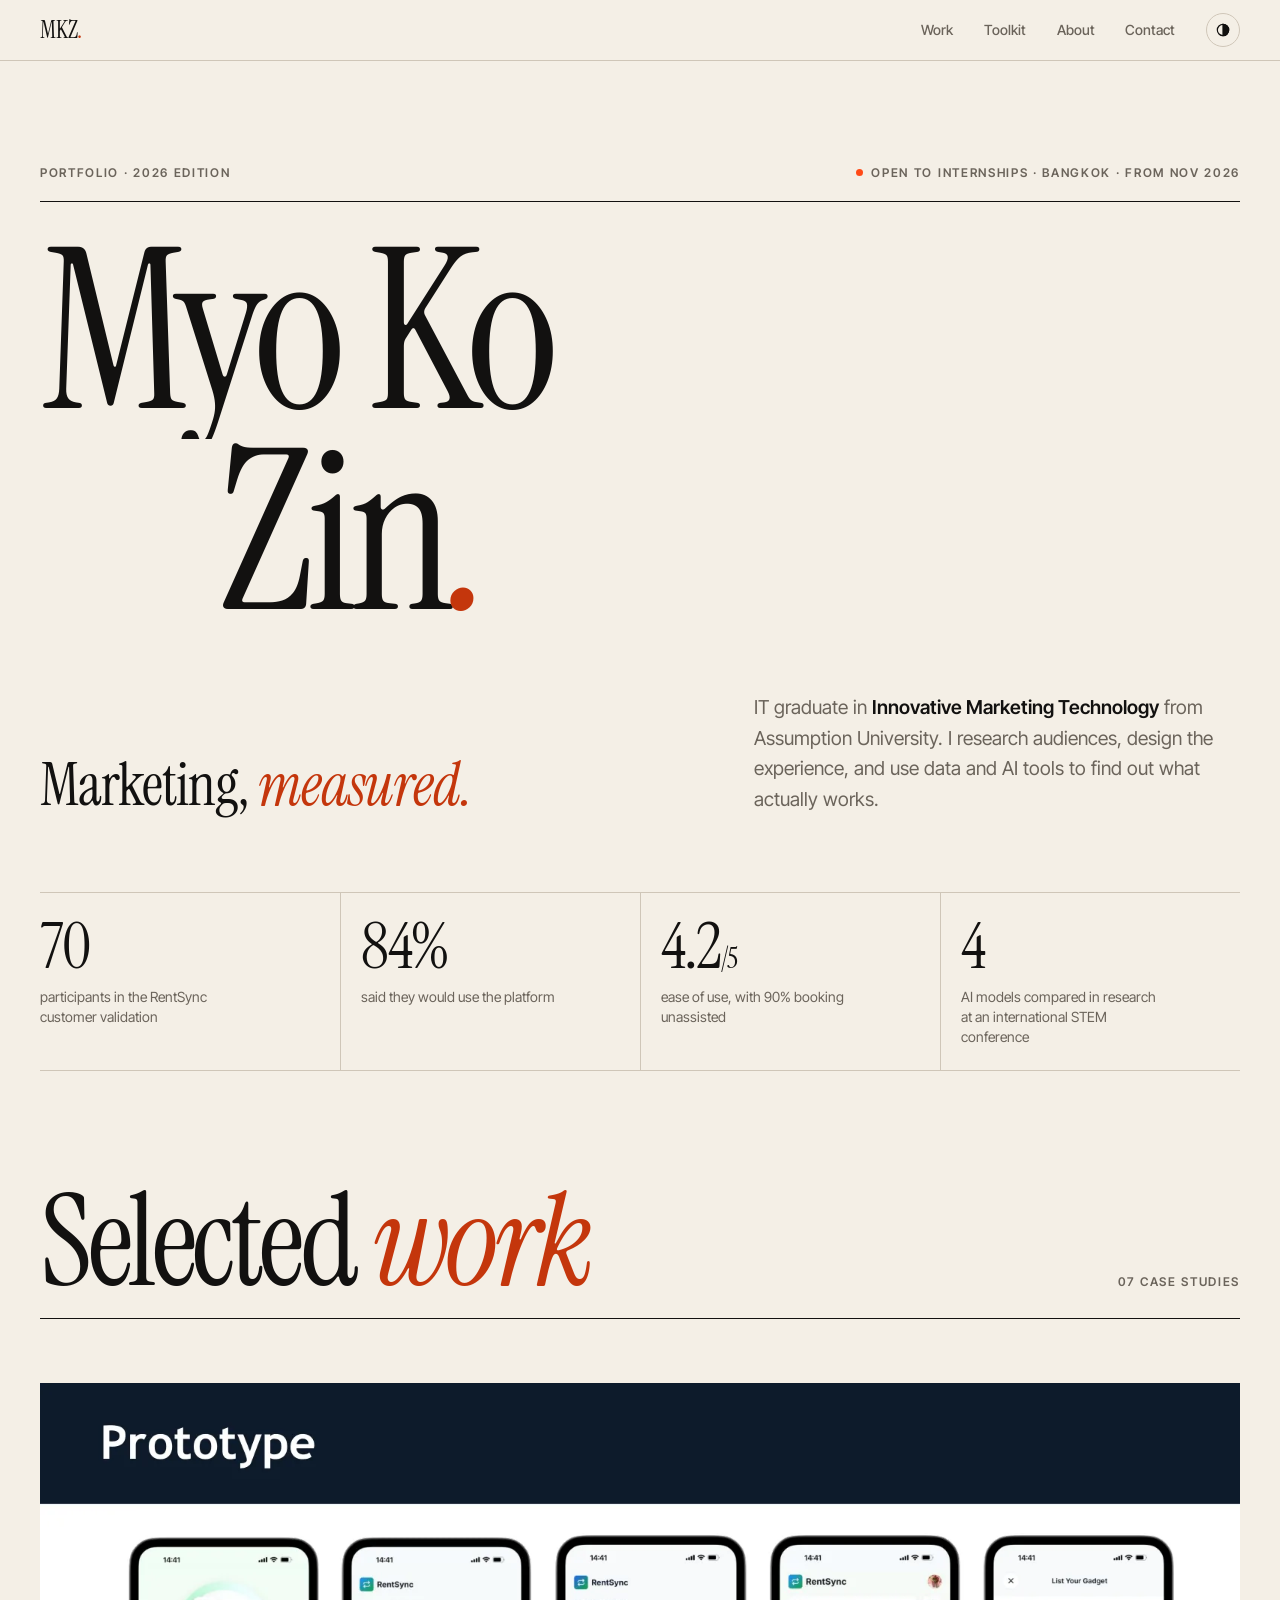
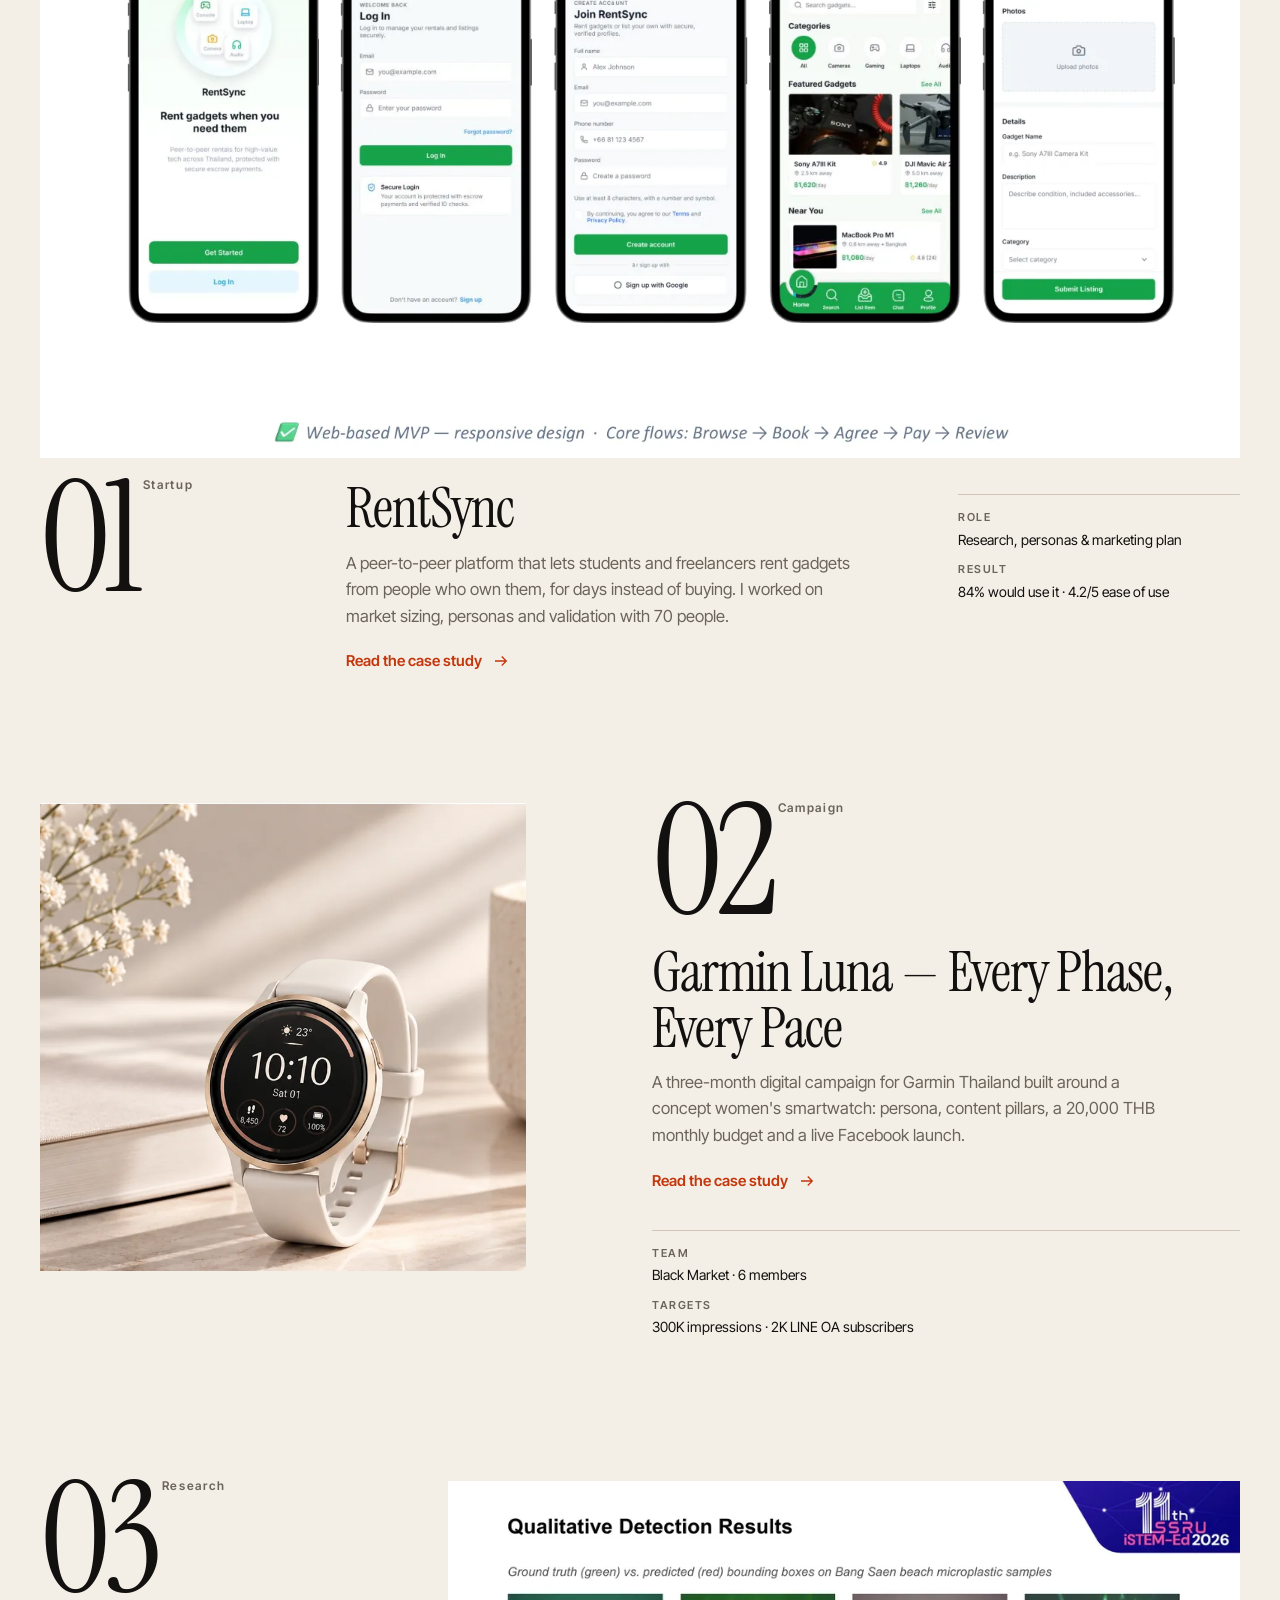
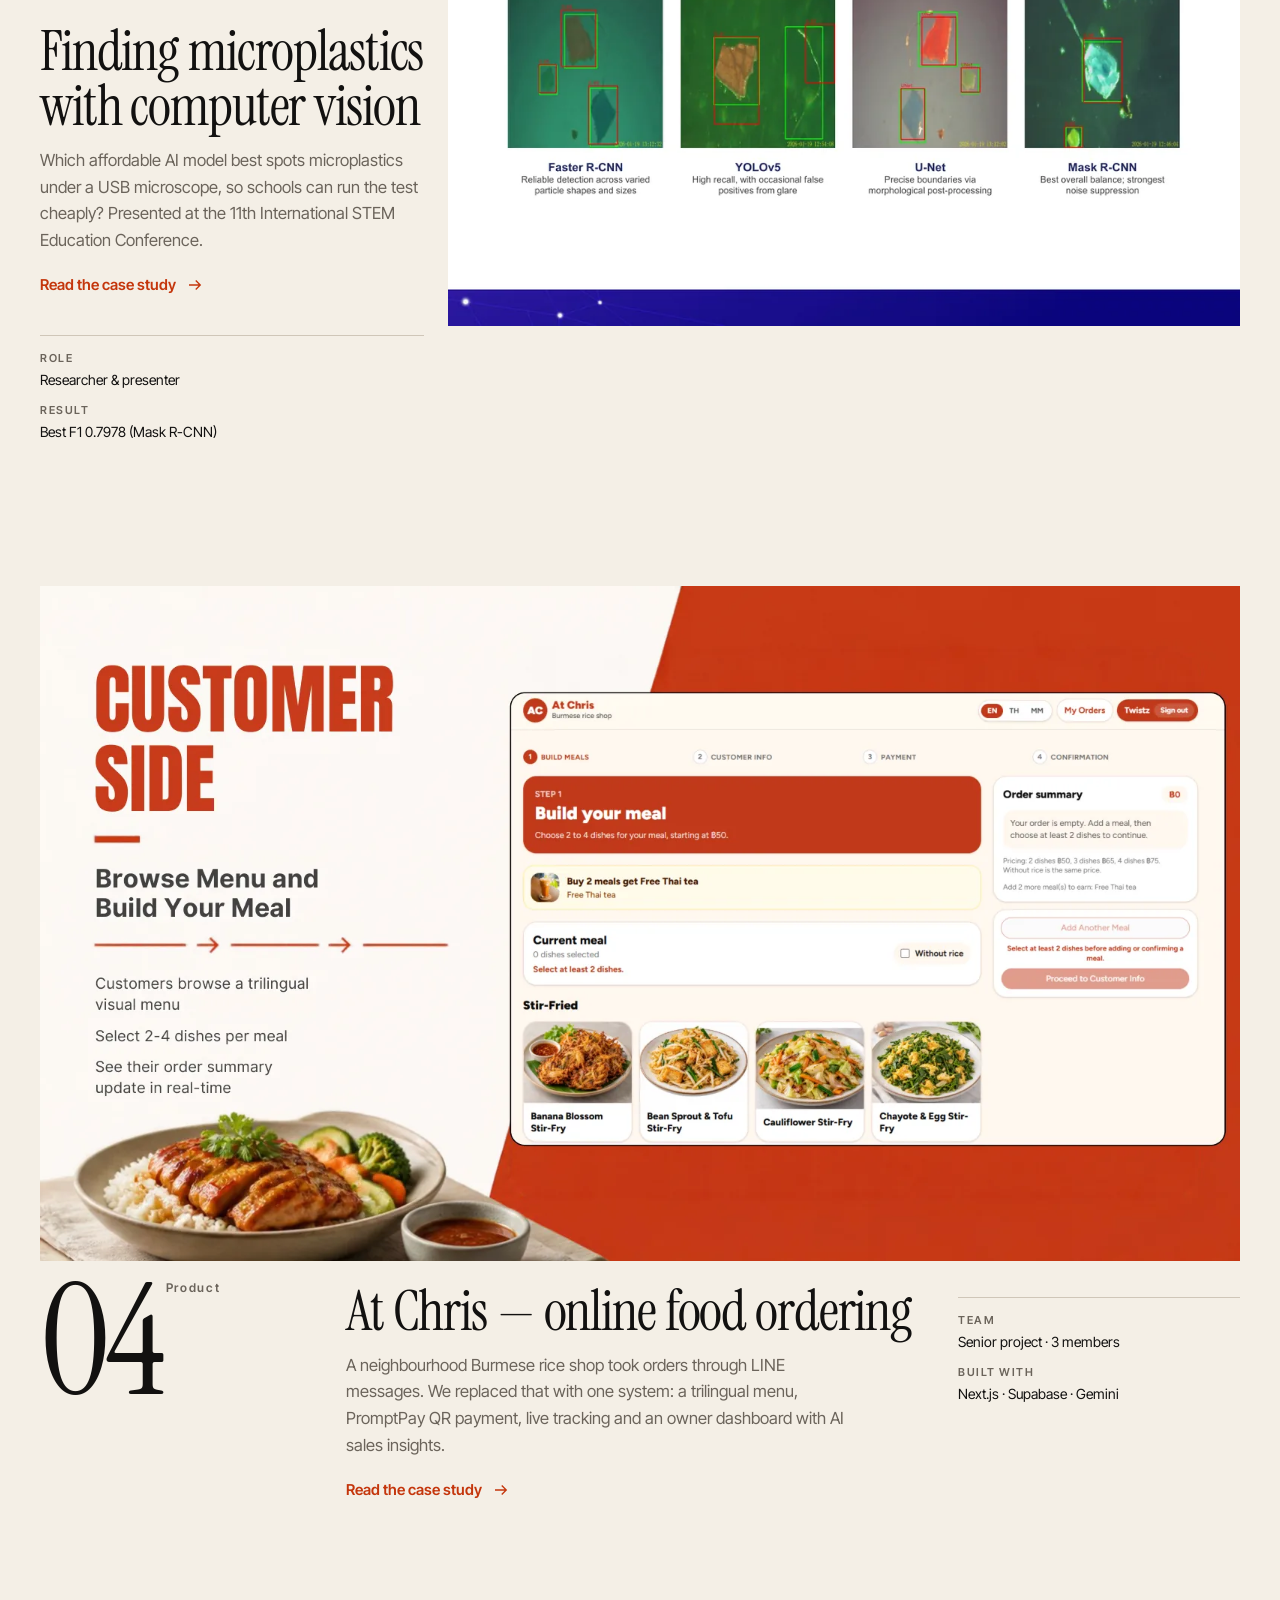
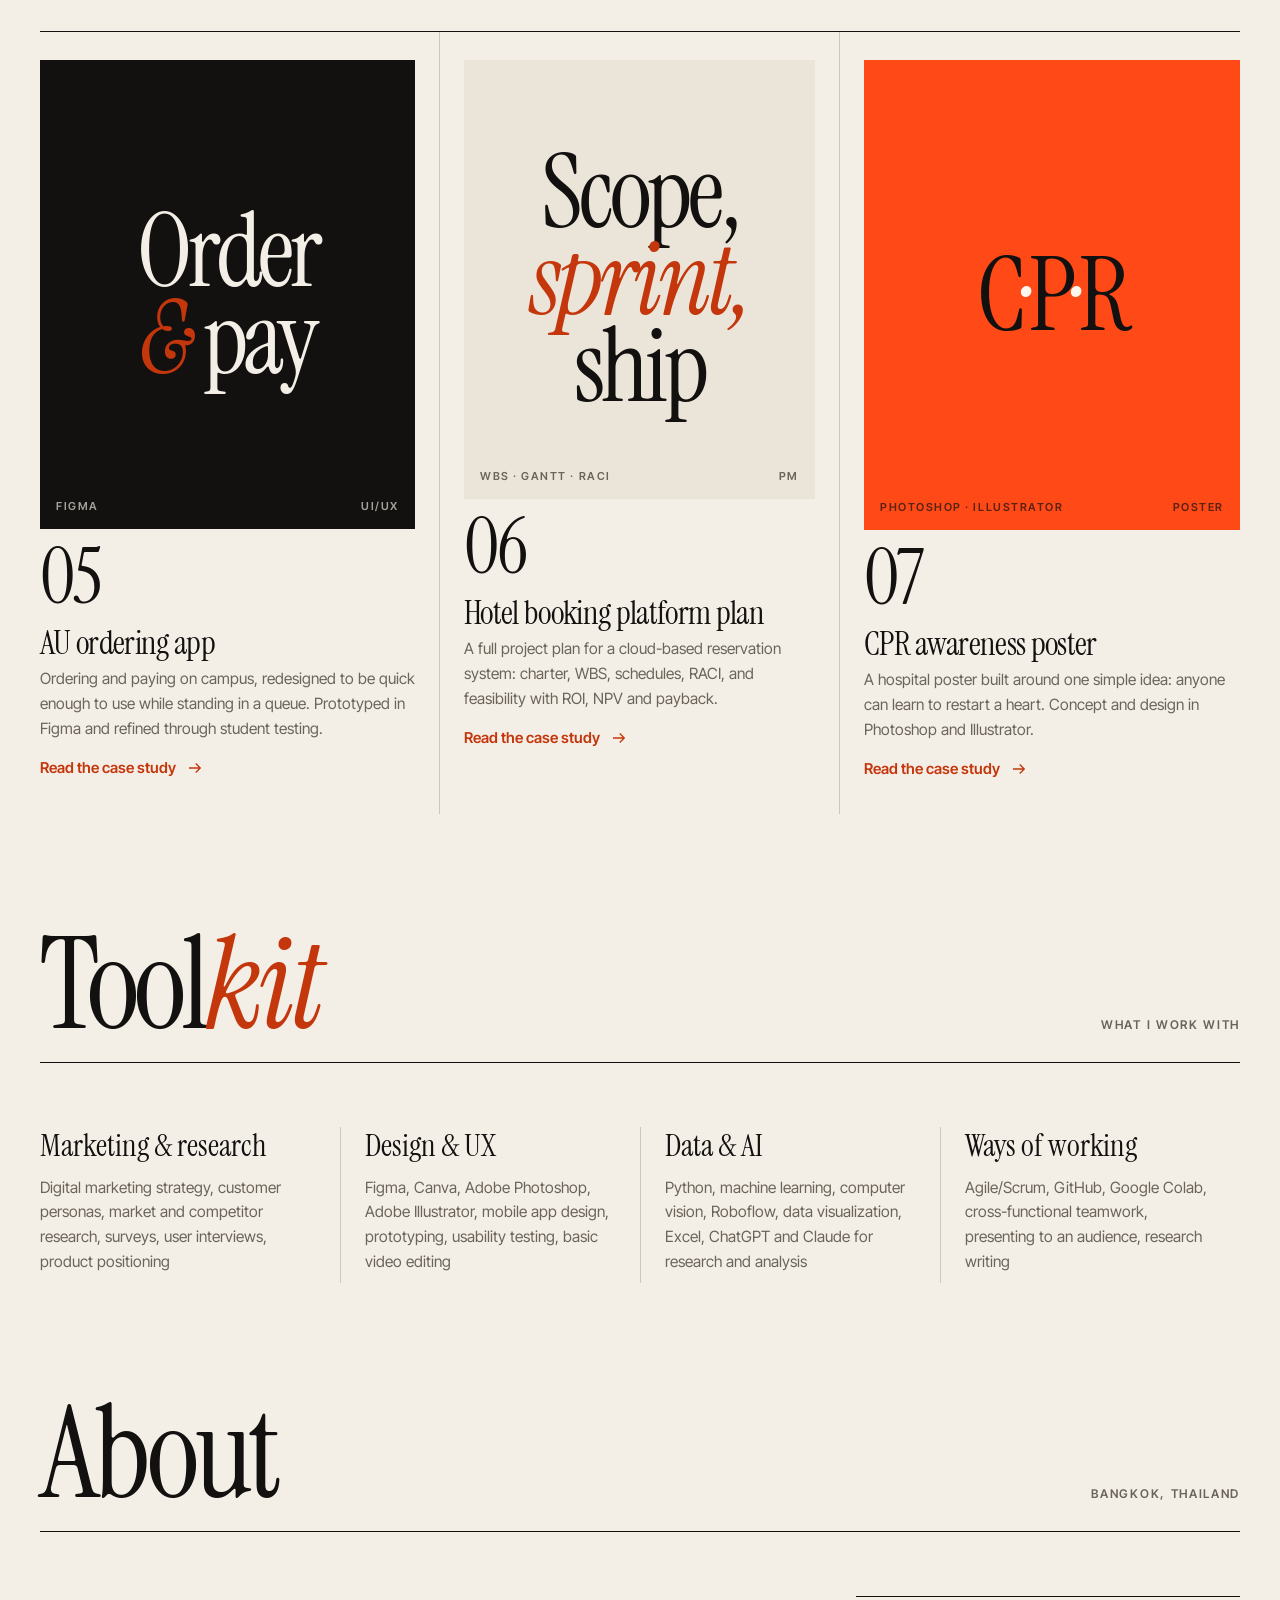
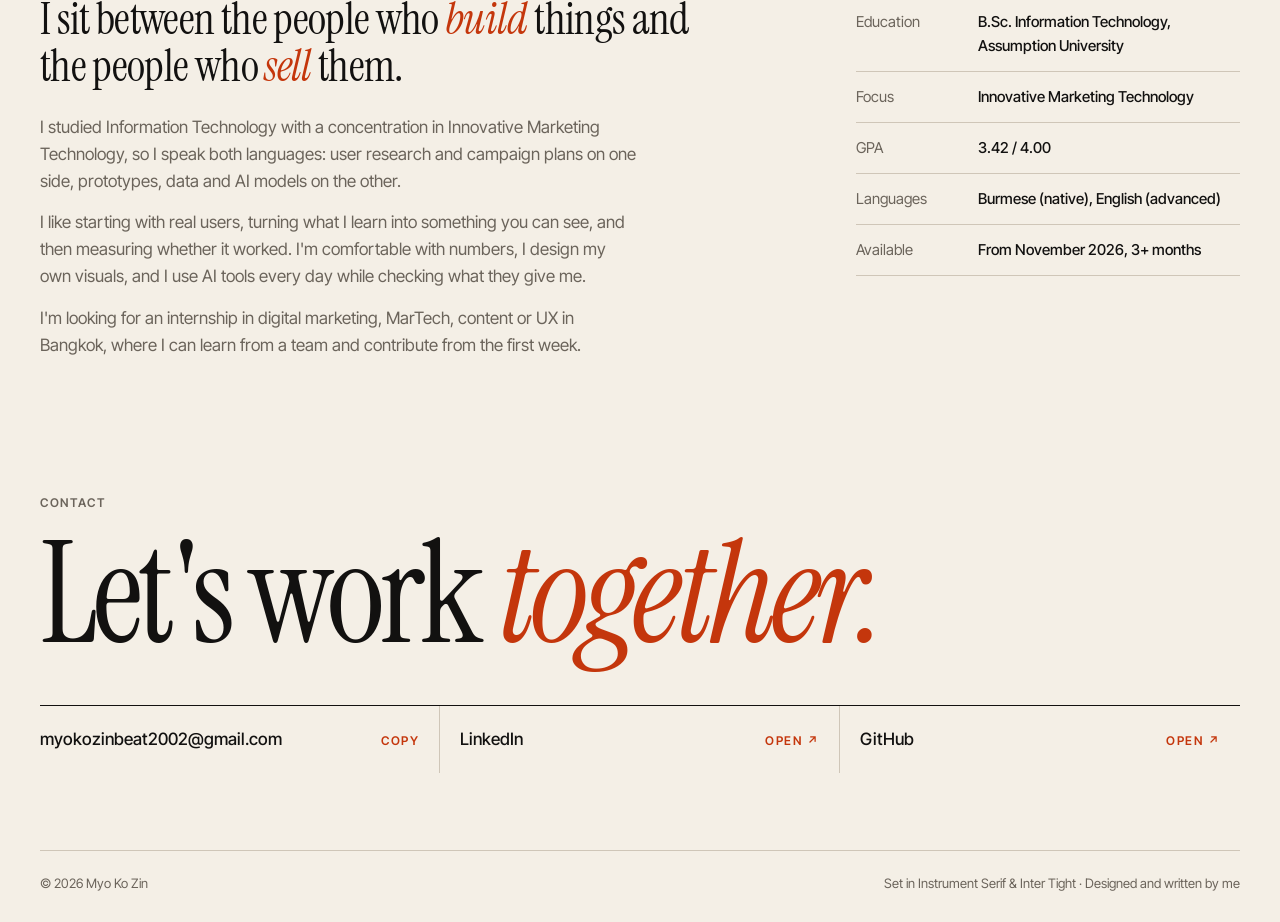
==== index.html @ 10226323 "Initial commit: editorial portfolio homepage Static site with homepage, shared styles and scripts, p" ====
<!doctype html>
<html lang="en">
<head>
<meta charset="utf-8">
<meta name="viewport" content="width=device-width, initial-scale=1, viewport-fit=cover">
<title>Myo Ko Zin — Marketing, measured.</title>
<meta name="description" content="Myo Ko Zin — IT graduate in Innovative Marketing Technology. Digital marketing, UX and data-driven research.">
<meta name="theme-color" content="#f4efe6" media="(prefers-color-scheme: light)">
<meta name="theme-color" content="#121110" media="(prefers-color-scheme: dark)">
<meta property="og:title" content="Myo Ko Zin — Marketing, measured.">
<meta property="og:description" content="Digital marketing, UX and data-driven research. Selected work and case studies.">
<meta property="og:image" content="images/web/rentsync-06-prototype-1600.webp">
<link rel="icon" href="data:image/svg+xml,%3Csvg xmlns='http://www.w3.org/2000/svg' viewBox='0 0 64 64'%3E%3Crect width='64' height='64' fill='%23121110'/%3E%3Ctext x='50%25' y='54%25' dominant-baseline='middle' text-anchor='middle' font-family='Georgia,serif' font-size='40' fill='%23f4efe6'%3EM%3C/text%3E%3Ccircle cx='50' cy='48' r='5' fill='%23ff4a17'/%3E%3C/svg%3E">
<script>
  document.documentElement.classList.add('js');
  try { var t = localStorage.getItem('theme'); if (t) document.documentElement.dataset.theme = t; } catch (e) {}
</script>
<link rel="preconnect" href="https://fonts.googleapis.com">
<link rel="preconnect" href="https://fonts.gstatic.com" crossorigin>
<link rel="stylesheet" href="https://fonts.googleapis.com/css2?family=Instrument+Serif:ital@0;1&family=Inter+Tight:wght@400;500;600&display=swap">
<link rel="stylesheet" href="assets/css/site.css">
</head>
<body>
<a class="skip" href="#main">Skip to content</a>

<header class="masthead">
  <div class="wrap">
    <a class="mark" href="#top" aria-label="Myo Ko Zin, back to top">MKZ<span>.</span></a>
    <div class="right">
      <nav aria-label="Main">
        <ul>
          <li><a href="#work">Work</a></li>
          <li class="opt"><a href="#toolkit">Toolkit</a></li>
          <li class="opt"><a href="#about">About</a></li>
          <li><a href="#contact">Contact</a></li>
        </ul>
      </nav>
      <button class="theme-toggle" type="button" aria-label="Switch colour theme">
        <svg viewBox="0 0 24 24" fill="none" stroke="currentColor" stroke-width="1.8" aria-hidden="true"><circle cx="12" cy="12" r="8.5"/><path d="M12 3.5v17a8.5 8.5 0 0 0 0-17z" fill="currentColor"/></svg>
      </button>
    </div>
  </div>
</header>

<main id="main">
  <section class="hero wrap" id="top" aria-labelledby="name">
    <div class="issue">
      <span class="kicker">Portfolio · 2026 edition</span>
      <span class="kicker status">Open to internships · Bangkok · from Nov 2026</span>
    </div>
    <h1 id="name"><span class="line"><span>Myo Ko</span></span><span class="line"><span>Zin<em>.</em></span></span></h1>
    <div class="sub">
      <p class="tagline">Marketing, <em>measured.</em></p>
      <p class="intro">IT graduate in <strong>Innovative Marketing Technology</strong> from Assumption University. I research audiences, design the experience, and use data and AI tools to find out what actually works.</p>
    </div>
  </section>

  <div class="wrap">
    <div class="figures" role="list" aria-label="Highlights from my projects">
      <div role="listitem"><b>70</b><span>participants in the RentSync customer validation</span></div>
      <div role="listitem"><b>84%</b><span>said they would use the platform</span></div>
      <div role="listitem"><b>4.2<small style="font-size:.45em">/5</small></b><span>ease of use, with 90% booking unassisted</span></div>
      <div role="listitem"><b>4</b><span>AI models compared in research at an international STEM conference</span></div>
    </div>
  </div>

  <section class="section wrap" id="work" aria-labelledby="work-h">
    <div class="section-head reveal">
      <h2 id="work-h">Selected <em>work</em></h2>
      <span class="kicker">07 case studies</span>
    </div>

    <div class="projects">

      <a class="project a reveal" href="work/rentsync.html">
        <div class="media">
          <img src="images/web/rentsync-06-prototype-1600.webp" srcset="images/web/rentsync-06-prototype-960.webp 960w, images/web/rentsync-06-prototype-1600.webp 1600w" sizes="(min-width: 1360px) 1280px, 94vw" width="1600" height="900" alt="RentSync prototype: mobile booking screens beside a QR code to try the app" fetchpriority="high">
        </div>
        <div class="num" aria-hidden="true">01<sup>Startup</sup></div>
        <div class="body">
          <h3><span class="u">RentSync</span></h3>
          <p class="dek">A peer-to-peer platform that lets students and freelancers rent gadgets from people who own them, for days instead of buying. I worked on market sizing, personas and validation with 70 people.</p>
          <span class="cta">Read the case study <svg viewBox="0 0 24 24" fill="none" stroke="currentColor" stroke-width="1.8" aria-hidden="true"><path d="M4 12h15M13 6l6 6-6 6"/></svg></span>
        </div>
        <dl class="meta">
          <div><dt>Role</dt><dd>Research, personas &amp; marketing plan</dd></div>
          <div><dt>Result</dt><dd>84% would use it · 4.2/5 ease of use</dd></div>
        </dl>
      </a>

      <a class="project b reveal" href="work/garmin-luna.html">
        <div class="media">
          <img src="images/web/blackmarket-cover-photo-1600.webp" width="788" height="760" loading="lazy" alt="A rose-gold Garmin smartwatch on a stone ledge in soft morning light">
        </div>
        <div class="num" aria-hidden="true">02<sup>Campaign</sup></div>
        <div class="body">
          <h3><span class="u">Garmin Luna — Every Phase, Every Pace</span></h3>
          <p class="dek">A three-month digital campaign for Garmin Thailand built around a concept women's smartwatch: persona, content pillars, a 20,000 THB monthly budget and a live Facebook launch.</p>
          <span class="cta">Read the case study <svg viewBox="0 0 24 24" fill="none" stroke="currentColor" stroke-width="1.8" aria-hidden="true"><path d="M4 12h15M13 6l6 6-6 6"/></svg></span>
        </div>
        <dl class="meta">
          <div><dt>Team</dt><dd>Black Market · 6 members</dd></div>
          <div><dt>Targets</dt><dd>300K impressions · 2K LINE OA subscribers</dd></div>
        </dl>
      </a>

      <a class="project c reveal" href="work/microplastics.html">
        <div class="num" aria-hidden="true">03<sup>Research</sup></div>
        <div class="body">
          <h3><span class="u">Finding microplastics with computer vision</span></h3>
          <p class="dek">Which affordable AI model best spots microplastics under a USB microscope, so schools can run the test cheaply? Presented at the 11th International STEM Education Conference.</p>
          <span class="cta">Read the case study <svg viewBox="0 0 24 24" fill="none" stroke="currentColor" stroke-width="1.8" aria-hidden="true"><path d="M4 12h15M13 6l6 6-6 6"/></svg></span>
        </div>
        <dl class="meta">
          <div><dt>Role</dt><dd>Researcher &amp; presenter</dd></div>
          <div><dt>Result</dt><dd>Best F1 0.7978 (Mask R-CNN)</dd></div>
        </dl>
        <div class="media">
          <img src="images/web/research-04-detection-results-1600.webp" srcset="images/web/research-04-detection-results-960.webp 960w, images/web/research-04-detection-results-1600.webp 1600w" sizes="(min-width: 900px) 62vw, 94vw" width="1600" height="900" loading="lazy" alt="Detection results: four models drawing boxes around microplastic particles in microscope images">
        </div>
      </a>

      <a class="project a reveal" href="work/at-chris.html">
        <div class="media">
          <img src="images/web/atchris-04-customer-menu-1600.webp" srcset="images/web/atchris-04-customer-menu-960.webp 960w, images/web/atchris-04-customer-menu-1600.webp 1600w" sizes="(min-width: 1360px) 1280px, 94vw" width="1600" height="900" loading="lazy" alt="At Chris customer screen: build a meal from a visual menu of stir-fried dishes">
        </div>
        <div class="num" aria-hidden="true">04<sup>Product</sup></div>
        <div class="body">
          <h3><span class="u">At Chris — online food ordering</span></h3>
          <p class="dek">A neighbourhood Burmese rice shop took orders through LINE messages. We replaced that with one system: a trilingual menu, PromptPay QR payment, live tracking and an owner dashboard with AI sales insights.</p>
          <span class="cta">Read the case study <svg viewBox="0 0 24 24" fill="none" stroke="currentColor" stroke-width="1.8" aria-hidden="true"><path d="M4 12h15M13 6l6 6-6 6"/></svg></span>
        </div>
        <dl class="meta">
          <div><dt>Team</dt><dd>Senior project · 3 members</dd></div>
          <div><dt>Built with</dt><dd>Next.js · Supabase · Gemini</dd></div>
        </dl>
      </a>

      <div class="more reveal">
        <a class="project" href="work/au-ordering-app.html">
          <div class="cover ink" aria-hidden="true"><span class="word">Order<br><em>&amp;</em> pay</span><span class="corner"><span>Figma</span><span>UI/UX</span></span></div>
          <div class="num-sm" aria-hidden="true">05</div>
          <div>
            <h3><span class="u">AU ordering app</span></h3>
            <p class="dek">Ordering and paying on campus, redesigned to be quick enough to use while standing in a queue. Prototyped in Figma and refined through student testing.</p>
            <span class="cta">Read the case study <svg viewBox="0 0 24 24" fill="none" stroke="currentColor" stroke-width="1.8" aria-hidden="true"><path d="M4 12h15M13 6l6 6-6 6"/></svg></span>
          </div>
        </a>
        <a class="project" href="work/hotel-booking-plan.html">
          <div class="cover" aria-hidden="true"><span class="word">Scope,<br><em>sprint,</em><br>ship</span><span class="corner"><span>WBS · Gantt · RACI</span><span>PM</span></span></div>
          <div class="num-sm" aria-hidden="true">06</div>
          <div>
            <h3><span class="u">Hotel booking platform plan</span></h3>
            <p class="dek">A full project plan for a cloud-based reservation system: charter, WBS, schedules, RACI, and feasibility with ROI, NPV and payback.</p>
            <span class="cta">Read the case study <svg viewBox="0 0 24 24" fill="none" stroke="currentColor" stroke-width="1.8" aria-hidden="true"><path d="M4 12h15M13 6l6 6-6 6"/></svg></span>
          </div>
        </a>
        <a class="project" href="work/cpr-poster.html">
          <div class="cover accent" aria-hidden="true"><span class="word">C<em>·</em>P<em>·</em>R</span><span class="corner"><span>Photoshop · Illustrator</span><span>Poster</span></span></div>
          <div class="num-sm" aria-hidden="true">07</div>
          <div>
            <h3><span class="u">CPR awareness poster</span></h3>
            <p class="dek">A hospital poster built around one simple idea: anyone can learn to restart a heart. Concept and design in Photoshop and Illustrator.</p>
            <span class="cta">Read the case study <svg viewBox="0 0 24 24" fill="none" stroke="currentColor" stroke-width="1.8" aria-hidden="true"><path d="M4 12h15M13 6l6 6-6 6"/></svg></span>
          </div>
        </a>
      </div>

    </div>
  </section>

  <section class="section wrap" id="toolkit" aria-labelledby="toolkit-h">
    <div class="section-head reveal">
      <h2 id="toolkit-h">Tool<em>kit</em></h2>
      <span class="kicker">What I work with</span>
    </div>
    <div class="toolkit reveal">
      <div><h3>Marketing &amp; research</h3><p>Digital marketing strategy, customer personas, market and competitor research, surveys, user interviews, product positioning</p></div>
      <div><h3>Design &amp; UX</h3><p>Figma, Canva, Adobe Photoshop, Adobe Illustrator, mobile app design, prototyping, usability testing, basic video editing</p></div>
      <div><h3>Data &amp; AI</h3><p>Python, machine learning, computer vision, Roboflow, data visualization, Excel, ChatGPT and Claude for research and analysis</p></div>
      <div><h3>Ways of working</h3><p>Agile/Scrum, GitHub, Google Colab, cross-functional teamwork, presenting to an audience, research writing</p></div>
    </div>
  </section>

  <section class="section wrap" id="about" aria-labelledby="about-h">
    <div class="section-head reveal">
      <h2 id="about-h">About</h2>
      <span class="kicker">Bangkok, Thailand</span>
    </div>
    <div class="about reveal">
      <p class="lead">I sit between the people who <em>build</em> things and the people who <em>sell</em> them.</p>
      <div class="copy">
        <p>I studied Information Technology with a concentration in Innovative Marketing Technology, so I speak both languages: user research and campaign plans on one side, prototypes, data and AI models on the other.</p>
        <p>I like starting with real users, turning what I learn into something you can see, and then measuring whether it worked. I'm comfortable with numbers, I design my own visuals, and I use AI tools every day while checking what they give me.</p>
        <p>I'm looking for an internship in digital marketing, MarTech, content or UX in Bangkok, where I can learn from a team and contribute from the first week.</p>
      </div>
      <dl class="facts">
        <div><dt>Education</dt><dd>B.Sc. Information Technology, Assumption University</dd></div>
        <div><dt>Focus</dt><dd>Innovative Marketing Technology</dd></div>
        <div><dt>GPA</dt><dd>3.42 / 4.00</dd></div>
        <div><dt>Languages</dt><dd>Burmese (native), English (advanced)</dd></div>
        <div><dt>Available</dt><dd>From November 2026, 3+ months</dd></div>
      </dl>
    </div>
  </section>

  <section class="contact wrap" id="contact" aria-labelledby="contact-h">
    <span class="kicker">Contact</span>
    <a class="big reveal" id="contact-h" href="mailto:myokozinbeat2002@gmail.com">Let's work <em>together.</em></a>
    <div class="rows reveal">
      <button type="button" data-copy="myokozinbeat2002@gmail.com"><span class="v">myokozinbeat2002@gmail.com</span><small>Copy</small></button>
      <a href="https://www.linkedin.com/in/myokozin11" target="_blank" rel="noopener"><span class="v">LinkedIn</span><small>Open ↗</small></a>
      <a href="https://github.com/Twistzpzoz" target="_blank" rel="noopener"><span class="v">GitHub</span><small>Open ↗</small></a>
    </div>
  </section>
</main>

<div class="wrap">
  <footer class="colophon">
    <span>© <span id="year">2026</span> Myo Ko Zin</span>
    <span>Set in Instrument Serif &amp; Inter Tight · Designed and written by me</span>
  </footer>
</div>

<script src="assets/js/site.js" defer></script>
</body>
</html>
---- assets/css/site.css ----
/* Myo Ko Zin — editorial portfolio. Shared by the homepage and case study pages. */

:root {
  --paper: #f4efe6;
  --paper-2: #ebe4d8;
  --ink: #121110;
  --muted: #6b645b;
  --rule: #cfc6b8;
  --accent: #c4360c;        /* text-safe accent (4.7:1 on paper) */
  --accent-fill: #ff4a17;   /* decorative fills only */
  --on-accent: #121110;

  --display: "Instrument Serif", "Times New Roman", Georgia, serif;
  --sans: "Inter Tight", ui-sans-serif, system-ui, -apple-system, "Segoe UI", sans-serif;

  --gutter: max(16px, env(safe-area-inset-left, 0px));
  --gutter-r: max(16px, env(safe-area-inset-right, 0px));
  --max: 1360px;
  --ease: cubic-bezier(.2, .7, .1, 1);
  color-scheme: light;
}

@media (prefers-color-scheme: dark) {
  :root:not([data-theme="light"]) {
    --paper: #121110; --paper-2: #1c1a18; --ink: #f2ece2; --muted: #a39b90;
    --rule: #34302b; --accent: #ff5a2a; --accent-fill: #ff5a2a; --on-accent: #121110;
    color-scheme: dark;
  }
}
:root[data-theme="dark"] {
  --paper: #121110; --paper-2: #1c1a18; --ink: #f2ece2; --muted: #a39b90;
  --rule: #34302b; --accent: #ff5a2a; --accent-fill: #ff5a2a; --on-accent: #121110;
  color-scheme: dark;
}

*, *::before, *::after { box-sizing: border-box; }
html { -webkit-text-size-adjust: 100%; scroll-behavior: smooth; scroll-padding-top: 76px; }
body {
  margin: 0; background: var(--paper); color: var(--ink);
  font-family: var(--sans); font-size: 17px; line-height: 1.6;
  -webkit-font-smoothing: antialiased; text-rendering: optimizeLegibility;
}
img { max-width: 100%; height: auto; display: block; }
a { color: inherit; }
::selection { background: var(--accent-fill); color: var(--on-accent); }
:focus-visible { outline: 2px solid var(--accent); outline-offset: 3px; }

.skip { position: absolute; left: 12px; top: -60px; z-index: 50; background: var(--ink); color: var(--paper); padding: 10px 14px; text-decoration: none; }
.skip:focus { top: 12px; }

.wrap { max-width: var(--max); margin: 0 auto; padding-left: var(--gutter); padding-right: var(--gutter-r); }
@media (min-width: 900px) { .wrap { padding-left: max(40px, env(safe-area-inset-left, 0px)); padding-right: max(40px, env(safe-area-inset-right, 0px)); } }

.kicker { font-size: 12px; font-weight: 600; letter-spacing: .14em; text-transform: uppercase; color: var(--muted); }
.rule { border: 0; border-top: 1px solid var(--rule); margin: 0; }

/* ---------- masthead ---------- */
.masthead { position: sticky; top: 0; z-index: 20; background: color-mix(in srgb, var(--paper) 90%, transparent); backdrop-filter: blur(10px); -webkit-backdrop-filter: blur(10px); border-bottom: 1px solid var(--rule); padding-top: env(safe-area-inset-top, 0px); }
.masthead .wrap { display: flex; align-items: center; justify-content: space-between; gap: 16px; height: 60px; }
.masthead .mark { font-family: var(--display); font-size: 24px; text-decoration: none; letter-spacing: -.01em; }
.masthead .mark span { color: var(--accent); }
.masthead nav ul { display: flex; gap: clamp(14px, 2.4vw, 32px); list-style: none; margin: 0; padding: 0; }
.masthead nav a { text-decoration: none; font-size: 14px; font-weight: 500; color: var(--muted); }
.masthead nav a:hover { color: var(--ink); }
.masthead .right { display: flex; align-items: center; gap: clamp(14px, 2.4vw, 32px); }
.theme-toggle { appearance: none; border: 1px solid var(--rule); background: transparent; color: var(--ink); width: 34px; height: 34px; border-radius: 50%; display: grid; place-items: center; cursor: pointer; }
.theme-toggle:hover { border-color: var(--ink); }
.theme-toggle svg { width: 16px; height: 16px; }
@media (max-width: 560px) { .masthead nav li.opt { display: none; } }

/* ---------- hero ---------- */
.hero { padding-top: clamp(40px, 8vw, 110px); padding-bottom: clamp(36px, 6vw, 80px); }
.hero .issue { display: flex; justify-content: space-between; gap: 16px; flex-wrap: wrap; padding-bottom: 18px; border-bottom: 1px solid var(--ink); }
.hero h1 {
  font-family: var(--display); font-weight: 400; margin: clamp(18px, 3vw, 36px) 0 0;
  font-size: clamp(76px, 17.5vw, 268px); line-height: .84; letter-spacing: -.035em;
}
.hero h1 .line { display: block; overflow: hidden; padding-bottom: .06em; }
.hero h1 .line > span { display: inline-block; }
.hero h1 .line:nth-child(2) { padding-left: clamp(0px, 14vw, 220px); }
.hero h1 em { font-style: italic; color: var(--accent); }
.hero .sub { display: grid; grid-template-columns: repeat(12, minmax(0, 1fr)); gap: 24px; margin-top: clamp(28px, 4vw, 56px); align-items: end; }
.hero .tagline { grid-column: 1 / span 6; font-family: var(--display); font-size: clamp(34px, 4.6vw, 64px); line-height: 1; margin: 0; letter-spacing: -.02em; }
.hero .tagline em { color: var(--accent); }
.hero .intro { grid-column: 8 / span 5; margin: 0; font-size: clamp(17px, 1.5vw, 20px); color: var(--muted); max-width: 46ch; }
.hero .intro strong { color: var(--ink); font-weight: 600; }
.status { display: inline-flex; align-items: center; gap: 8px; }
.status::before { content: ""; width: 7px; height: 7px; border-radius: 50%; background: var(--accent-fill); animation: pulse 2.4s ease-in-out infinite; }
@keyframes pulse { 50% { opacity: .35; } }
@media (max-width: 820px) {
  .hero .tagline, .hero .intro { grid-column: 1 / -1; }
}
@media (max-width: 560px) {
  .hero h1 { font-size: 27vw; }
  .hero h1 .line:nth-child(2) { padding-left: 18vw; }
}

/* numbers strip */
.figures { display: grid; grid-template-columns: repeat(4, minmax(0, 1fr)); border-top: 1px solid var(--rule); border-bottom: 1px solid var(--rule); }
.figures div { padding: 22px 20px 22px 0; }
.figures div + div { border-left: 1px solid var(--rule); padding-left: 20px; }
.figures b { display: block; font-family: var(--display); font-weight: 400; font-size: clamp(40px, 5vw, 68px); line-height: 1; letter-spacing: -.02em; font-variant-numeric: lining-nums; }
.figures span { display: block; margin-top: 8px; font-size: 14px; color: var(--muted); max-width: 26ch; line-height: 1.45; }
@media (max-width: 820px) {
  .figures { grid-template-columns: 1fr 1fr; }
  .figures div:nth-child(3) { border-left: 0; padding-left: 0; }
  .figures div:nth-child(n+3) { border-top: 1px solid var(--rule); }
}

/* ---------- section heads ---------- */
.section { padding-top: clamp(64px, 9vw, 140px); }
.section-head { display: grid; grid-template-columns: repeat(12, minmax(0, 1fr)); gap: 24px; align-items: end; padding-bottom: 20px; border-bottom: 1px solid var(--ink); margin-bottom: clamp(36px, 5vw, 64px); }
.section-head h2 { grid-column: 1 / span 9; font-family: var(--display); font-weight: 400; margin: 0; font-size: clamp(56px, 10vw, 156px); line-height: .88; letter-spacing: -.035em; }
.section-head h2 em { color: var(--accent); }
.section-head .kicker { grid-column: 10 / span 3; justify-self: end; text-align: right; padding-bottom: .6em; }
@media (max-width: 700px) { .section-head .kicker { grid-column: 1 / -1; justify-self: start; text-align: left; } .section-head h2 { grid-column: 1 / -1; } }

/* ---------- projects ---------- */
.projects { display: grid; gap: clamp(72px, 10vw, 150px); }
.project { display: grid; grid-template-columns: repeat(12, minmax(0, 1fr)); column-gap: 24px; row-gap: 22px; text-decoration: none; color: inherit; }
.project .media { position: relative; overflow: hidden; background: var(--paper-2); }
.project .media img { width: 100%; height: 100%; object-fit: cover; transition: transform 1.1s var(--ease); }
.project:hover .media img, .project:focus-visible .media img { transform: scale(1.045); }
.project .num { font-family: var(--display); font-size: clamp(88px, 12vw, 190px); line-height: .78; letter-spacing: -.04em; color: var(--ink); }
.project .num sup { font-family: var(--sans); font-size: 12px; letter-spacing: .14em; vertical-align: top; margin-left: 6px; color: var(--muted); font-weight: 600; }
.project h3 { font-family: var(--display); font-weight: 400; margin: 0 0 14px; font-size: clamp(36px, 4.4vw, 64px); line-height: .98; letter-spacing: -.02em; }
.project h3 .u {
  background-image: linear-gradient(var(--accent-fill), var(--accent-fill));
  background-size: 0% 3px; background-repeat: no-repeat; background-position: 0 92%;
  transition: background-size .6s var(--ease); padding-bottom: 2px;
}
.project:hover h3 .u, .project:focus-visible h3 .u { background-size: 100% 3px; }
.project .dek { margin: 0 0 18px; color: var(--muted); max-width: 52ch; font-size: clamp(16px, 1.3vw, 18px); }
.project .meta { display: grid; gap: 10px; align-content: start; font-size: 14px; border-top: 1px solid var(--rule); padding-top: 14px; }
.project .meta dt { font-size: 11px; font-weight: 600; letter-spacing: .14em; text-transform: uppercase; color: var(--muted); }
.project .meta dd { margin: 2px 0 0; }
.project .cta { display: inline-flex; align-items: center; gap: 10px; font-weight: 600; font-size: 15px; color: var(--accent); }
.project .cta svg { width: 18px; height: 18px; transition: transform .4s var(--ease); }
.project:hover .cta svg { transform: translateX(6px); }

/* layout A: full-bleed image, text row under */
.project.a .media { grid-column: 1 / -1; aspect-ratio: 16 / 9; }
.project.a .num { grid-column: 1 / span 3; }
.project.a .body { grid-column: 4 / span 6; }
.project.a .meta { grid-column: 10 / span 3; }
/* layout B: tall image left, big number + text right */
.project.b .media { grid-column: 1 / span 5; grid-row: 1 / span 3; aspect-ratio: 788 / 760; }
.project.b .num { grid-column: 7 / span 6; align-self: start; }
.project.b .body { grid-column: 7 / span 6; }
.project.b .meta { grid-column: 7 / span 6; align-self: end; }
/* layout C: text left, wide image right */
.project.c .num { grid-column: 1 / span 4; grid-row: 1; }
.project.c .body { grid-column: 1 / span 4; grid-row: 2; }
.project.c .meta { grid-column: 1 / span 4; grid-row: 3; align-self: end; }
.project.c .media { grid-column: 5 / -1; grid-row: 1 / span 3; aspect-ratio: 16 / 9; align-self: start; }

@media (max-width: 900px) {
  .project.a .num, .project.b .num, .project.c .num { grid-column: 1 / span 4; grid-row: auto; }
  .project.a .body, .project.b .body, .project.c .body { grid-column: 1 / -1; grid-row: auto; }
  .project.a .meta, .project.b .meta, .project.c .meta { grid-column: 1 / -1; grid-row: auto; }
  .project.b .media, .project.c .media { grid-column: 1 / -1; grid-row: auto; aspect-ratio: 16 / 10; }
  .project.b .media img { object-position: 50% 40%; }
  .project .num { order: -1; }
  .project .media { order: 0; }
  .project .body { order: 1; }
  .project .meta { order: 2; }
  .project.b .num, .project.c .num { order: -1; }
}

/* text-only covers for work without images */
.more { display: grid; grid-template-columns: repeat(3, minmax(0, 1fr)); gap: 0; border-top: 1px solid var(--ink); }
.more .project { display: flex; flex-direction: column; gap: 18px; padding: 28px 24px 32px; border-right: 1px solid var(--rule); }
.more .project:first-child { padding-left: 0; }
.more .project:last-child { border-right: 0; padding-right: 0; }
.cover { position: relative; aspect-ratio: 4 / 5; background: var(--paper-2); overflow: hidden; display: grid; place-items: center; }
.cover .word { font-family: var(--display); font-size: clamp(64px, 8vw, 128px); line-height: .85; letter-spacing: -.04em; text-align: center; transition: transform 1.1s var(--ease); }
.cover .word em { color: var(--accent); }
.project:hover .cover .word { transform: scale(1.06); }
.cover .corner { position: absolute; left: 16px; bottom: 14px; right: 16px; display: flex; justify-content: space-between; font-size: 11px; font-weight: 600; letter-spacing: .14em; text-transform: uppercase; color: var(--muted); }
.cover.ink { background: var(--ink); color: var(--paper); }
.cover.ink .corner { color: color-mix(in srgb, var(--paper) 65%, transparent); }
.cover.accent { background: var(--accent-fill); color: #121110; }
.cover.accent .word em { color: #fff8ef; }
.cover.accent .corner { color: rgba(18, 17, 16, .7); }
.more .num-sm { font-family: var(--display); font-size: clamp(56px, 6vw, 88px); line-height: .8; letter-spacing: -.03em; }
.more h3 { font-size: clamp(28px, 2.6vw, 38px); margin: 0 0 8px; }
.more .dek { font-size: 15.5px; margin: 0 0 12px; }
@media (max-width: 900px) {
  .more { grid-template-columns: 1fr; }
  .more .project { padding: 28px 0 36px; border-right: 0; border-bottom: 1px solid var(--rule); }
  .more .project:last-child { border-bottom: 0; }
  .cover { aspect-ratio: 16 / 10; }
}

/* ---------- toolkit ---------- */
.toolkit { display: grid; grid-template-columns: repeat(4, minmax(0, 1fr)); }
.toolkit div { padding: 4px 24px 8px; border-left: 1px solid var(--rule); }
.toolkit div:first-child { border-left: 0; padding-left: 0; }
.toolkit h3 { font-family: var(--display); font-weight: 400; font-size: clamp(26px, 2.4vw, 34px); line-height: 1; margin: 0 0 14px; }
.toolkit p { margin: 0; color: var(--muted); font-size: 15.5px; }
@media (max-width: 900px) {
  .toolkit { grid-template-columns: 1fr 1fr; row-gap: 36px; }
  .toolkit div:nth-child(3) { border-left: 0; padding-left: 0; }
}
@media (max-width: 520px) {
  .toolkit { grid-template-columns: 1fr; }
  .toolkit div { border-left: 0; padding-left: 0; padding-right: 0; border-top: 1px solid var(--rule); padding-top: 20px; }
  .toolkit div:first-child { border-top: 0; padding-top: 4px; }
}

/* ---------- about ---------- */
.about { display: grid; grid-template-columns: repeat(12, minmax(0, 1fr)); gap: 24px; }
.about .lead { grid-column: 1 / span 7; font-family: var(--display); font-size: clamp(30px, 3.4vw, 48px); line-height: 1.08; letter-spacing: -.015em; margin: 0; }
.about .lead em { color: var(--accent); }
.about .copy { grid-column: 1 / span 7; color: var(--muted); }
.about .copy p { max-width: 60ch; margin: 0 0 14px; }
.facts { grid-column: 9 / span 4; grid-row: 1 / span 2; margin: 0; border-top: 1px solid var(--ink); align-self: start; }
.facts div { display: grid; grid-template-columns: 110px 1fr; gap: 12px; padding: 13px 0; border-bottom: 1px solid var(--rule); font-size: 15px; }
.facts dt { color: var(--muted); }
.facts dd { margin: 0; font-weight: 500; }
@media (max-width: 900px) {
  .about .lead, .about .copy, .facts { grid-column: 1 / -1; grid-row: auto; }
}

/* ---------- contact ---------- */
.contact { padding-top: clamp(64px, 9vw, 140px); padding-bottom: clamp(48px, 6vw, 80px); }
.contact .big { display: block; font-family: var(--display); font-size: clamp(56px, 11vw, 176px); line-height: .88; letter-spacing: -.035em; margin: 18px 0 clamp(28px, 4vw, 48px); text-decoration: none; }
.contact .big em { color: var(--accent); }
.contact .rows { display: grid; grid-template-columns: repeat(3, minmax(0, 1fr)); border-top: 1px solid var(--ink); }
.contact .rows a, .contact .rows button {
  appearance: none; background: none; border: 0; border-right: 1px solid var(--rule); color: var(--ink); font: inherit; text-align: left; cursor: pointer;
  display: flex; justify-content: space-between; align-items: baseline; gap: 12px; padding: 20px 20px 20px 0; text-decoration: none; font-size: 17px; font-weight: 500; min-width: 0;
}
.contact .rows > * + * { padding-left: 20px !important; }
.contact .rows > *:last-child { border-right: 0; }
.contact .rows .v { overflow-wrap: anywhere; }
.contact .rows small { font-size: 12px; font-weight: 600; letter-spacing: .12em; text-transform: uppercase; color: var(--accent); white-space: nowrap; }
.contact .rows a:hover .v, .contact .rows button:hover .v { text-decoration: underline; text-decoration-color: var(--accent-fill); text-underline-offset: 5px; text-decoration-thickness: 2px; }
@media (max-width: 820px) {
  .contact .rows { grid-template-columns: 1fr; }
  .contact .rows > * { border-right: 0 !important; border-bottom: 1px solid var(--rule) !important; padding-left: 0 !important; }
}

footer.colophon { border-top: 1px solid var(--rule); padding-top: 22px; padding-bottom: max(28px, env(safe-area-inset-bottom, 0px)); display: flex; justify-content: space-between; gap: 12px; flex-wrap: wrap; font-size: 13px; color: var(--muted); }

/* ---------- motion ---------- */
/* Only hide things when JS is running, so content is always visible without it. */
.js .hero h1 .line > span { transform: translateY(105%); }
.js .hero .issue, .js .hero .sub, .js .figures { opacity: 0; transform: translateY(14px); }
.js.loaded .hero h1 .line > span { transform: none; transition: transform 1.1s var(--ease); }
.js.loaded .hero h1 .line:nth-child(2) > span { transition-delay: .12s; }
.js.loaded .hero .issue { opacity: 1; transform: none; transition: opacity .8s var(--ease), transform .8s var(--ease); }
.js.loaded .hero .sub { opacity: 1; transform: none; transition: opacity .9s var(--ease) .45s, transform .9s var(--ease) .45s; }
.js.loaded .figures { opacity: 1; transform: none; transition: opacity .9s var(--ease) .65s, transform .9s var(--ease) .65s; }

.js .reveal { opacity: 0; transform: translateY(28px); transition: opacity .9s var(--ease), transform .9s var(--ease); }
.js .reveal.in { opacity: 1; transform: none; }

@media (prefers-reduced-motion: reduce) {
  html { scroll-behavior: auto; }
  *, *::before, *::after { transition-duration: .01ms !important; animation: none !important; transition-delay: 0s !important; }
  .js .hero h1 .line > span, .js .hero .issue, .js .hero .sub, .js .figures, .js .reveal { opacity: 1 !important; transform: none !important; }
}
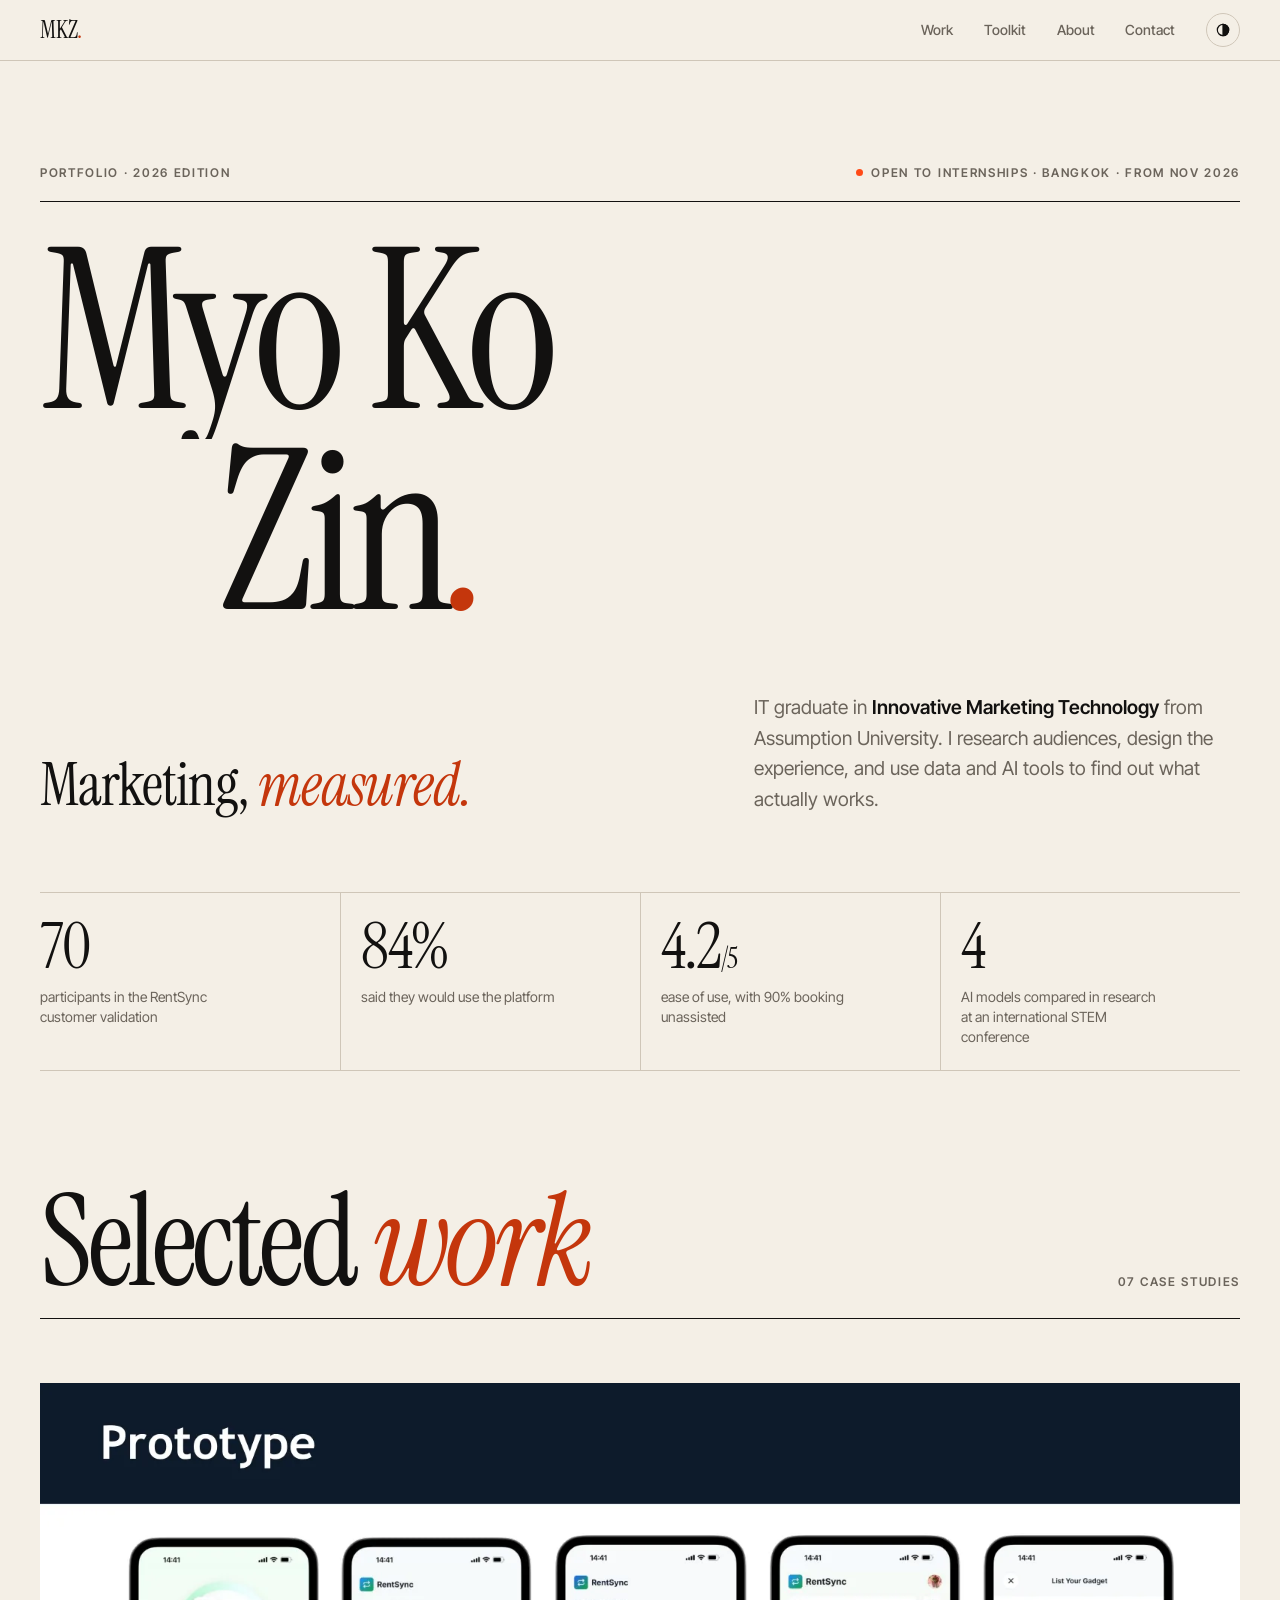
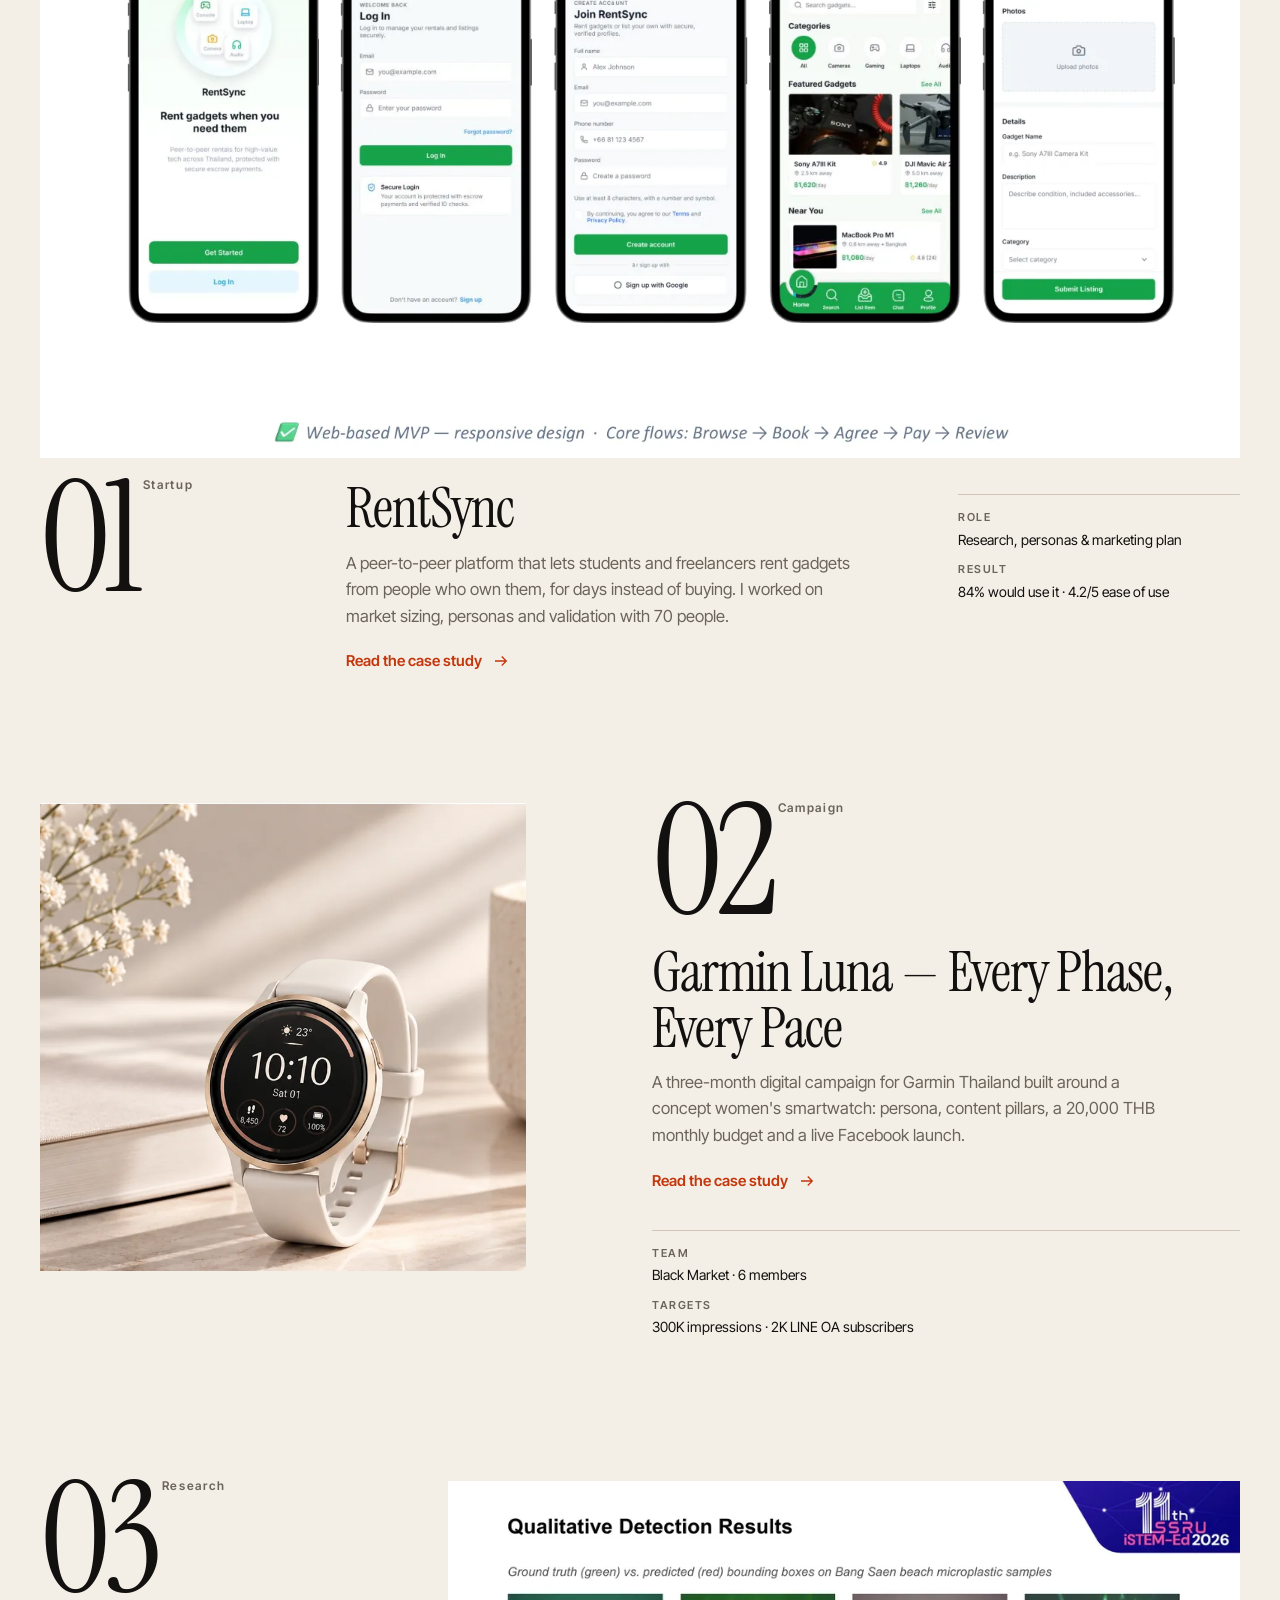
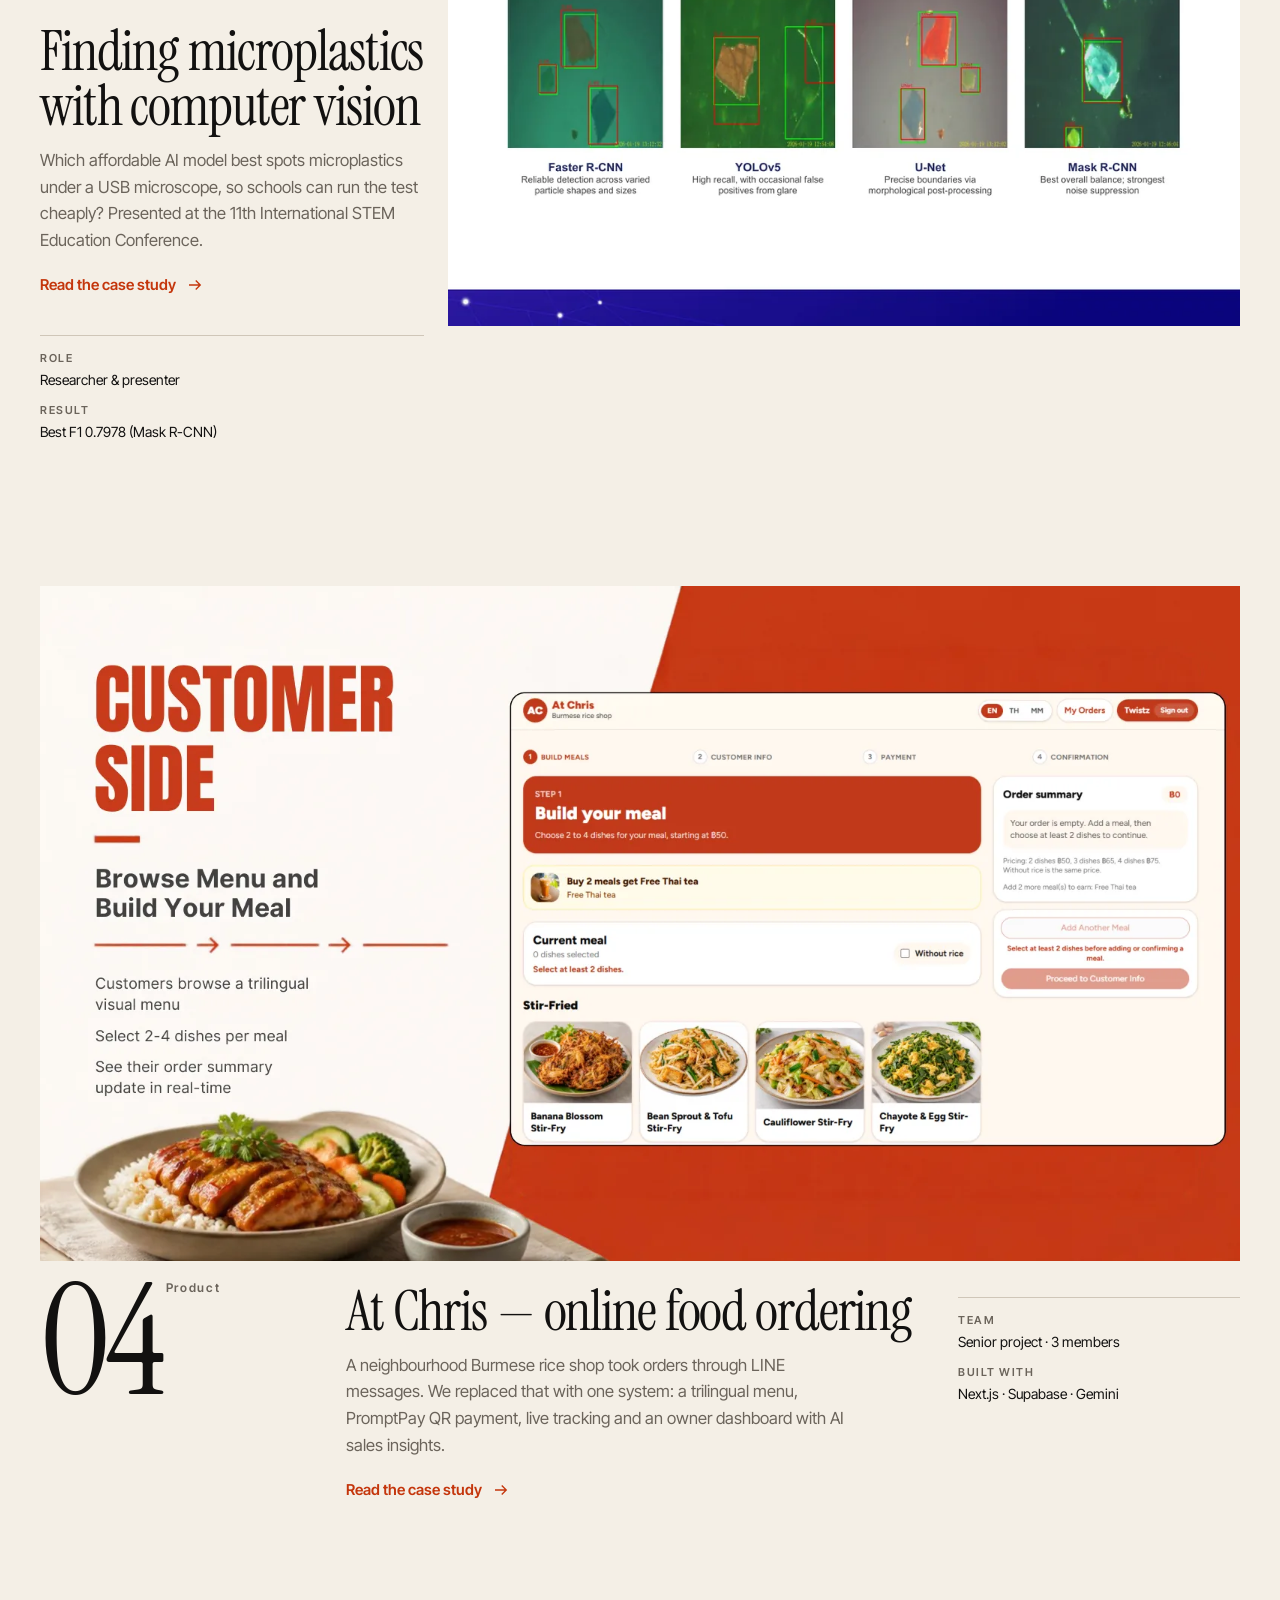
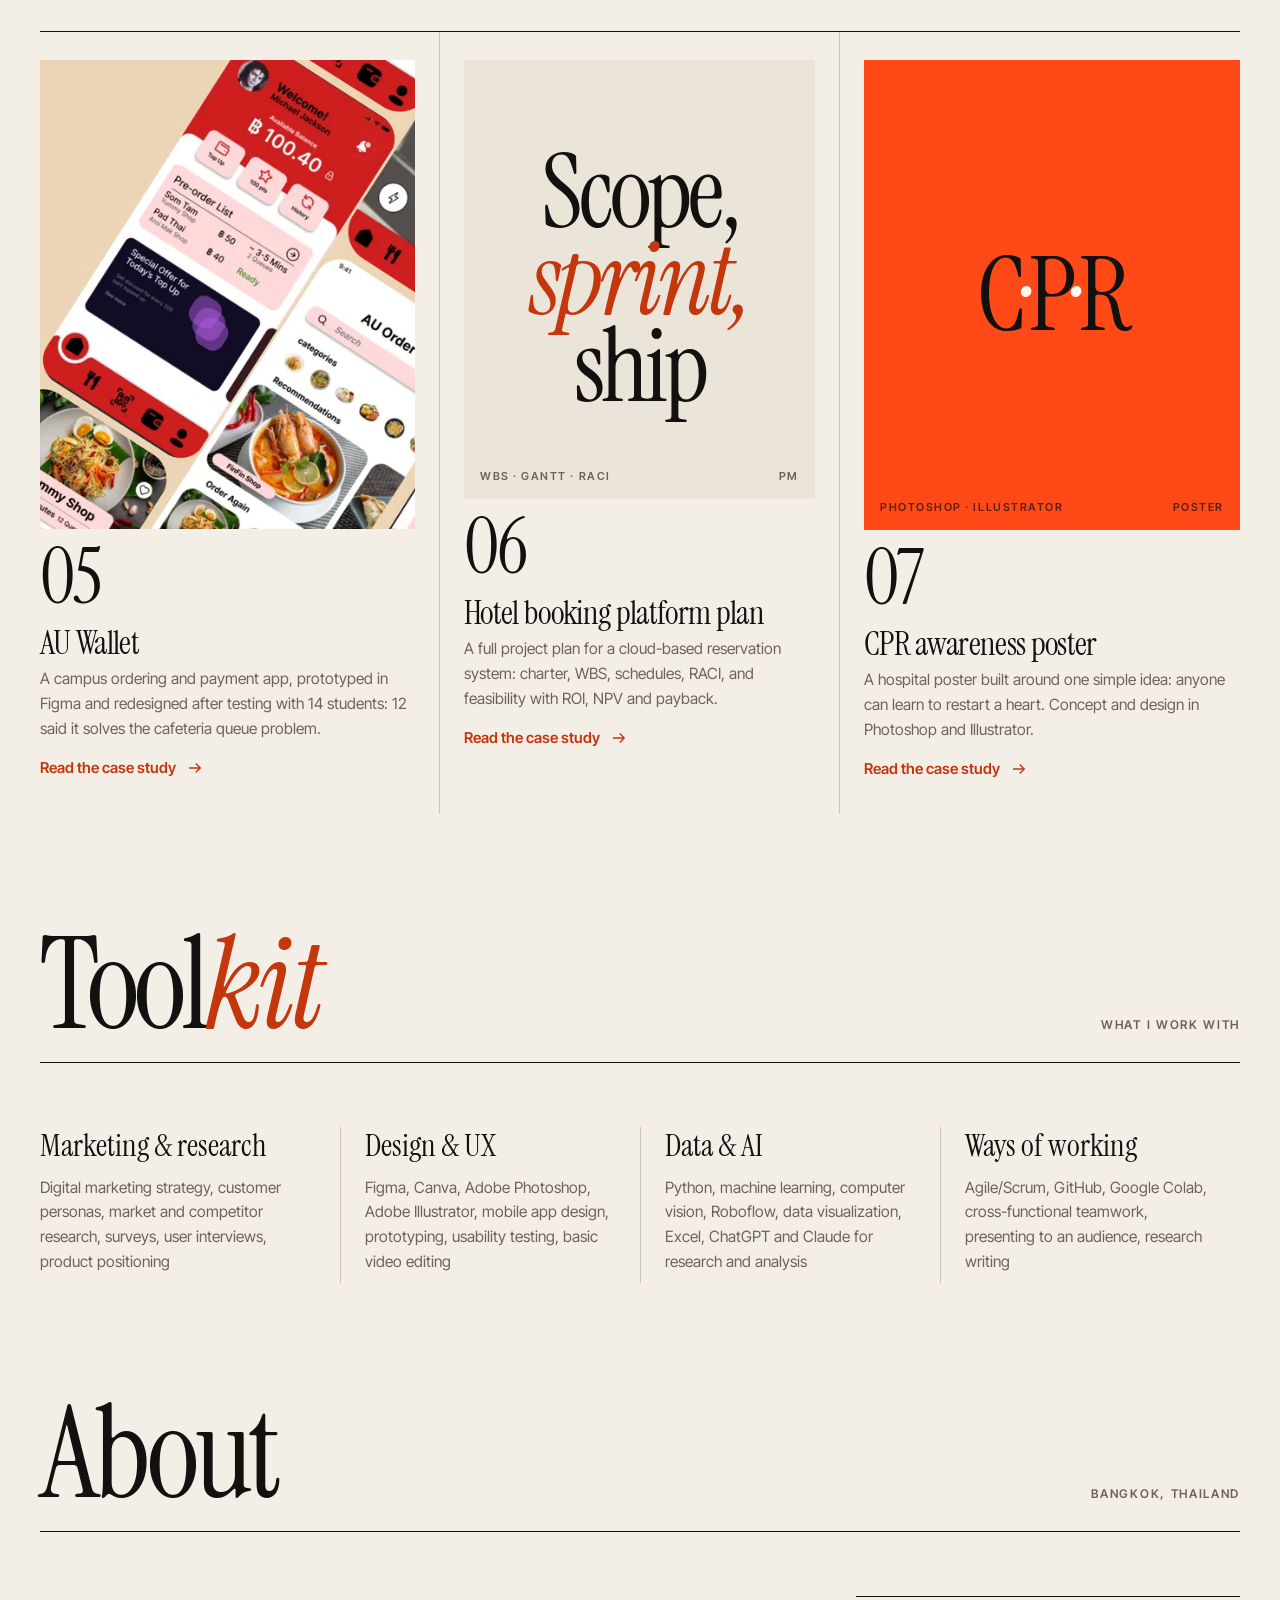
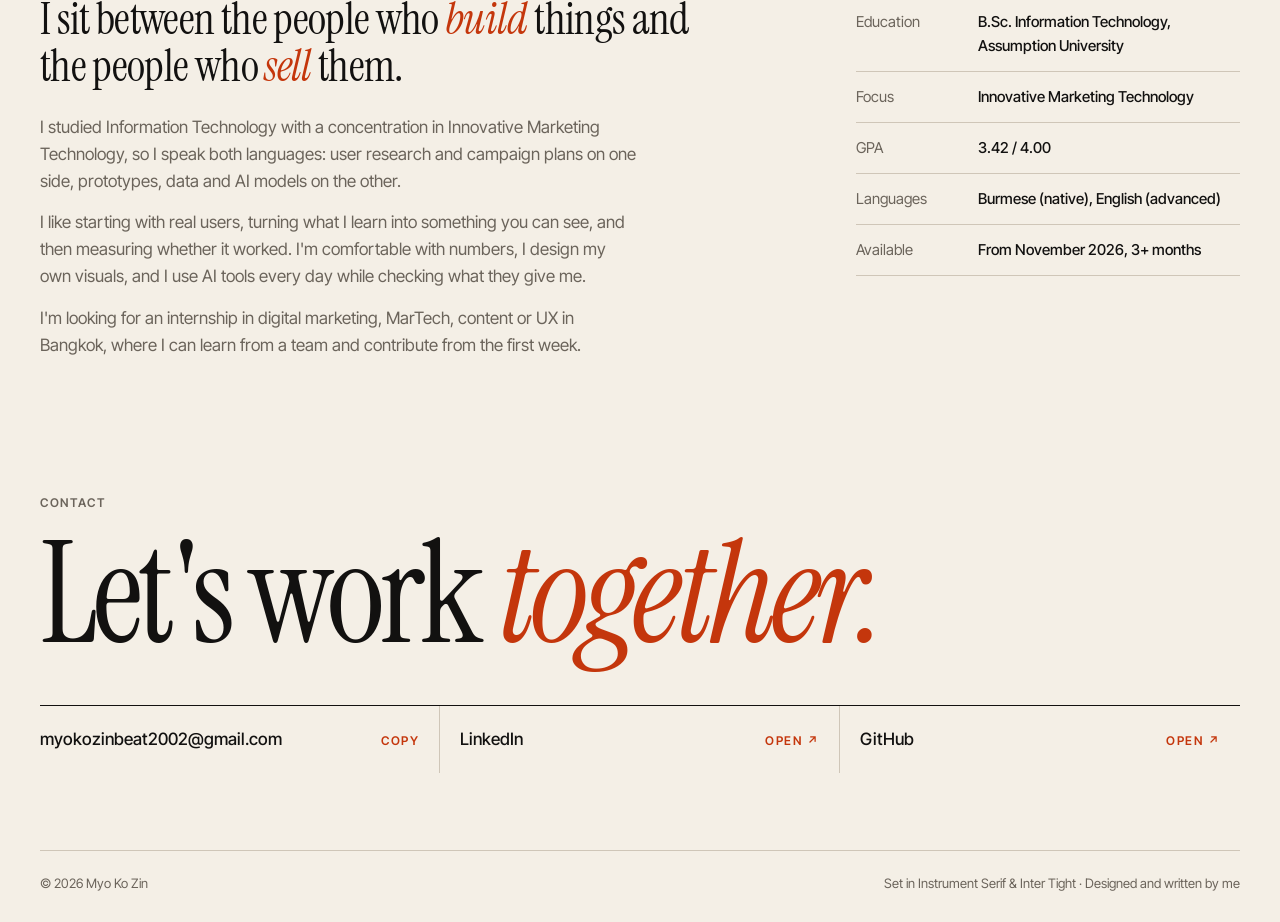
==== commit 4b21f41d: "Add AU Wallet case study from the Team Nexus deck Six slides (participant names replaced on the feed" ====
--- a/index.html
+++ b/index.html
@@ -138,11 +138,11 @@
 
       <div class="more reveal">
         <a class="project" href="work/au-ordering-app.html">
-          <div class="cover ink" aria-hidden="true"><span class="word">Order<br><em>&amp;</em> pay</span><span class="corner"><span>Figma</span><span>UI/UX</span></span></div>
+          <div class="cover photo"><img src="images/web/au-02-prototype-960.webp" width="960" height="540" loading="lazy" alt="AU Wallet prototype screens for ordering and payment"></div>
           <div class="num-sm" aria-hidden="true">05</div>
           <div>
-            <h3><span class="u">AU ordering app</span></h3>
-            <p class="dek">Ordering and paying on campus, redesigned to be quick enough to use while standing in a queue. Prototyped in Figma and refined through student testing.</p>
+            <h3><span class="u">AU Wallet</span></h3>
+            <p class="dek">A campus ordering and payment app, prototyped in Figma and redesigned after testing with 14 students: 12 said it solves the cafeteria queue problem.</p>
             <span class="cta">Read the case study <svg viewBox="0 0 24 24" fill="none" stroke="currentColor" stroke-width="1.8" aria-hidden="true"><path d="M4 12h15M13 6l6 6-6 6"/></svg></span>
           </div>
         </a>
--- a/assets/css/site.css
+++ b/assets/css/site.css
@@ -177,6 +177,8 @@
 .cover .word em { color: var(--accent); }
 .project:hover .cover .word { transform: scale(1.06); }
 .cover .corner { position: absolute; left: 16px; bottom: 14px; right: 16px; display: flex; justify-content: space-between; font-size: 11px; font-weight: 600; letter-spacing: .14em; text-transform: uppercase; color: var(--muted); }
+.cover.photo img { position: absolute; inset: 0; width: 100%; height: 100%; object-fit: cover; object-position: 78% 50%; transition: transform 1.1s var(--ease); }
+.project:hover .cover.photo img { transform: scale(1.045); }
 .cover.ink { background: var(--ink); color: var(--paper); }
 .cover.ink .corner { color: color-mix(in srgb, var(--paper) 65%, transparent); }
 .cover.accent { background: var(--accent-fill); color: #121110; }
@@ -261,3 +263,125 @@
   *, *::before, *::after { transition-duration: .01ms !important; animation: none !important; transition-delay: 0s !important; }
   .js .hero h1 .line > span, .js .hero .issue, .js .hero .sub, .js .figures, .js .reveal { opacity: 1 !important; transform: none !important; }
 }
+
+/* =========================================================
+   Case study pages
+   ========================================================= */
+.case-hero { padding-top: clamp(28px, 5vw, 64px); }
+.case-hero .back { display: inline-flex; align-items: center; gap: 8px; font-size: 14px; font-weight: 600; text-decoration: none; color: var(--muted); }
+.case-hero .back:hover { color: var(--ink); }
+.case-hero .issue { display: flex; justify-content: space-between; gap: 16px; flex-wrap: wrap; margin-top: clamp(24px, 4vw, 48px); padding-bottom: 16px; border-bottom: 1px solid var(--ink); }
+.case-hero h1 { font-family: var(--display); font-weight: 400; margin: clamp(16px, 3vw, 32px) 0 0; font-size: clamp(64px, 13vw, 210px); line-height: .86; letter-spacing: -.035em; text-wrap: balance; }
+.case-hero h1.long { font-size: clamp(52px, 8.4vw, 136px); line-height: .9; }
+.case-hero h1 em { color: var(--accent); }
+.case-hero .dek { display: grid; grid-template-columns: repeat(12, minmax(0, 1fr)); gap: 24px; margin-top: clamp(22px, 3vw, 40px); }
+.case-hero .dek p { grid-column: 1 / span 8; margin: 0; font-family: var(--display); font-size: clamp(24px, 2.8vw, 40px); line-height: 1.12; letter-spacing: -.01em; }
+.case-hero .dek p em { color: var(--accent); }
+.case-facts { display: grid; grid-template-columns: repeat(4, minmax(0, 1fr)); margin: clamp(32px, 4vw, 56px) 0 0; border-top: 1px solid var(--rule); }
+.case-facts div { padding: 16px 20px 18px 0; }
+.case-facts div + div { border-left: 1px solid var(--rule); padding-left: 20px; }
+.case-facts dt { font-size: 11px; font-weight: 600; letter-spacing: .14em; text-transform: uppercase; color: var(--muted); }
+.case-facts dd { margin: 6px 0 0; font-size: 15.5px; line-height: 1.45; }
+@media (max-width: 820px) {
+  .case-hero .dek p { grid-column: 1 / -1; }
+  .case-facts { grid-template-columns: 1fr 1fr; }
+  .case-facts div:nth-child(3) { border-left: 0; padding-left: 0; }
+  .case-facts div:nth-child(n+3) { border-top: 1px solid var(--rule); }
+}
+
+.case-cover { margin-top: clamp(28px, 4vw, 48px); }
+.case-cover .frame { position: relative; overflow: hidden; aspect-ratio: 16 / 9; background: var(--paper-2); }
+.case-cover .frame img { width: 100%; height: 100%; object-fit: cover; }
+.case-cover .cover { aspect-ratio: 16 / 7; }
+.case-cover .cover .word { font-size: clamp(72px, 13vw, 200px); }
+@media (max-width: 700px) { .case-cover .cover { aspect-ratio: 4 / 3; } }
+
+/* chapters: label column + prose column */
+.chapter { display: grid; grid-template-columns: repeat(12, minmax(0, 1fr)); column-gap: 24px; padding-top: clamp(56px, 8vw, 120px); }
+.chapter > header { grid-column: 1 / span 4; }
+.chapter > header .n { display: block; font-size: 12px; font-weight: 600; letter-spacing: .14em; color: var(--accent); margin-bottom: 10px; }
+.chapter > header h2 { font-family: var(--display); font-weight: 400; margin: 0; font-size: clamp(40px, 5vw, 76px); line-height: .92; letter-spacing: -.025em; position: sticky; top: 84px; }
+.chapter > .body { grid-column: 6 / -1; border-top: 1px solid var(--ink); padding-top: 22px; min-width: 0; }
+.chapter > .body > :first-child { margin-top: 0; }
+.prose p, .prose li { font-size: clamp(17px, 1.35vw, 19px); line-height: 1.65; }
+.prose p { margin: 0 0 18px; max-width: 64ch; }
+.prose ul, .prose ol { margin: 0 0 22px; padding-left: 1.2em; max-width: 64ch; }
+.prose li { margin-bottom: 8px; }
+.prose li::marker { color: var(--accent); }
+.prose strong { font-weight: 600; }
+.prose a { color: var(--accent); text-underline-offset: 3px; }
+.prose h3 { font-family: var(--display); font-weight: 400; font-size: clamp(26px, 2.4vw, 34px); line-height: 1.05; margin: 34px 0 12px; }
+.prose .note { font-size: 15px; color: var(--muted); border-left: 2px solid var(--accent-fill); padding-left: 14px; }
+@media (max-width: 900px) {
+  .chapter > header, .chapter > .body { grid-column: 1 / -1; }
+  .chapter > header { margin-bottom: 18px; }
+  .chapter > header h2 { position: static; }
+}
+
+.pull { font-family: var(--display); font-size: clamp(28px, 3.2vw, 46px); line-height: 1.08; letter-spacing: -.015em; margin: 30px 0; padding: 0; max-width: 24ch; }
+.pull em { color: var(--accent); }
+
+/* numbered process steps */
+.prose .steps { list-style: none; padding: 0; margin: 0 0 22px; counter-reset: s; max-width: none; }
+.prose .steps > li { counter-increment: s; display: grid; grid-template-columns: 64px minmax(0, 1fr); gap: 16px; padding: 18px 0; border-bottom: 1px solid var(--rule); margin: 0; }
+.prose .steps > li:first-child { padding-top: 4px; }
+.prose .steps > li::before { content: counter(s, decimal-leading-zero); font-family: var(--display); font-size: 34px; line-height: 1; color: var(--accent); }
+.steps b { display: block; font-weight: 600; margin-bottom: 4px; }
+.prose .steps p { margin: 0; color: var(--muted); }
+
+/* big stats */
+.stats { display: grid; grid-template-columns: repeat(auto-fit, minmax(170px, 1fr)); margin: 8px 0 28px; border-top: 1px solid var(--rule); }
+.stats div { padding: 18px 18px 18px 0; border-bottom: 1px solid var(--rule); }
+.stats b { display: block; font-family: var(--display); font-weight: 400; font-size: clamp(44px, 5vw, 72px); line-height: 1; letter-spacing: -.02em; }
+.stats span { display: block; margin-top: 8px; font-size: 14.5px; color: var(--muted); line-height: 1.45; max-width: 28ch; }
+
+/* tables */
+.table-wrap { overflow-x: auto; margin: 0 0 24px; }
+.data { border-collapse: collapse; width: 100%; font-size: 15.5px; font-variant-numeric: tabular-nums; }
+.data th, .data td { text-align: left; padding: 11px 14px 11px 0; border-bottom: 1px solid var(--rule); white-space: nowrap; }
+.data th { font-size: 11px; font-weight: 600; letter-spacing: .12em; text-transform: uppercase; color: var(--muted); border-bottom-color: var(--ink); }
+.data tbody th { font-size: 15.5px; font-weight: 500; letter-spacing: 0; text-transform: none; color: var(--ink); border-bottom-color: var(--rule); }
+.data td.best { color: var(--accent); font-weight: 600; }
+
+/* figures */
+.fig { margin: 30px 0; }
+.zoom { display: block; width: 100%; padding: 0; border: 1px solid var(--rule); background: var(--paper-2); cursor: zoom-in; overflow: hidden; }
+.zoom img { width: 100%; transition: transform 1s var(--ease); }
+.zoom:hover img { transform: scale(1.025); }
+.fig figcaption { display: flex; gap: 12px; margin-top: 10px; font-size: 13.5px; color: var(--muted); }
+.fig figcaption b { color: var(--accent); font-weight: 600; white-space: nowrap; }
+
+/* deck gallery */
+.deck { padding-top: clamp(56px, 8vw, 120px); }
+.deck-head { display: flex; justify-content: space-between; align-items: baseline; gap: 16px; flex-wrap: wrap; padding-bottom: 16px; border-bottom: 1px solid var(--ink); margin-bottom: 22px; }
+.deck-head h2 { font-family: var(--display); font-weight: 400; font-size: clamp(36px, 4.4vw, 64px); line-height: .95; margin: 0; letter-spacing: -.02em; }
+.deck-grid { display: grid; grid-template-columns: repeat(4, minmax(0, 1fr)); gap: 14px; }
+.deck-grid .zoom { aspect-ratio: 16 / 9; }
+.deck-grid .zoom img { height: 100%; object-fit: cover; object-position: top; }
+@media (max-width: 900px) { .deck-grid { grid-template-columns: repeat(2, minmax(0, 1fr)); } }
+
+.downloads { display: flex; flex-wrap: wrap; gap: 10px; margin: 6px 0 0; }
+.pill { display: inline-flex; align-items: center; gap: 8px; padding: 11px 18px; border: 1px solid var(--ink); border-radius: 999px; text-decoration: none; font-weight: 600; font-size: 14.5px; transition: background .25s, color .25s, border-color .25s; }
+.pill:hover { background: var(--ink); color: var(--paper); }
+.pill.solid { background: var(--ink); color: var(--paper); }
+.pill.solid:hover { background: var(--accent-fill); border-color: var(--accent-fill); color: #121110; }
+
+/* next project */
+.next { display: block; margin-top: clamp(72px, 10vw, 150px); padding: clamp(28px, 4vw, 48px) 0 clamp(36px, 5vw, 64px); border-top: 1px solid var(--ink); text-decoration: none; }
+.next .kicker { display: block; margin-bottom: 14px; }
+.next b { display: block; font-family: var(--display); font-weight: 400; font-size: clamp(52px, 10vw, 160px); line-height: .88; letter-spacing: -.035em; }
+.next b .u { background-image: linear-gradient(var(--accent-fill), var(--accent-fill)); background-size: 0% 4px; background-repeat: no-repeat; background-position: 0 92%; transition: background-size .6s var(--ease); }
+.next:hover b .u, .next:focus-visible b .u { background-size: 100% 4px; }
+.next .arrow { color: var(--accent); }
+
+/* image viewer */
+dialog.viewer { border: 0; padding: 0; margin: 0; width: 100vw; height: 100vh; max-width: 100vw; max-height: 100vh; background: transparent; color: #f2ece2; }
+dialog.viewer::backdrop { background: rgba(10, 9, 8, .94); }
+.viewer .vf { height: 100%; display: grid; grid-template-rows: auto minmax(0, 1fr) auto; gap: 12px; padding: max(16px, env(safe-area-inset-top, 0px)) max(16px, env(safe-area-inset-right, 0px)) max(16px, env(safe-area-inset-bottom, 0px)) max(16px, env(safe-area-inset-left, 0px)); }
+.viewer .vt { display: flex; justify-content: space-between; align-items: center; gap: 12px; font-size: 14px; }
+.viewer .vt span { opacity: .8; }
+.viewer .vs { display: grid; place-items: center; min-height: 0; }
+.viewer .vs img { max-width: 100%; max-height: 100%; object-fit: contain; background: #fff; }
+.viewer .vn { display: flex; justify-content: center; gap: 10px; }
+.viewer button { font: inherit; font-weight: 600; font-size: 14px; color: #f2ece2; background: transparent; border: 1px solid rgba(242, 236, 226, .35); border-radius: 999px; padding: 9px 18px; cursor: pointer; }
+.viewer button:hover { background: rgba(242, 236, 226, .12); }
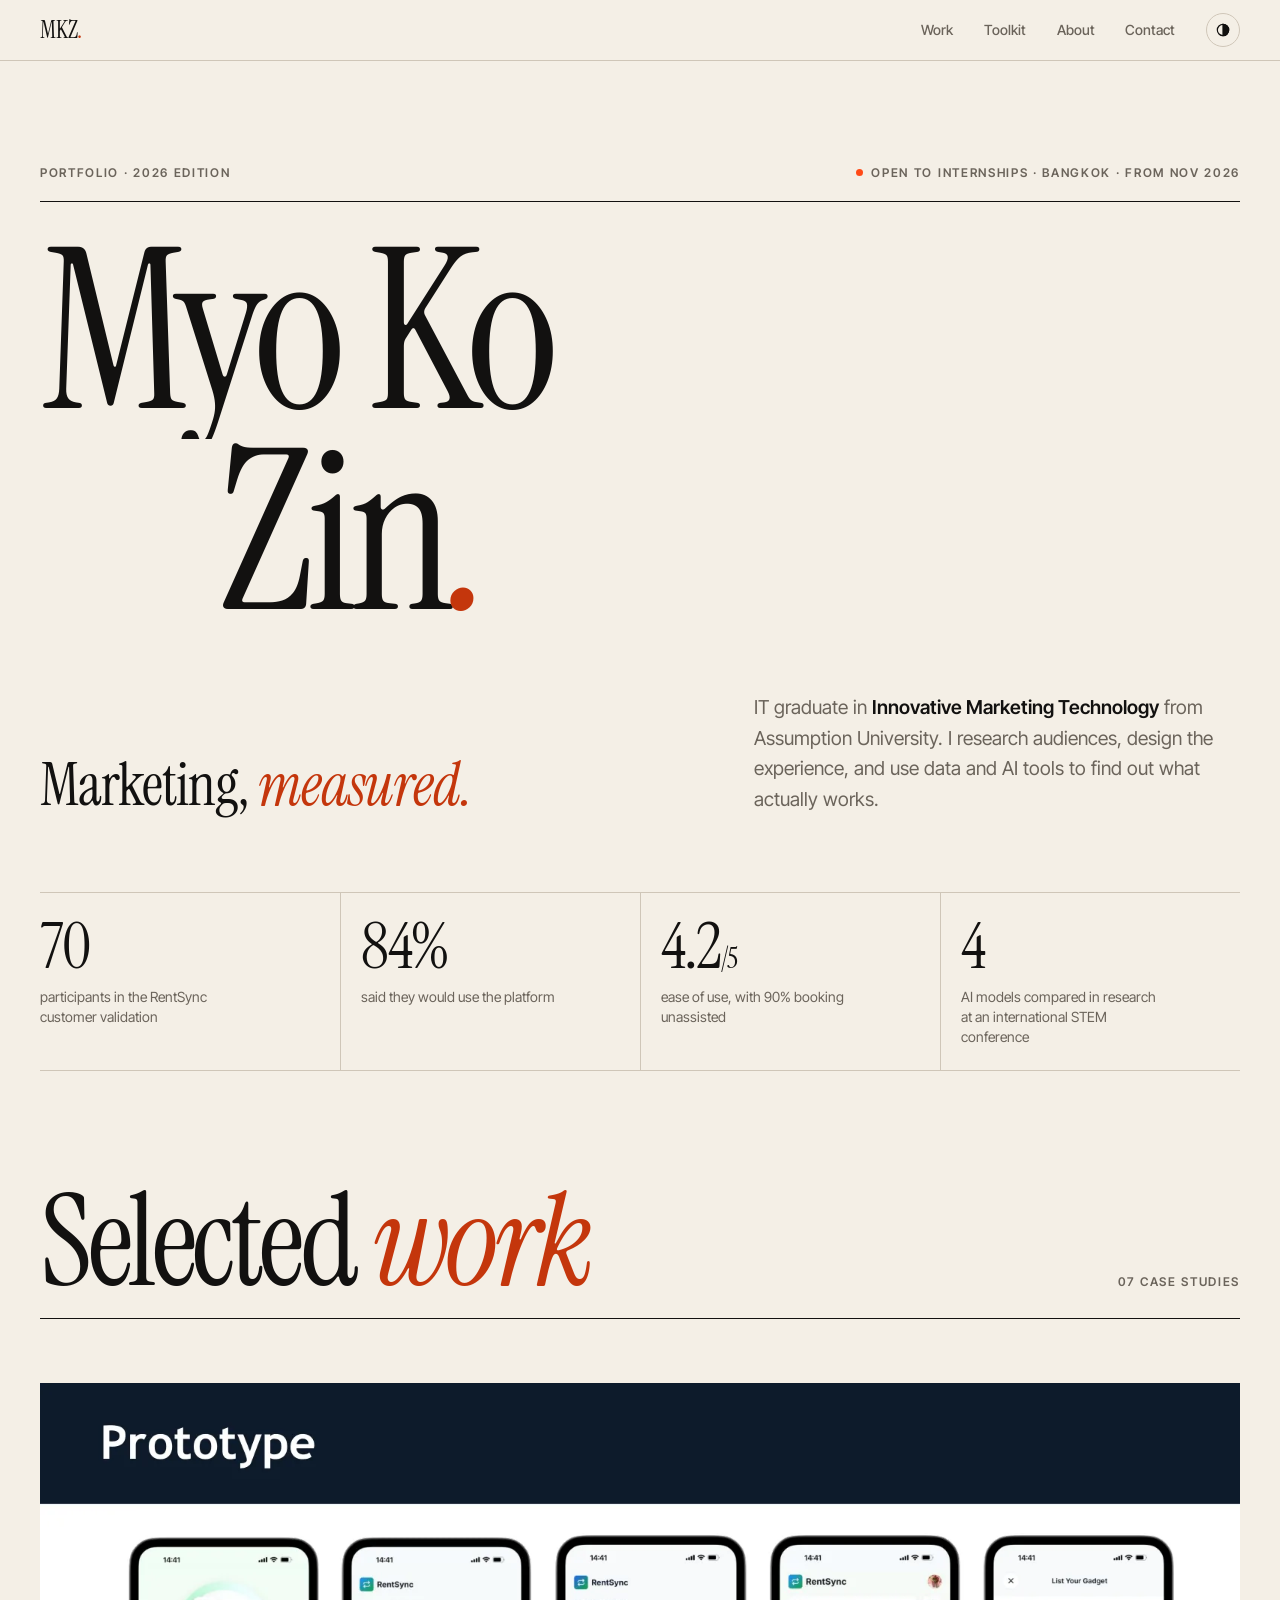
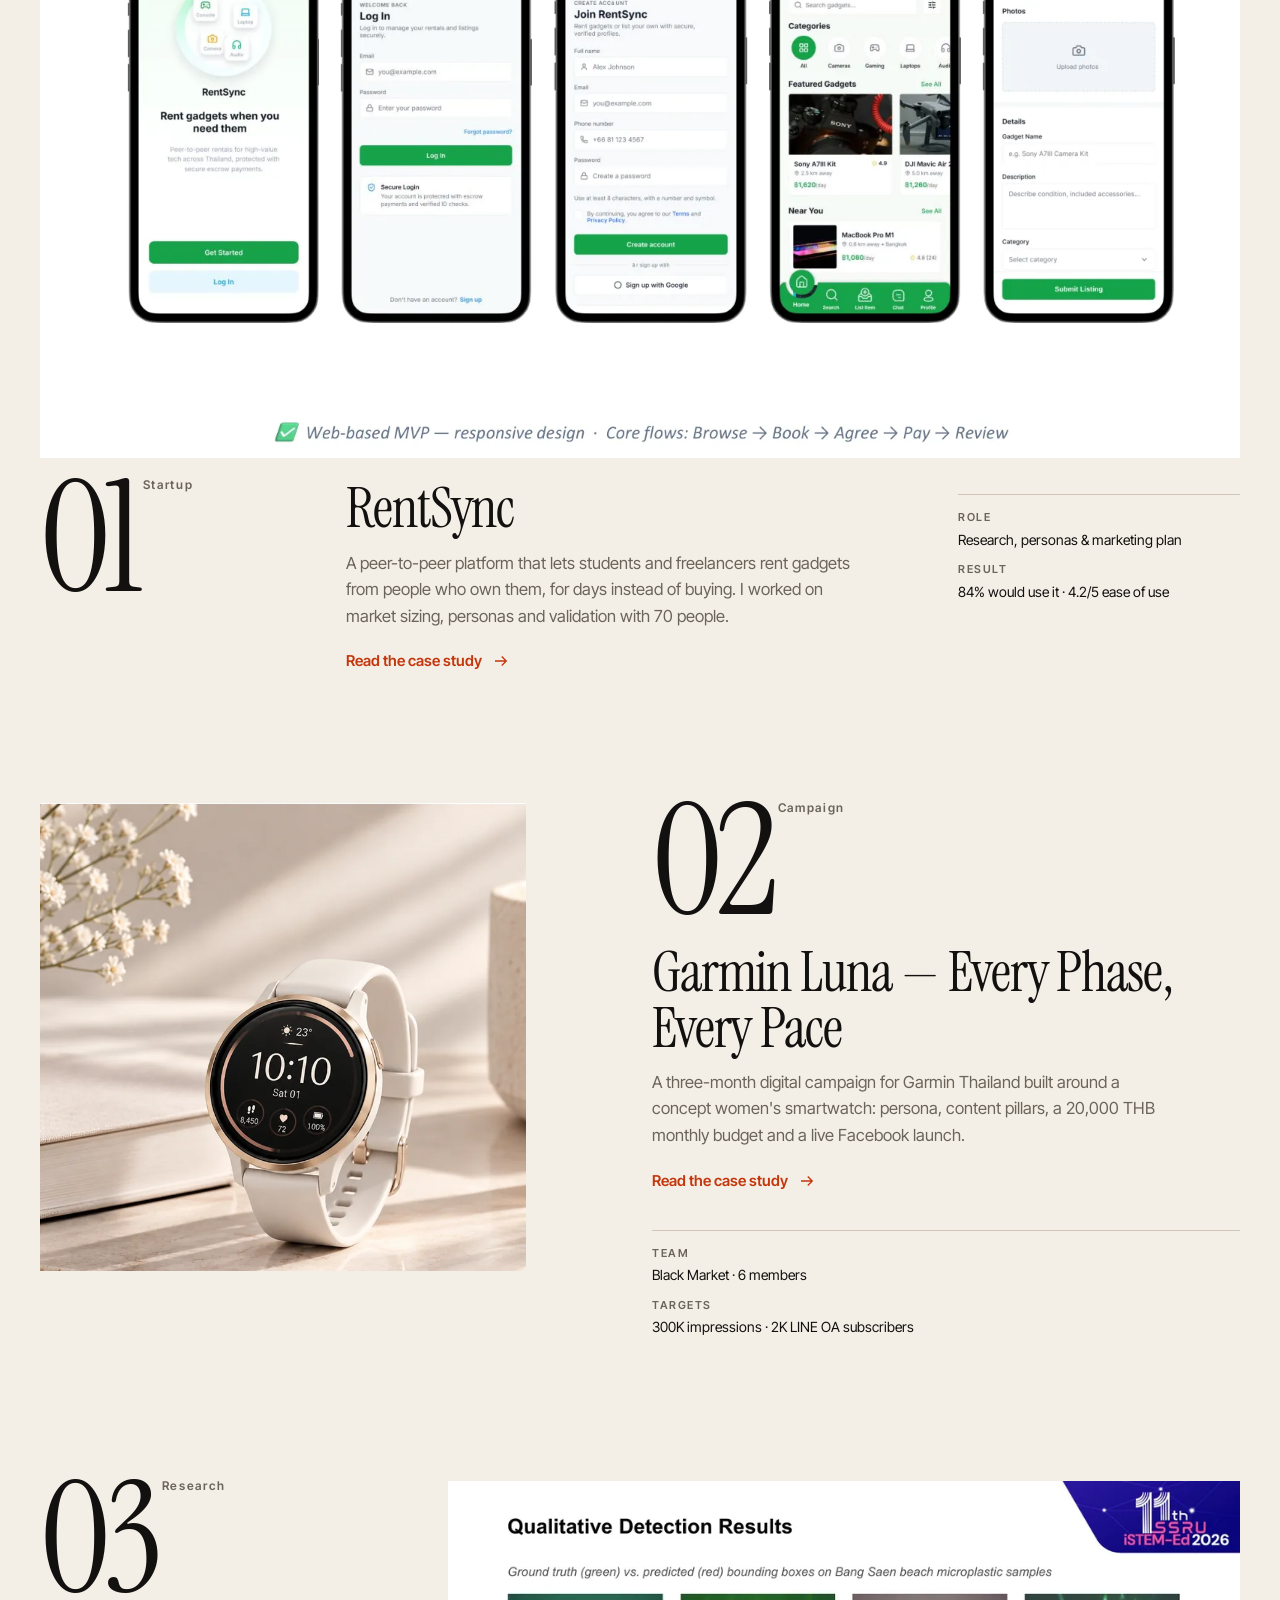
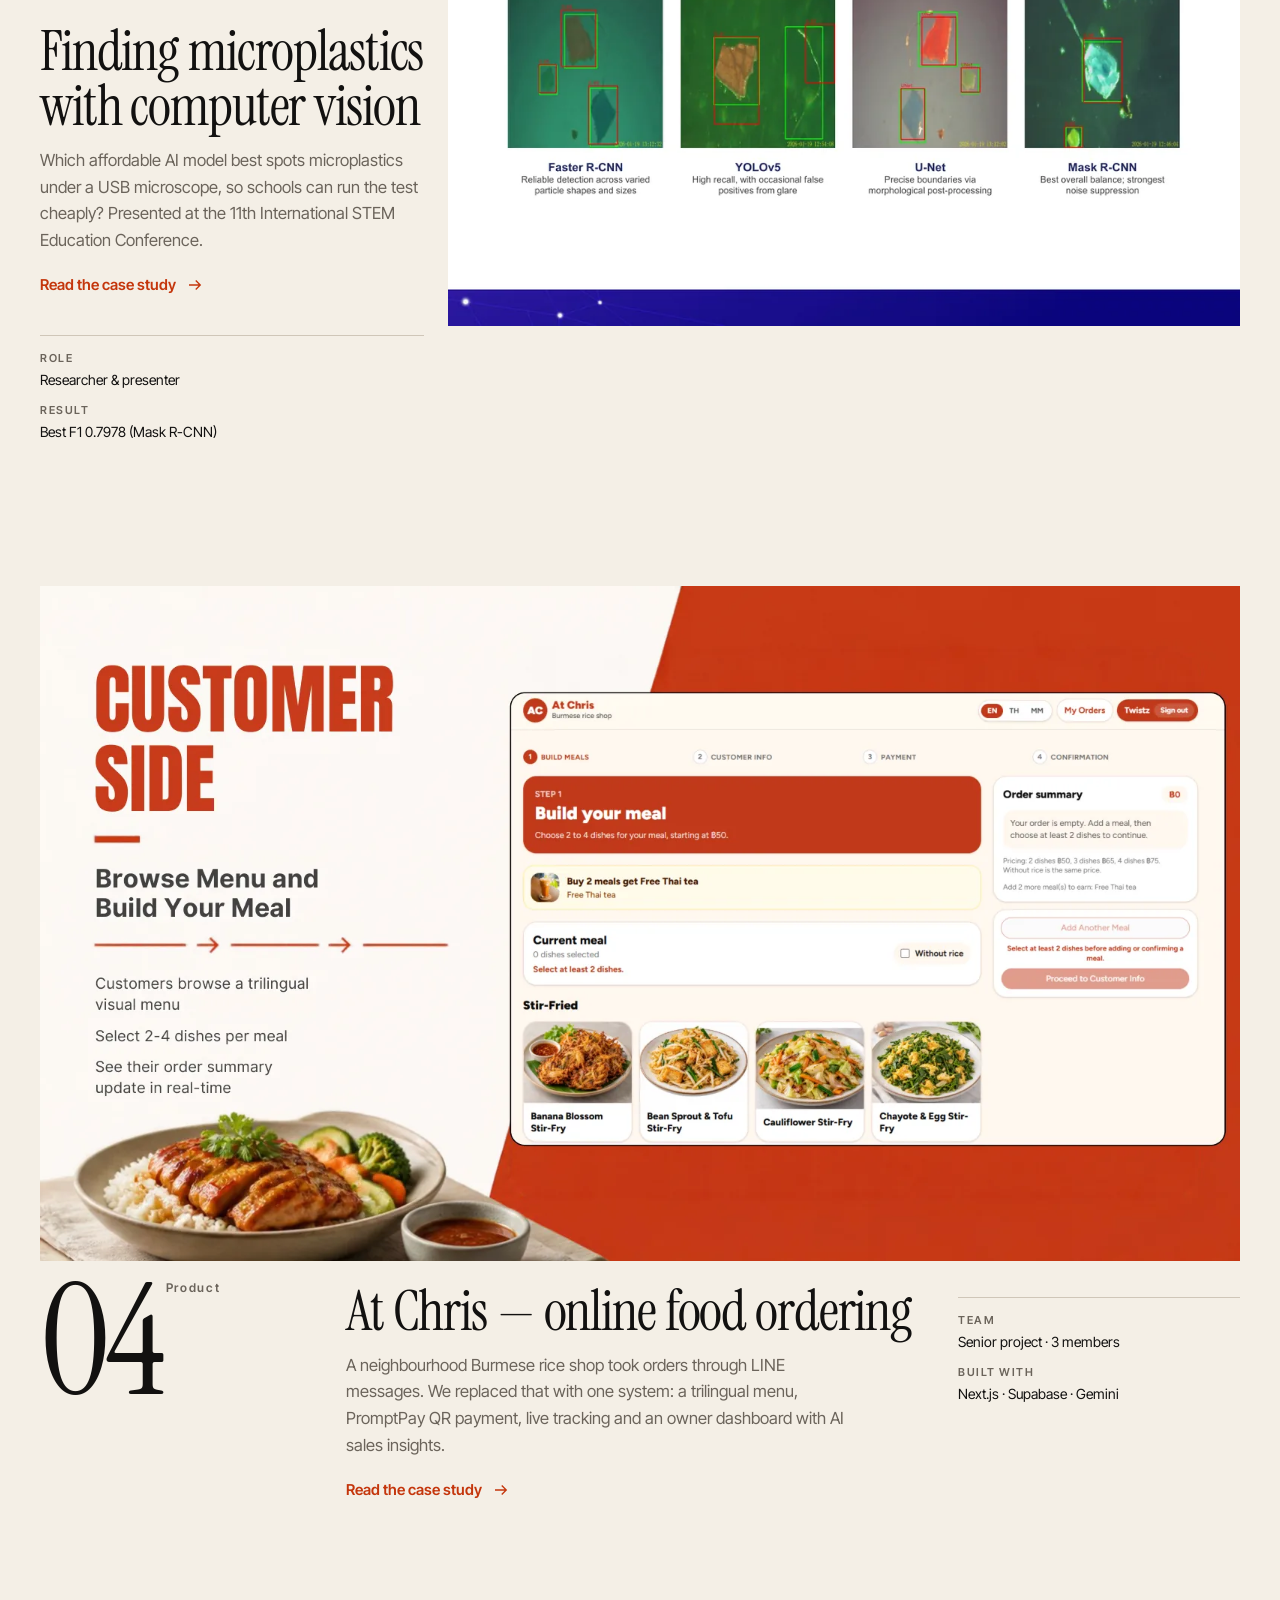
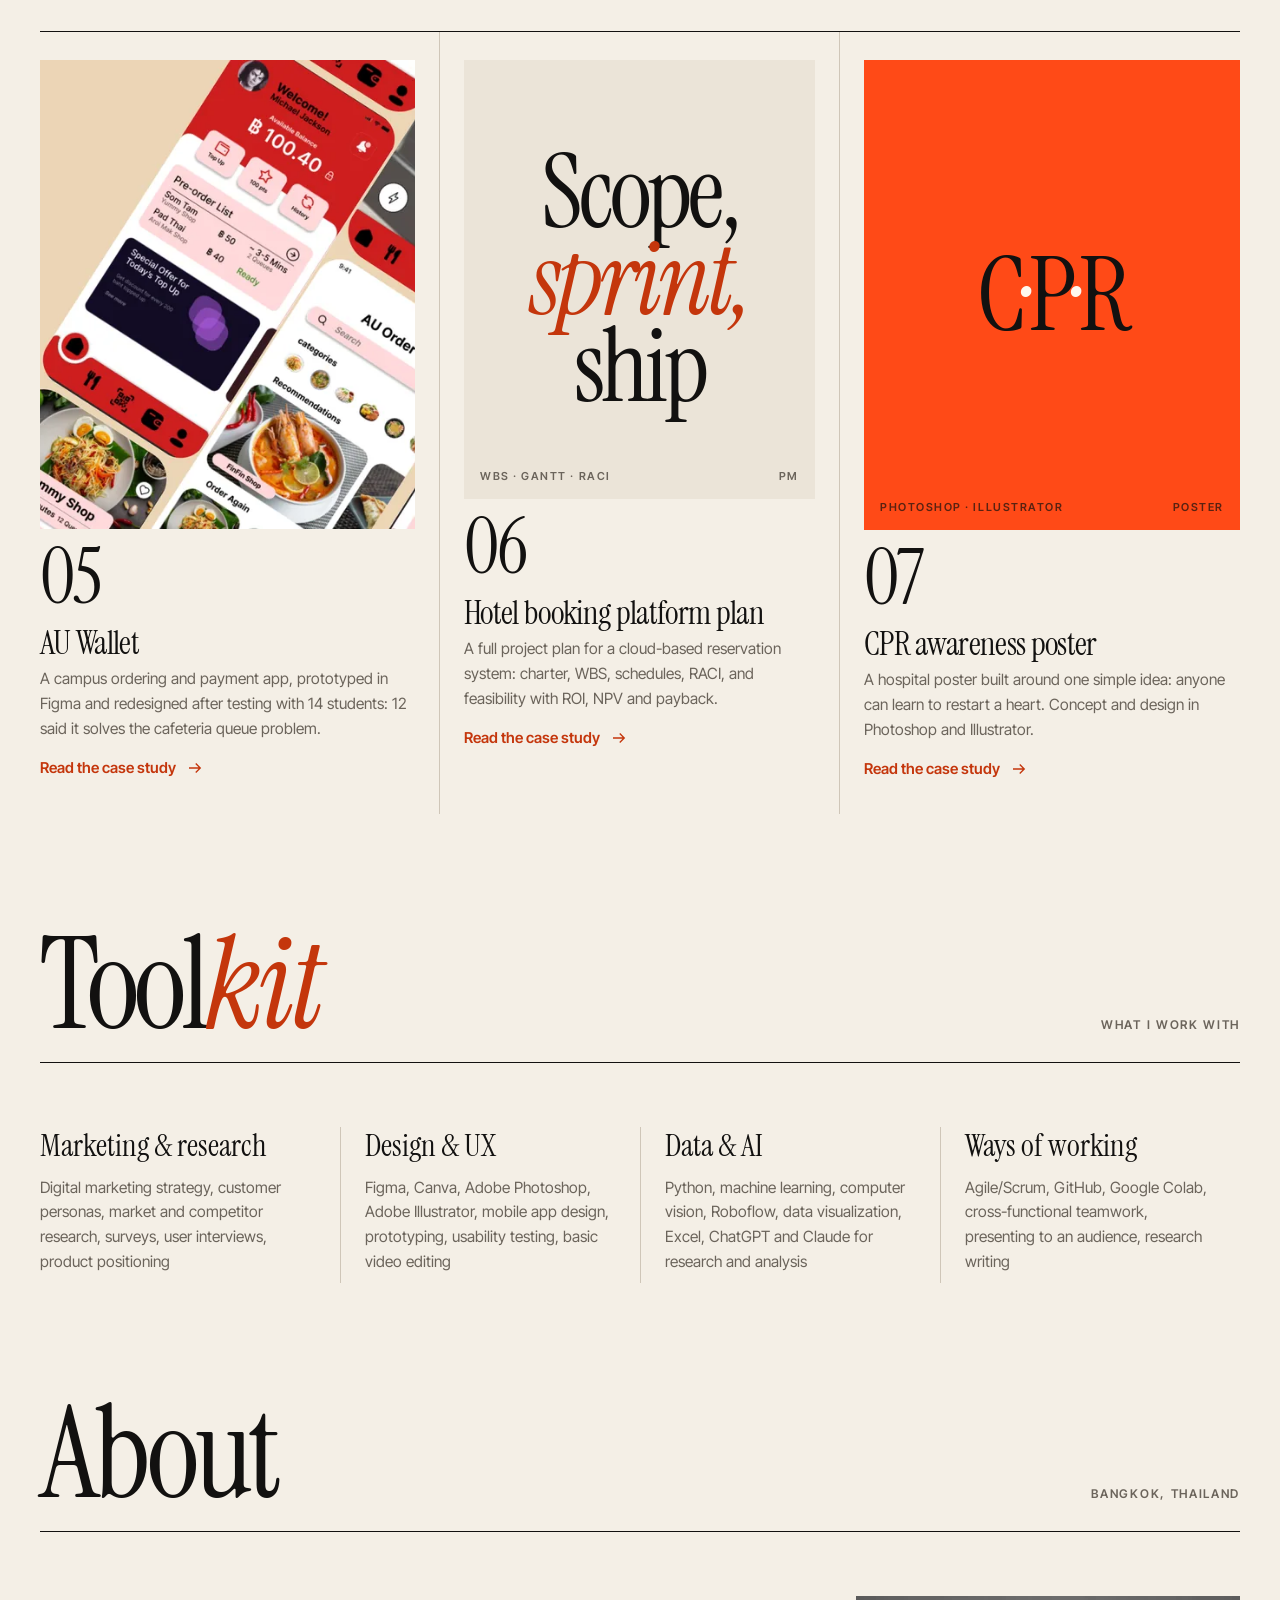
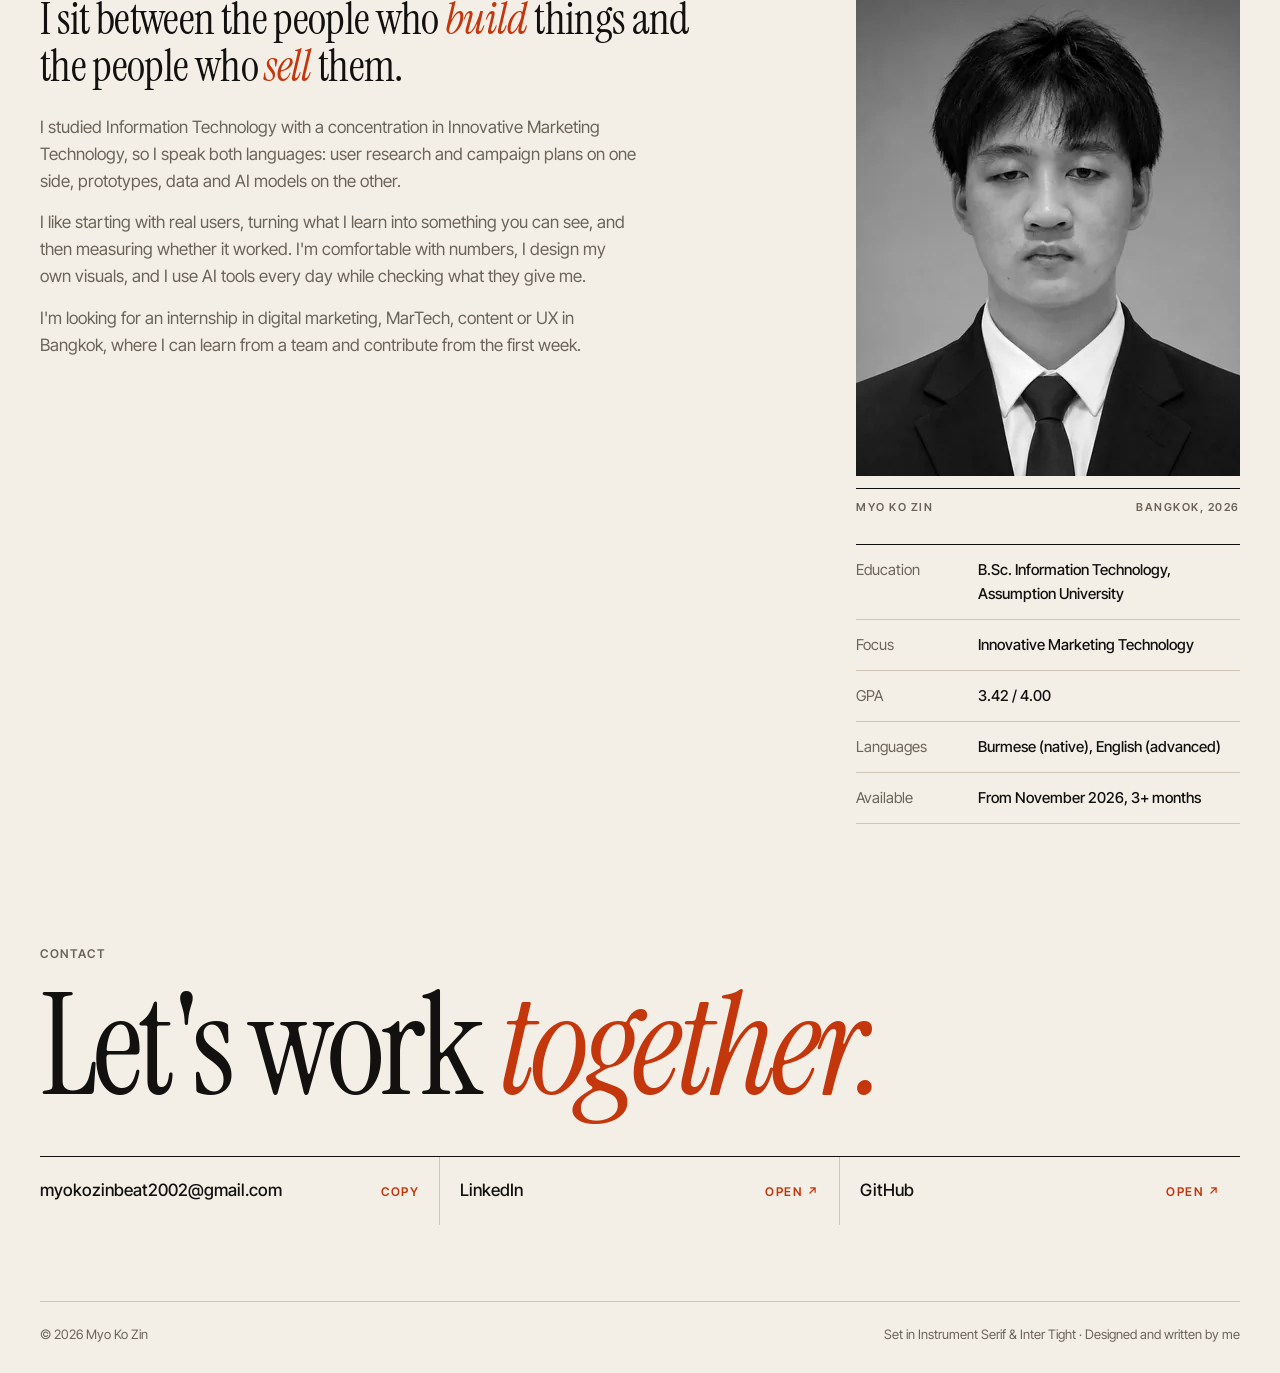
==== commit c510bf55: "Add profile portrait to the About section Co-Authored-By: Claude Opus 5.5 <noreply@anthropic.com>" ====
--- a/index.html
+++ b/index.html
@@ -194,13 +194,19 @@
         <p>I like starting with real users, turning what I learn into something you can see, and then measuring whether it worked. I'm comfortable with numbers, I design my own visuals, and I use AI tools every day while checking what they give me.</p>
         <p>I'm looking for an internship in digital marketing, MarTech, content or UX in Bangkok, where I can learn from a team and contribute from the first week.</p>
       </div>
-      <dl class="facts">
-        <div><dt>Education</dt><dd>B.Sc. Information Technology, Assumption University</dd></div>
-        <div><dt>Focus</dt><dd>Innovative Marketing Technology</dd></div>
-        <div><dt>GPA</dt><dd>3.42 / 4.00</dd></div>
-        <div><dt>Languages</dt><dd>Burmese (native), English (advanced)</dd></div>
-        <div><dt>Available</dt><dd>From November 2026, 3+ months</dd></div>
-      </dl>
+      <aside class="about-side">
+        <figure class="portrait">
+          <img src="images/web/myo-ko-zin-900.webp" srcset="images/web/myo-ko-zin-480.webp 480w, images/web/myo-ko-zin-900.webp 900w" sizes="(min-width: 900px) 30vw, 80vw" width="900" height="900" loading="lazy" alt="Portrait of Myo Ko Zin in a dark suit and navy tie">
+          <figcaption><span>Myo Ko Zin</span><span>Bangkok, 2026</span></figcaption>
+        </figure>
+        <dl class="facts">
+          <div><dt>Education</dt><dd>B.Sc. Information Technology, Assumption University</dd></div>
+          <div><dt>Focus</dt><dd>Innovative Marketing Technology</dd></div>
+          <div><dt>GPA</dt><dd>3.42 / 4.00</dd></div>
+          <div><dt>Languages</dt><dd>Burmese (native), English (advanced)</dd></div>
+          <div><dt>Available</dt><dd>From November 2026, 3+ months</dd></div>
+        </dl>
+      </aside>
     </div>
   </section>
 
--- a/assets/css/site.css
+++ b/assets/css/site.css
@@ -211,17 +211,28 @@
 }
 
 /* ---------- about ---------- */
-.about { display: grid; grid-template-columns: repeat(12, minmax(0, 1fr)); gap: 24px; }
+.about { display: grid; grid-template-columns: repeat(12, minmax(0, 1fr)); grid-template-rows: auto 1fr; gap: 24px; }
+.about .copy { align-self: start; }
 .about .lead { grid-column: 1 / span 7; font-family: var(--display); font-size: clamp(30px, 3.4vw, 48px); line-height: 1.08; letter-spacing: -.015em; margin: 0; }
 .about .lead em { color: var(--accent); }
 .about .copy { grid-column: 1 / span 7; color: var(--muted); }
 .about .copy p { max-width: 60ch; margin: 0 0 14px; }
-.facts { grid-column: 9 / span 4; grid-row: 1 / span 2; margin: 0; border-top: 1px solid var(--ink); align-self: start; }
+.about-side { grid-column: 9 / span 4; grid-row: 1 / span 2; display: grid; gap: 28px; align-content: start; }
+.portrait { margin: 0; }
+.portrait img { width: 100%; aspect-ratio: 4 / 5; object-fit: cover; object-position: 50% 30%; background: var(--paper-2); filter: grayscale(1) contrast(1.05); transition: filter .8s var(--ease); }
+.portrait:hover img { filter: none; }
+.portrait figcaption { display: flex; justify-content: space-between; gap: 12px; padding-top: 10px; border-top: 1px solid var(--ink); margin-top: 12px; font-size: 11px; font-weight: 600; letter-spacing: .14em; text-transform: uppercase; color: var(--muted); }
+.facts { margin: 0; border-top: 1px solid var(--ink); align-self: start; }
 .facts div { display: grid; grid-template-columns: 110px 1fr; gap: 12px; padding: 13px 0; border-bottom: 1px solid var(--rule); font-size: 15px; }
 .facts dt { color: var(--muted); }
 .facts dd { margin: 0; font-weight: 500; }
 @media (max-width: 900px) {
-  .about .lead, .about .copy, .facts { grid-column: 1 / -1; grid-row: auto; }
+  .about .lead, .about .copy, .about-side { grid-column: 1 / -1; grid-row: auto; }
+  .about-side { grid-template-columns: minmax(0, 1fr) minmax(0, 1.3fr); align-items: start; }
+}
+@media (max-width: 600px) {
+  .about-side { grid-template-columns: 1fr; }
+  .portrait { max-width: 360px; }
 }
 
 /* ---------- contact ---------- */
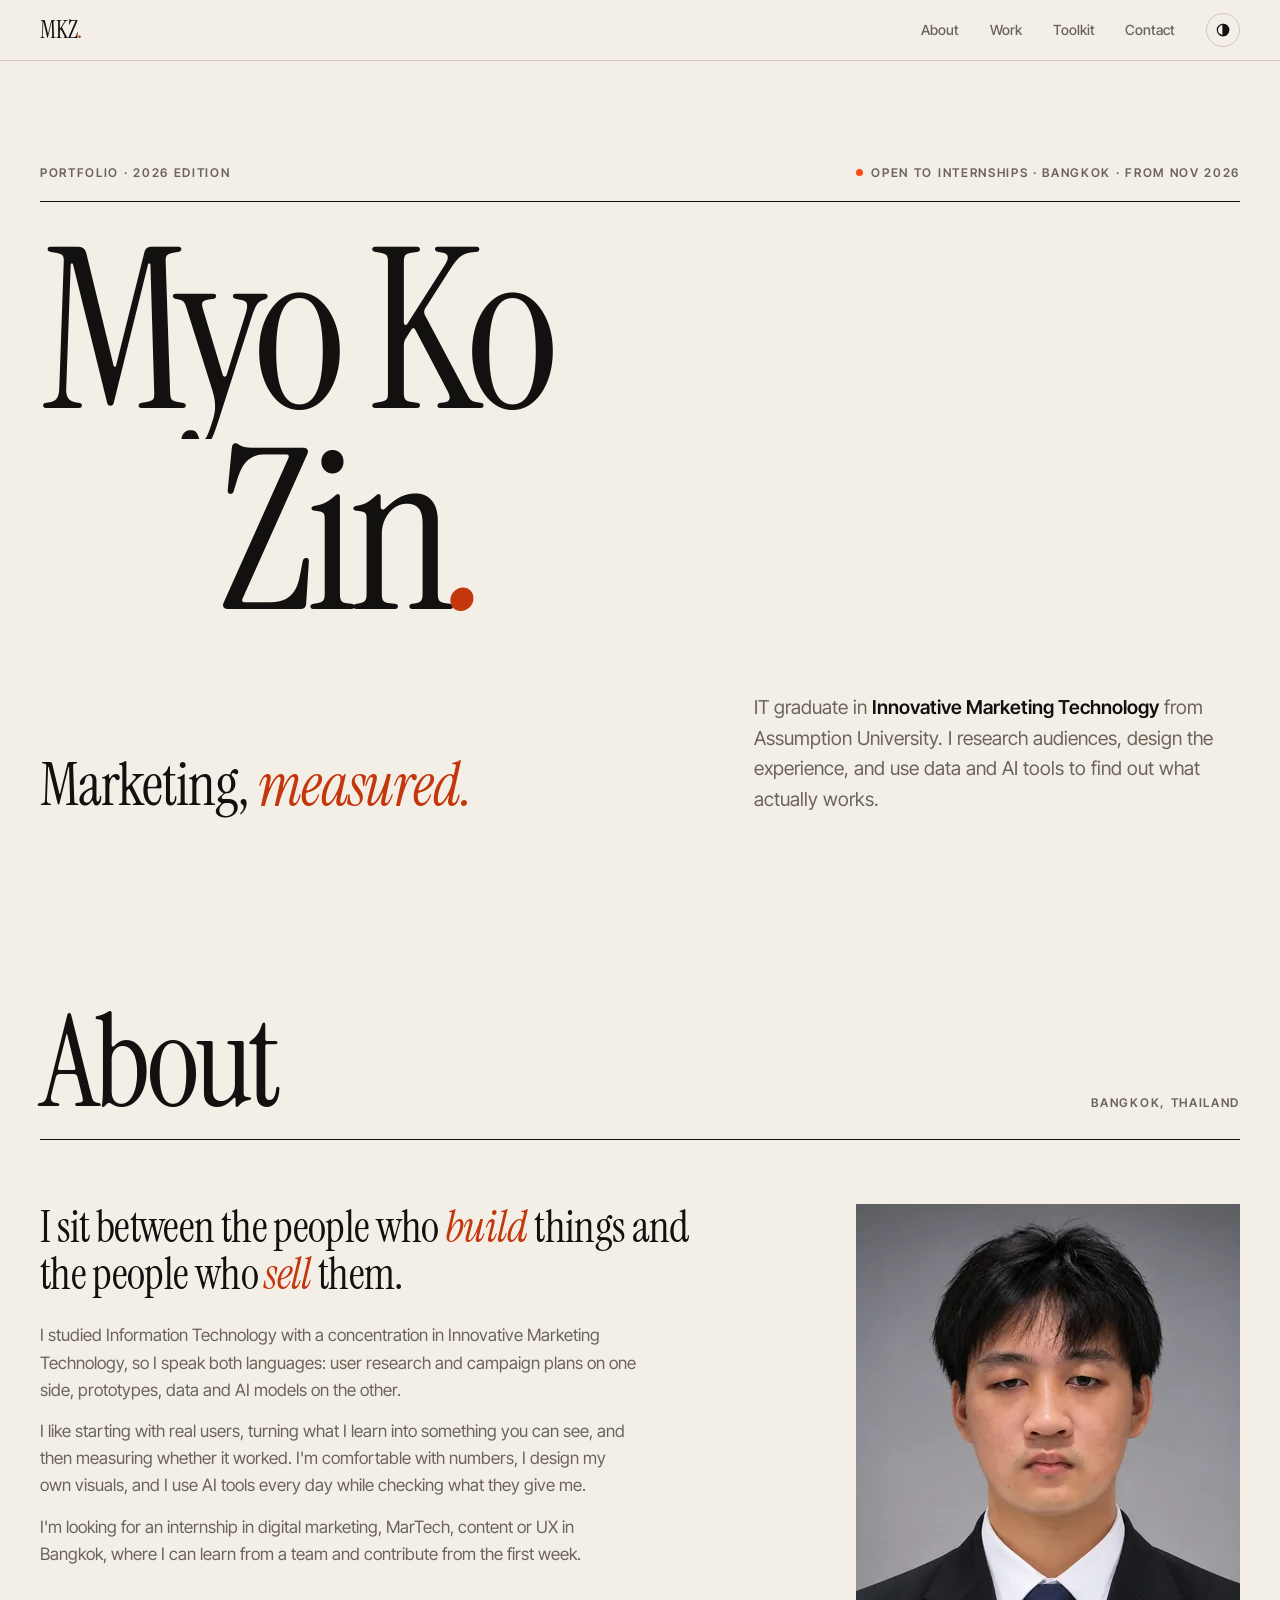
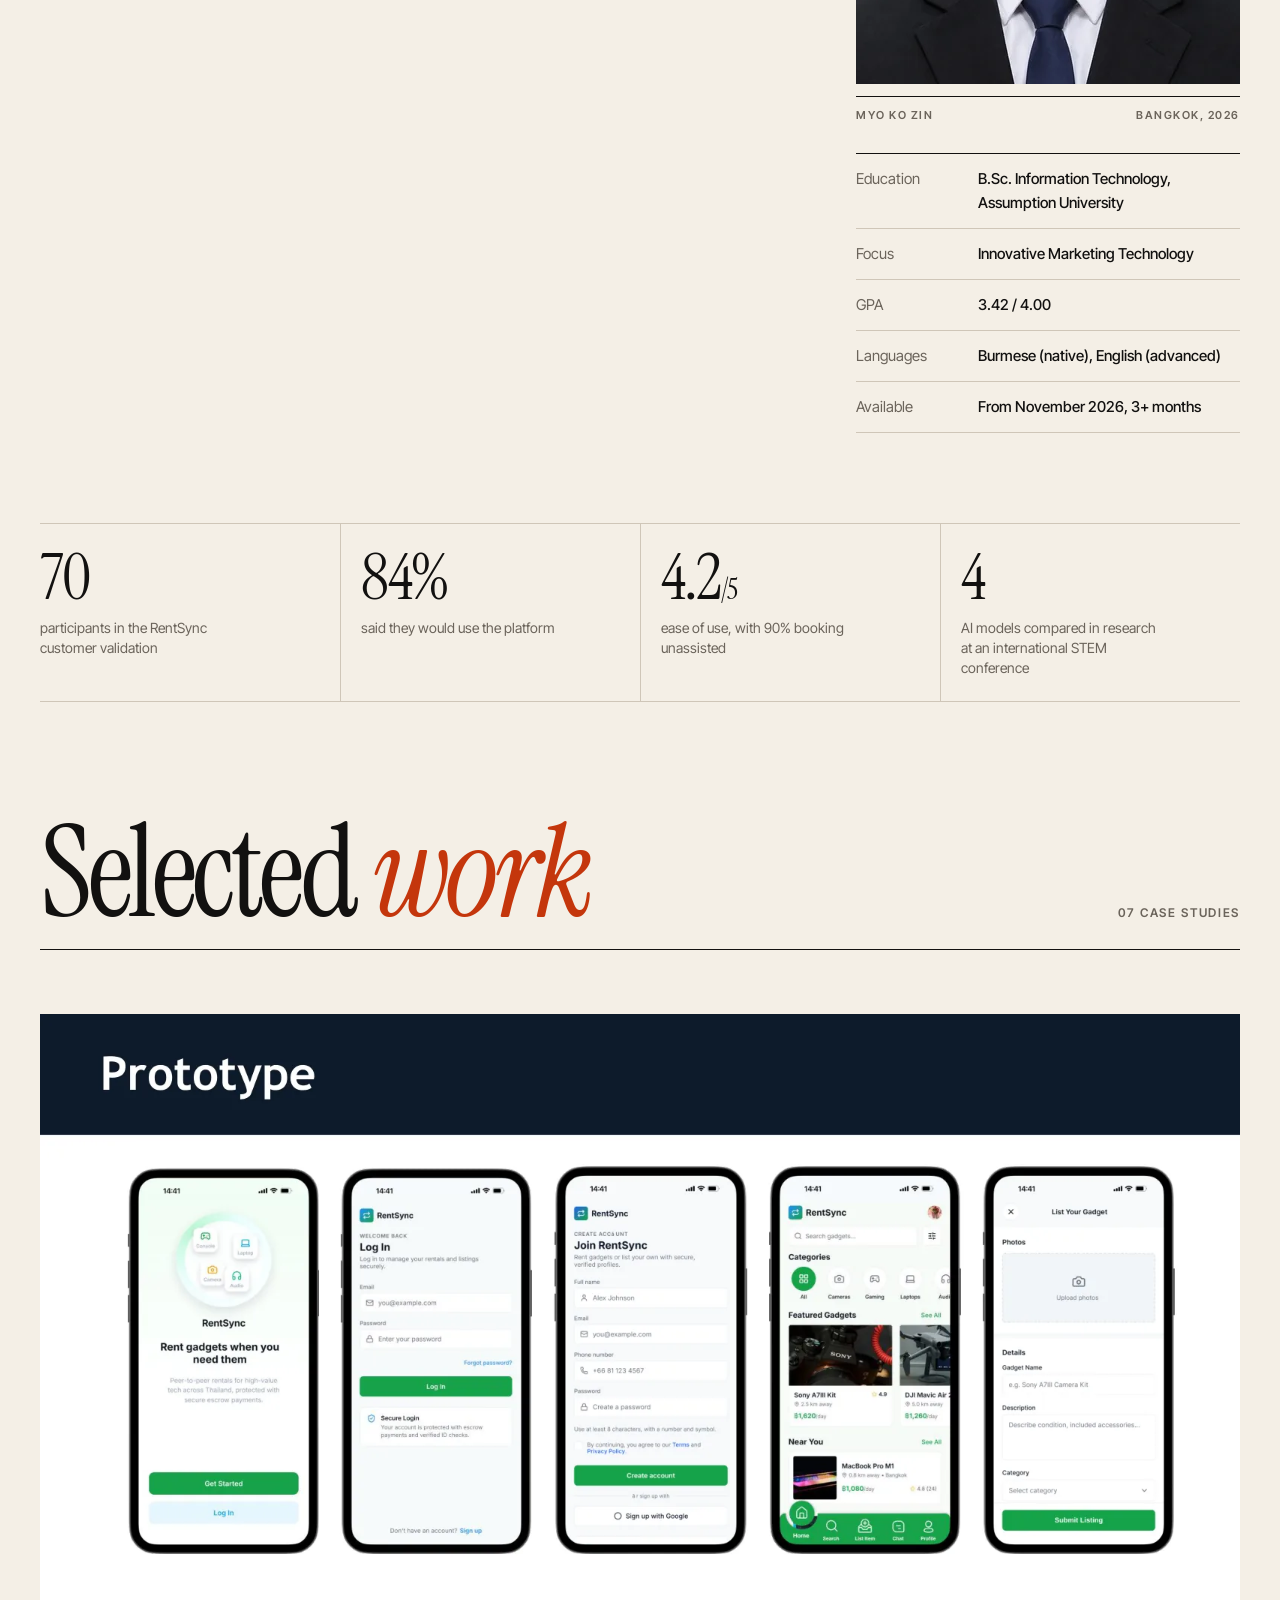
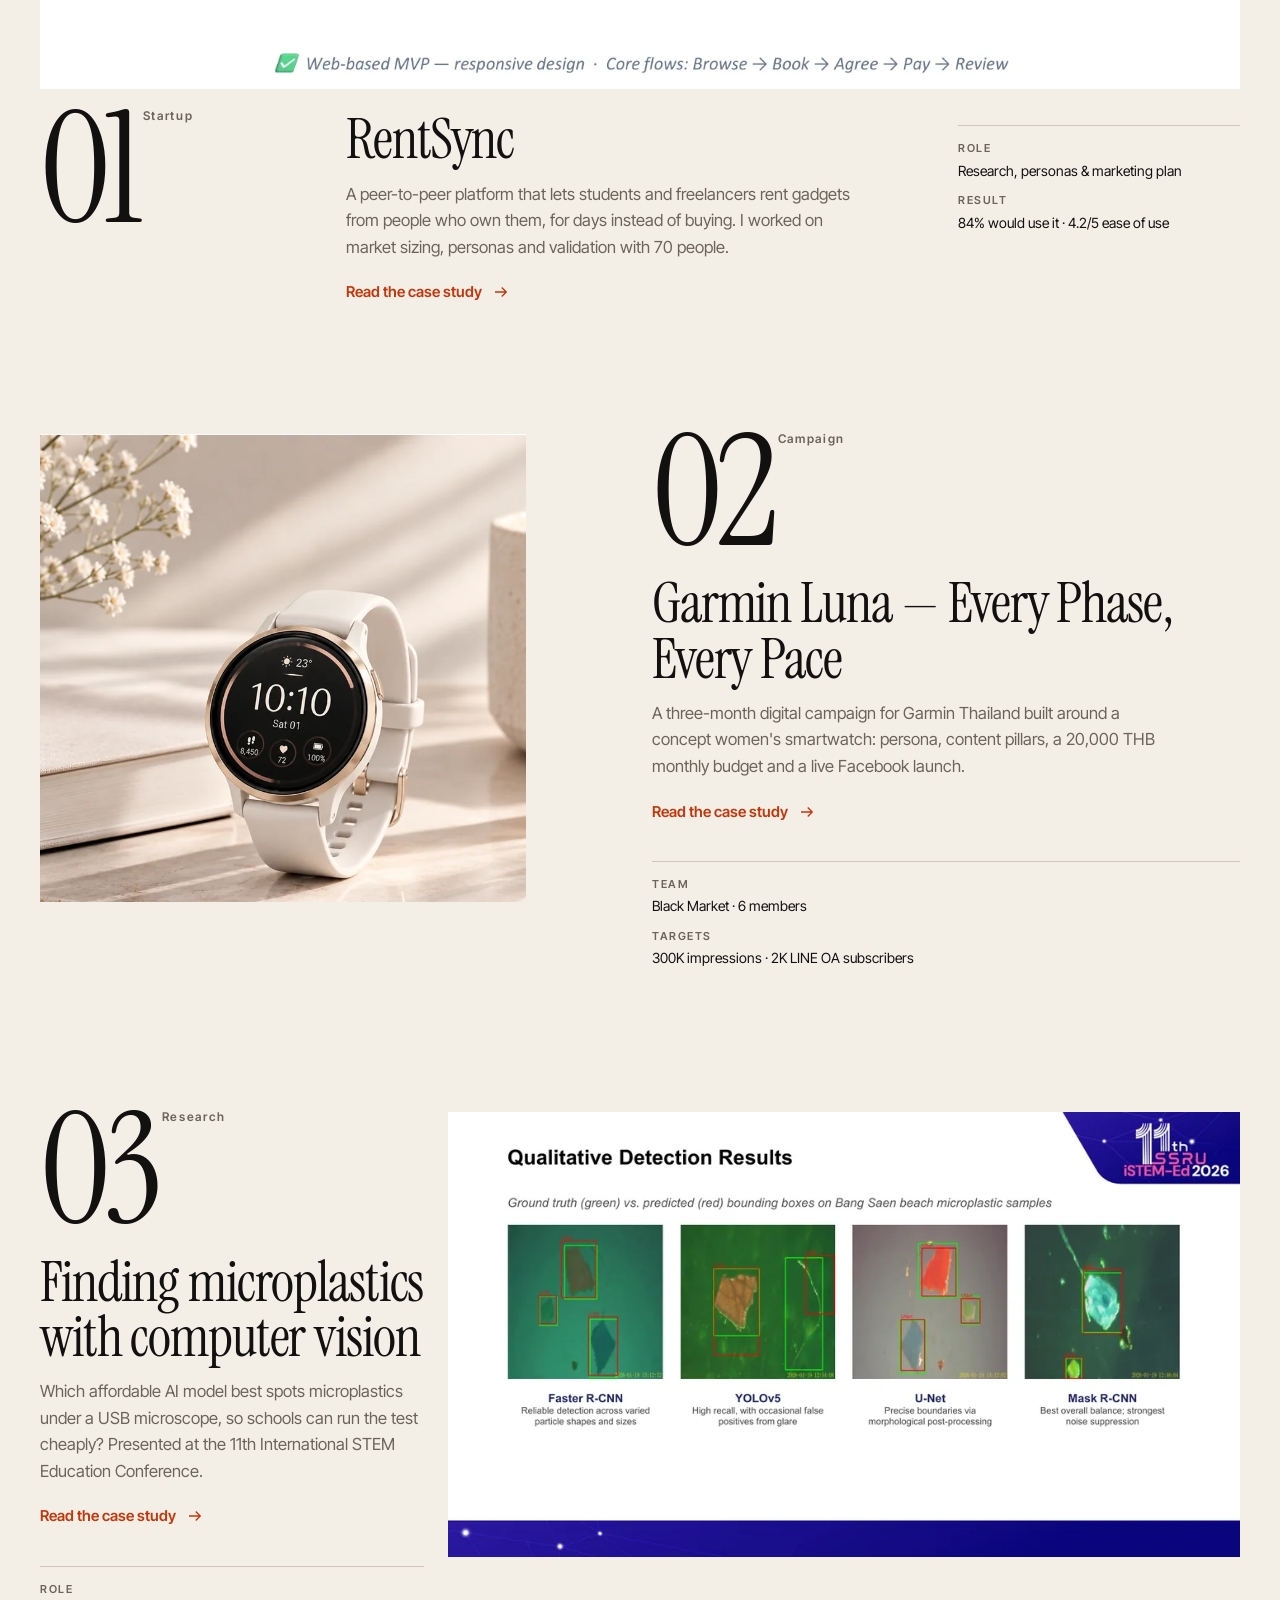
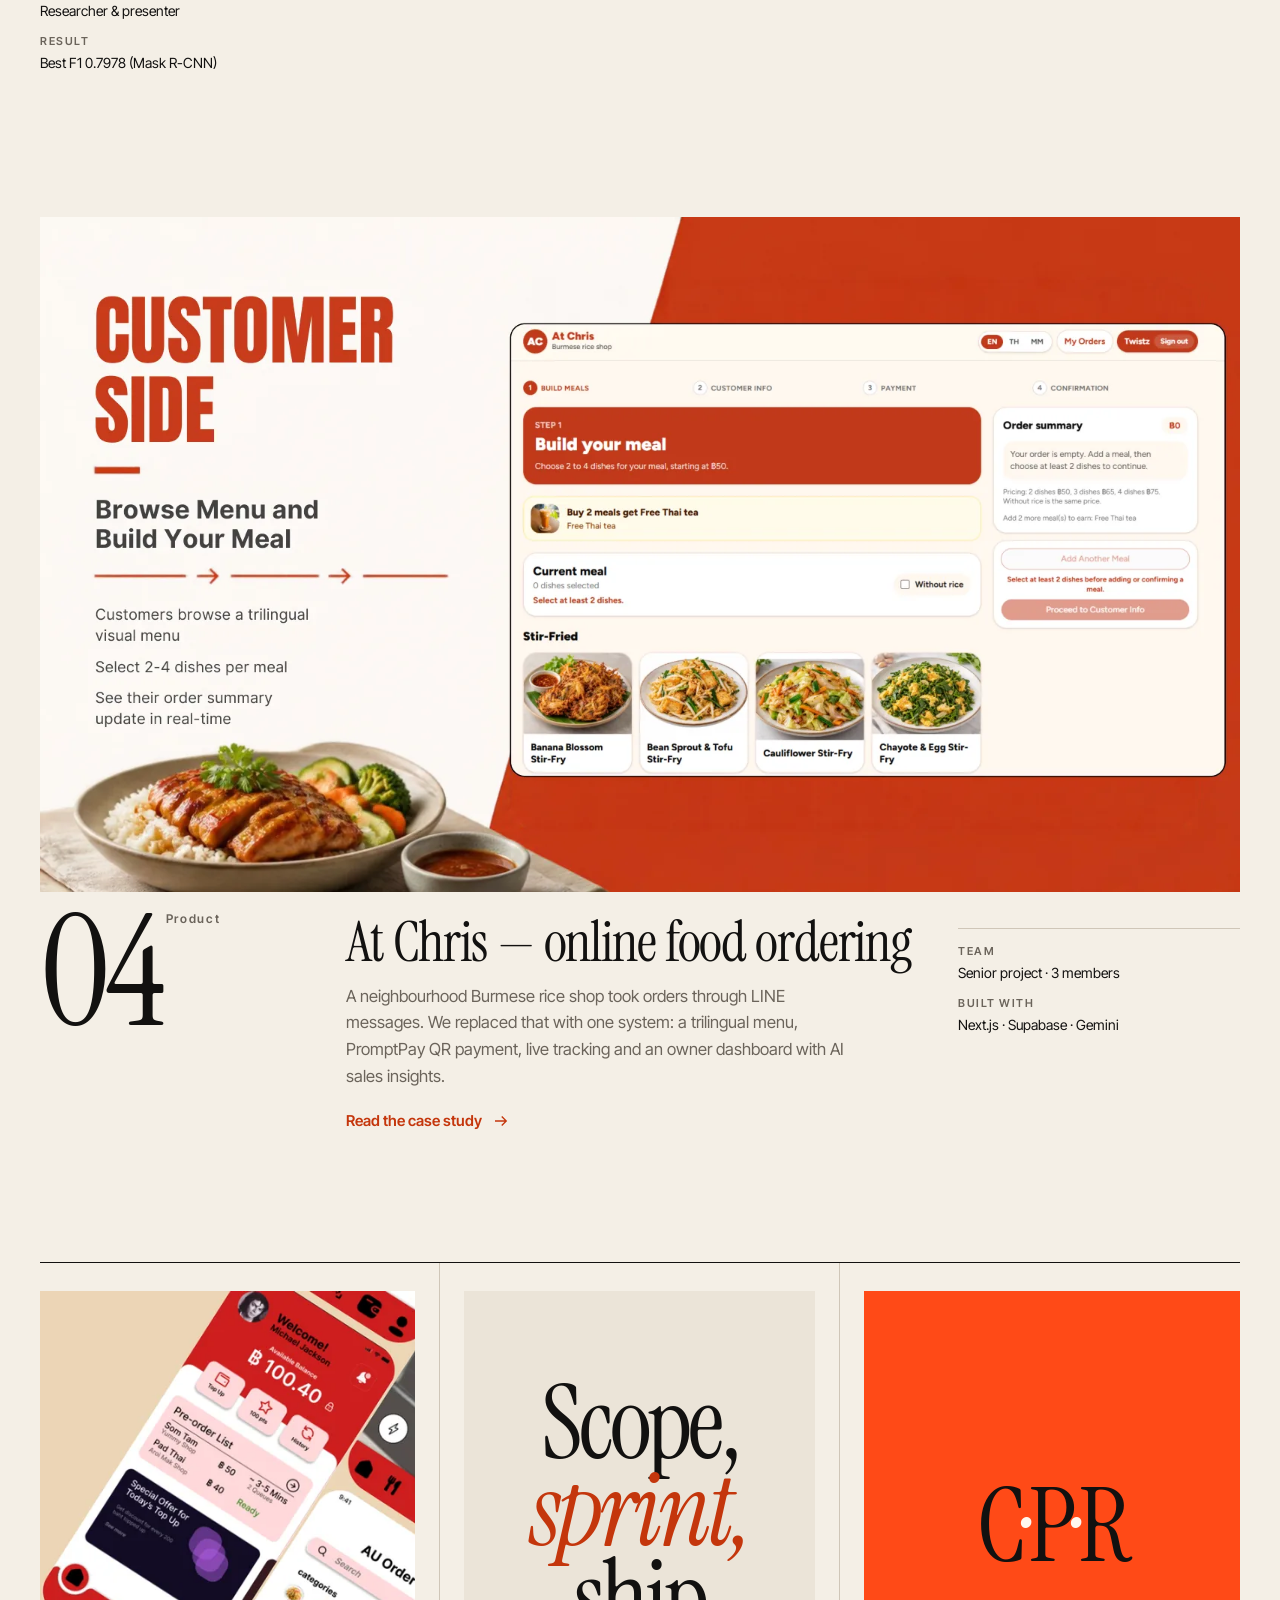
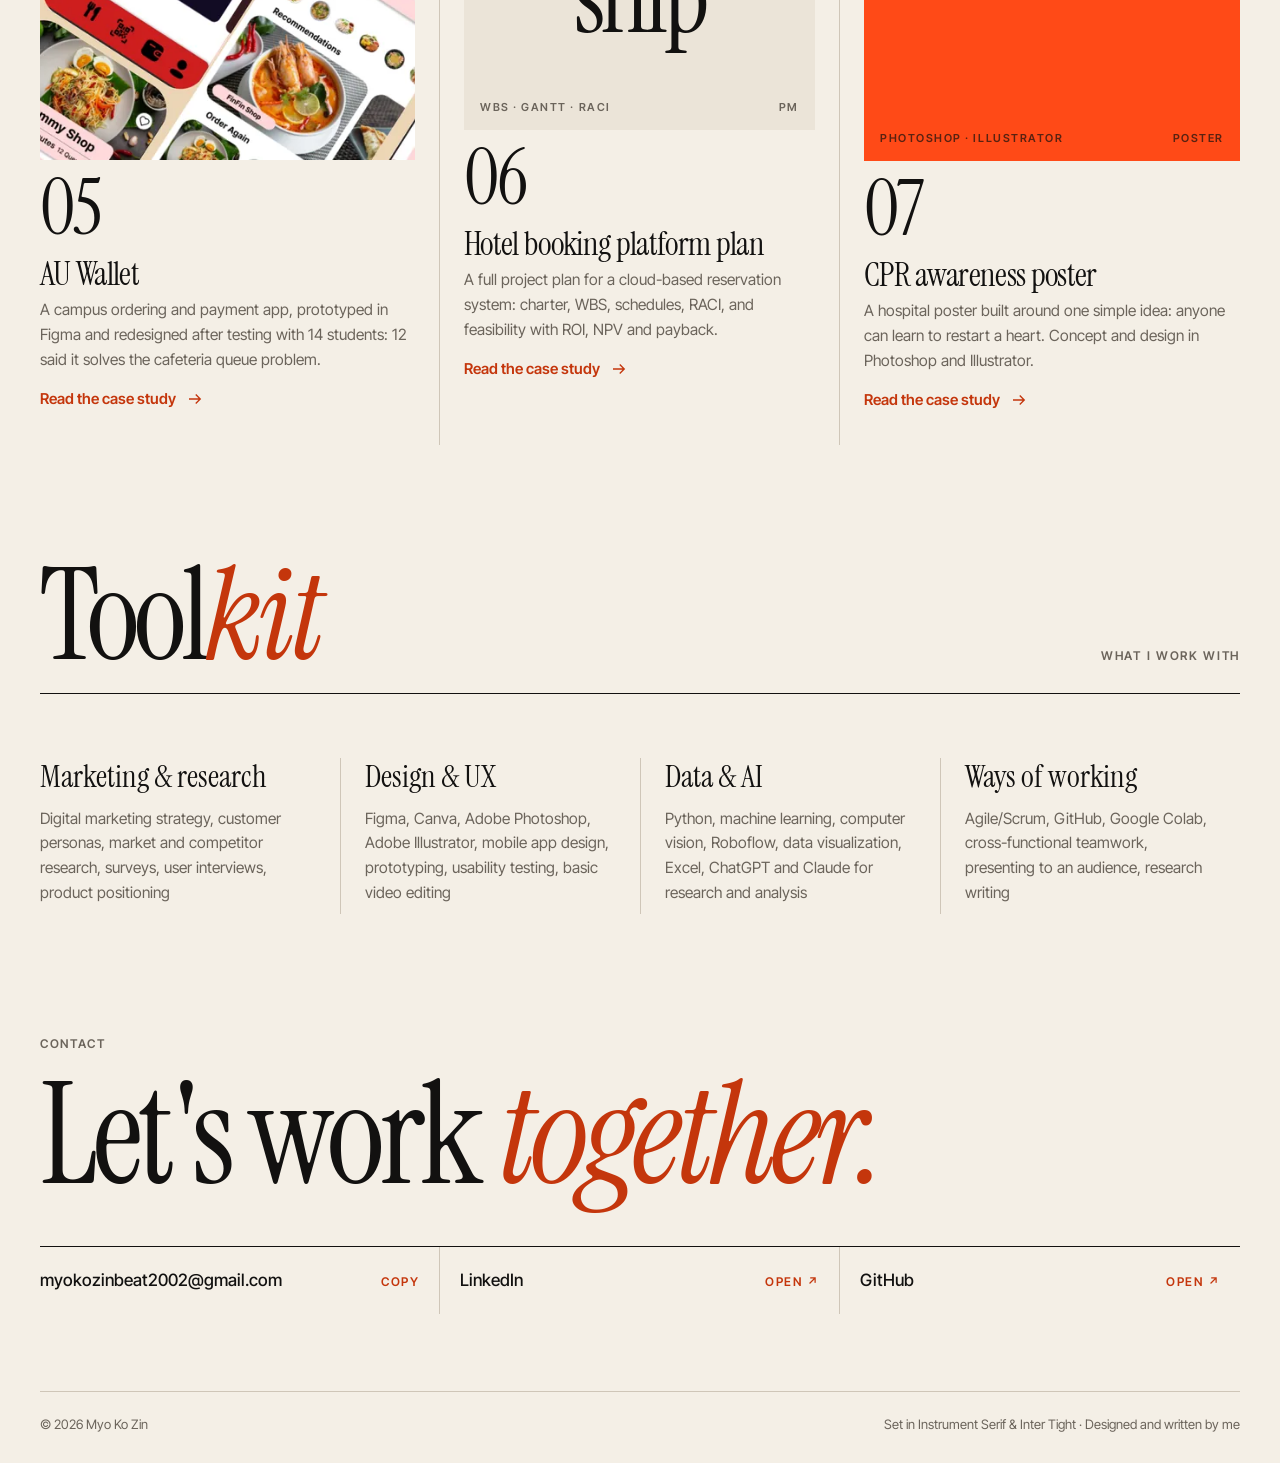
==== commit 478ae982: "Move About to directly after the hero About now comes first after the name and tagline, and leads th" ====
--- a/index.html
+++ b/index.html
@@ -29,9 +29,9 @@
     <div class="right">
       <nav aria-label="Main">
         <ul>
+          <li><a href="#about">About</a></li>
           <li><a href="#work">Work</a></li>
           <li class="opt"><a href="#toolkit">Toolkit</a></li>
-          <li class="opt"><a href="#about">About</a></li>
           <li><a href="#contact">Contact</a></li>
         </ul>
       </nav>
@@ -52,6 +52,34 @@
     <div class="sub">
       <p class="tagline">Marketing, <em>measured.</em></p>
       <p class="intro">IT graduate in <strong>Innovative Marketing Technology</strong> from Assumption University. I research audiences, design the experience, and use data and AI tools to find out what actually works.</p>
+    </div>
+  </section>
+
+  <section class="section wrap" id="about" aria-labelledby="about-h">
+    <div class="section-head reveal">
+      <h2 id="about-h">About</h2>
+      <span class="kicker">Bangkok, Thailand</span>
+    </div>
+    <div class="about reveal">
+      <p class="lead">I sit between the people who <em>build</em> things and the people who <em>sell</em> them.</p>
+      <div class="copy">
+        <p>I studied Information Technology with a concentration in Innovative Marketing Technology, so I speak both languages: user research and campaign plans on one side, prototypes, data and AI models on the other.</p>
+        <p>I like starting with real users, turning what I learn into something you can see, and then measuring whether it worked. I'm comfortable with numbers, I design my own visuals, and I use AI tools every day while checking what they give me.</p>
+        <p>I'm looking for an internship in digital marketing, MarTech, content or UX in Bangkok, where I can learn from a team and contribute from the first week.</p>
+      </div>
+      <aside class="about-side">
+        <figure class="portrait">
+          <img src="images/web/myo-ko-zin-900.webp" srcset="images/web/myo-ko-zin-480.webp 480w, images/web/myo-ko-zin-900.webp 900w" sizes="(min-width: 900px) 30vw, 80vw" width="900" height="900" loading="lazy" alt="Portrait of Myo Ko Zin in a dark suit and navy tie">
+          <figcaption><span>Myo Ko Zin</span><span>Bangkok, 2026</span></figcaption>
+        </figure>
+        <dl class="facts">
+          <div><dt>Education</dt><dd>B.Sc. Information Technology, Assumption University</dd></div>
+          <div><dt>Focus</dt><dd>Innovative Marketing Technology</dd></div>
+          <div><dt>GPA</dt><dd>3.42 / 4.00</dd></div>
+          <div><dt>Languages</dt><dd>Burmese (native), English (advanced)</dd></div>
+          <div><dt>Available</dt><dd>From November 2026, 3+ months</dd></div>
+        </dl>
+      </aside>
     </div>
   </section>
 
@@ -182,34 +210,6 @@
     </div>
   </section>
 
-  <section class="section wrap" id="about" aria-labelledby="about-h">
-    <div class="section-head reveal">
-      <h2 id="about-h">About</h2>
-      <span class="kicker">Bangkok, Thailand</span>
-    </div>
-    <div class="about reveal">
-      <p class="lead">I sit between the people who <em>build</em> things and the people who <em>sell</em> them.</p>
-      <div class="copy">
-        <p>I studied Information Technology with a concentration in Innovative Marketing Technology, so I speak both languages: user research and campaign plans on one side, prototypes, data and AI models on the other.</p>
-        <p>I like starting with real users, turning what I learn into something you can see, and then measuring whether it worked. I'm comfortable with numbers, I design my own visuals, and I use AI tools every day while checking what they give me.</p>
-        <p>I'm looking for an internship in digital marketing, MarTech, content or UX in Bangkok, where I can learn from a team and contribute from the first week.</p>
-      </div>
-      <aside class="about-side">
-        <figure class="portrait">
-          <img src="images/web/myo-ko-zin-900.webp" srcset="images/web/myo-ko-zin-480.webp 480w, images/web/myo-ko-zin-900.webp 900w" sizes="(min-width: 900px) 30vw, 80vw" width="900" height="900" loading="lazy" alt="Portrait of Myo Ko Zin in a dark suit and navy tie">
-          <figcaption><span>Myo Ko Zin</span><span>Bangkok, 2026</span></figcaption>
-        </figure>
-        <dl class="facts">
-          <div><dt>Education</dt><dd>B.Sc. Information Technology, Assumption University</dd></div>
-          <div><dt>Focus</dt><dd>Innovative Marketing Technology</dd></div>
-          <div><dt>GPA</dt><dd>3.42 / 4.00</dd></div>
-          <div><dt>Languages</dt><dd>Burmese (native), English (advanced)</dd></div>
-          <div><dt>Available</dt><dd>From November 2026, 3+ months</dd></div>
-        </dl>
-      </aside>
-    </div>
-  </section>
-
   <section class="contact wrap" id="contact" aria-labelledby="contact-h">
     <span class="kicker">Contact</span>
     <a class="big reveal" id="contact-h" href="mailto:myokozinbeat2002@gmail.com">Let's work <em>together.</em></a>
--- a/assets/css/site.css
+++ b/assets/css/site.css
@@ -96,7 +96,7 @@
 }
 
 /* numbers strip */
-.figures { display: grid; grid-template-columns: repeat(4, minmax(0, 1fr)); border-top: 1px solid var(--rule); border-bottom: 1px solid var(--rule); }
+.figures { display: grid; grid-template-columns: repeat(4, minmax(0, 1fr)); border-top: 1px solid var(--rule); border-bottom: 1px solid var(--rule); margin-top: clamp(56px, 7vw, 110px); }
 .figures div { padding: 22px 20px 22px 0; }
 .figures div + div { border-left: 1px solid var(--rule); padding-left: 20px; }
 .figures b { display: block; font-family: var(--display); font-weight: 400; font-size: clamp(40px, 5vw, 68px); line-height: 1; letter-spacing: -.02em; font-variant-numeric: lining-nums; }
@@ -219,8 +219,7 @@
 .about .copy p { max-width: 60ch; margin: 0 0 14px; }
 .about-side { grid-column: 9 / span 4; grid-row: 1 / span 2; display: grid; gap: 28px; align-content: start; }
 .portrait { margin: 0; }
-.portrait img { width: 100%; aspect-ratio: 4 / 5; object-fit: cover; object-position: 50% 30%; background: var(--paper-2); filter: grayscale(1) contrast(1.05); transition: filter .8s var(--ease); }
-.portrait:hover img { filter: none; }
+.portrait img { width: 100%; aspect-ratio: 4 / 5; object-fit: cover; object-position: 50% 30%; background: var(--paper-2); }
 .portrait figcaption { display: flex; justify-content: space-between; gap: 12px; padding-top: 10px; border-top: 1px solid var(--ink); margin-top: 12px; font-size: 11px; font-weight: 600; letter-spacing: .14em; text-transform: uppercase; color: var(--muted); }
 .facts { margin: 0; border-top: 1px solid var(--ink); align-self: start; }
 .facts div { display: grid; grid-template-columns: 110px 1fr; gap: 12px; padding: 13px 0; border-bottom: 1px solid var(--rule); font-size: 15px; }
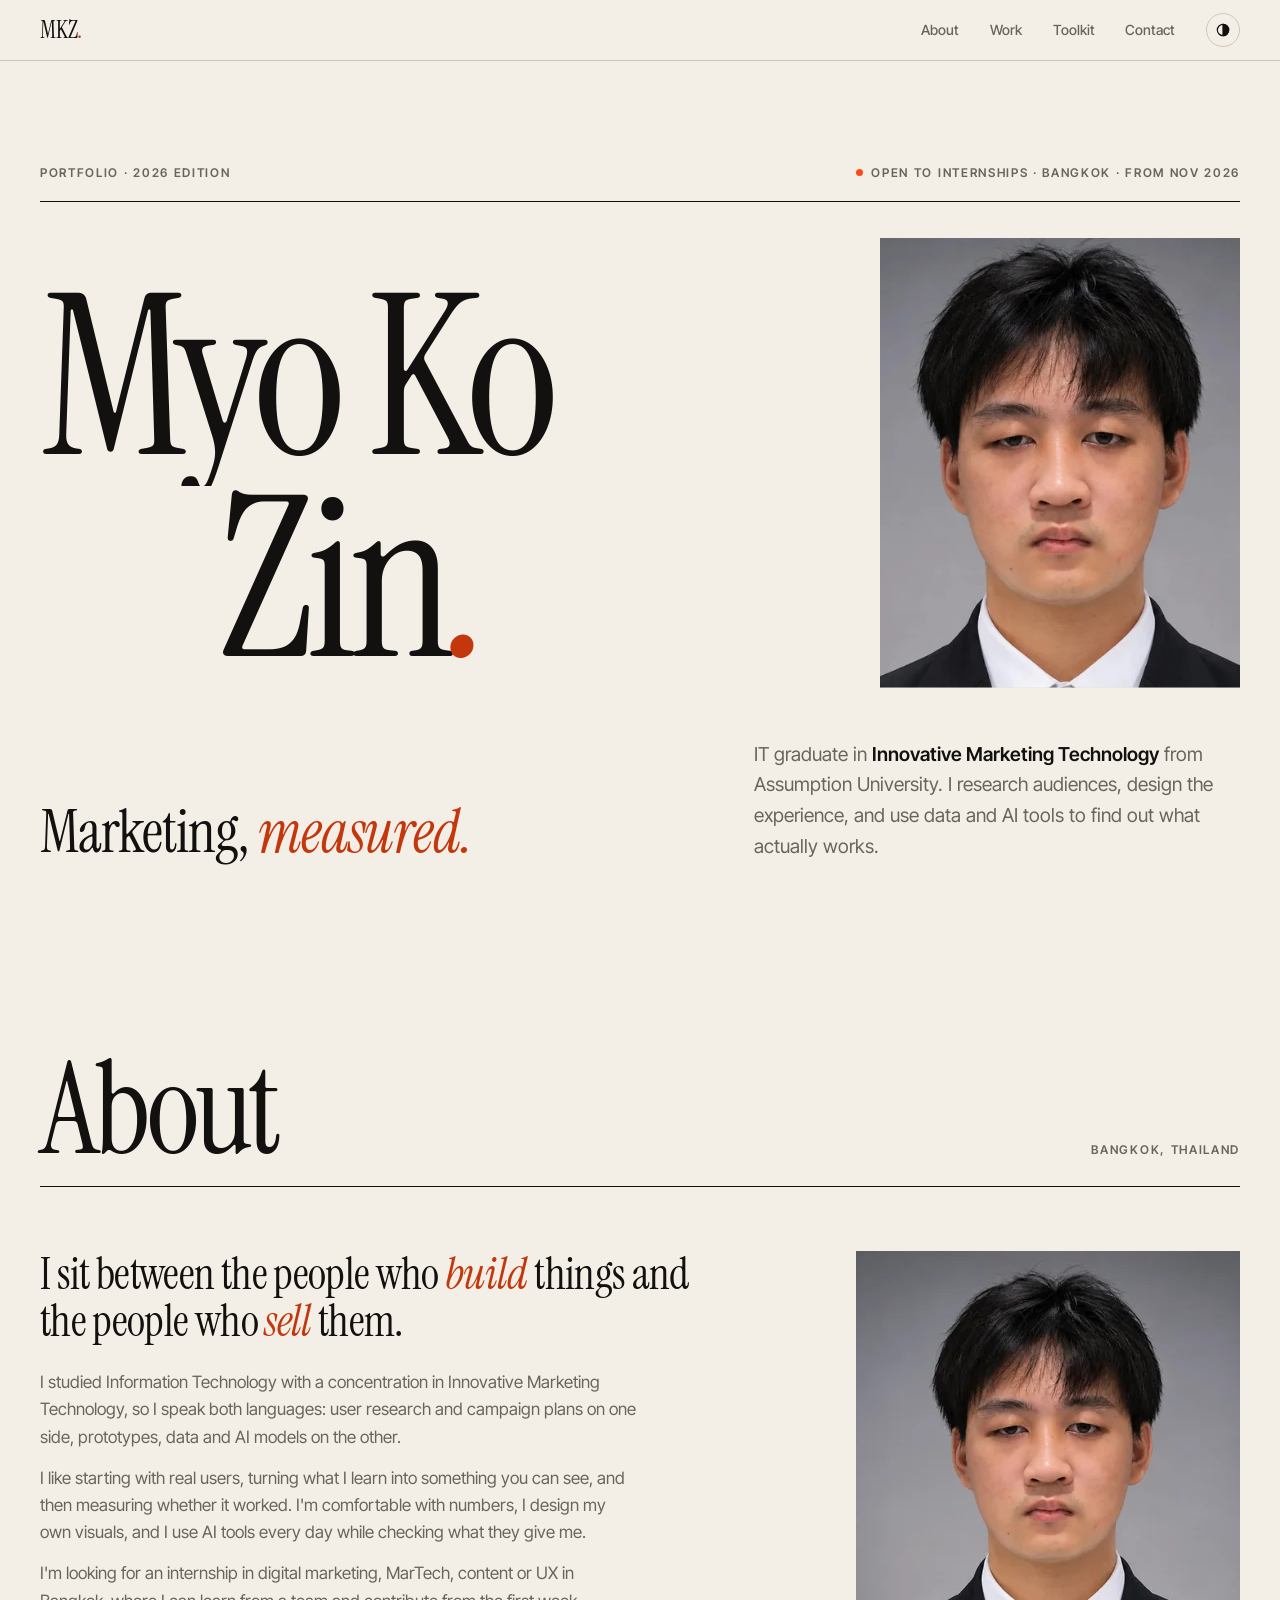
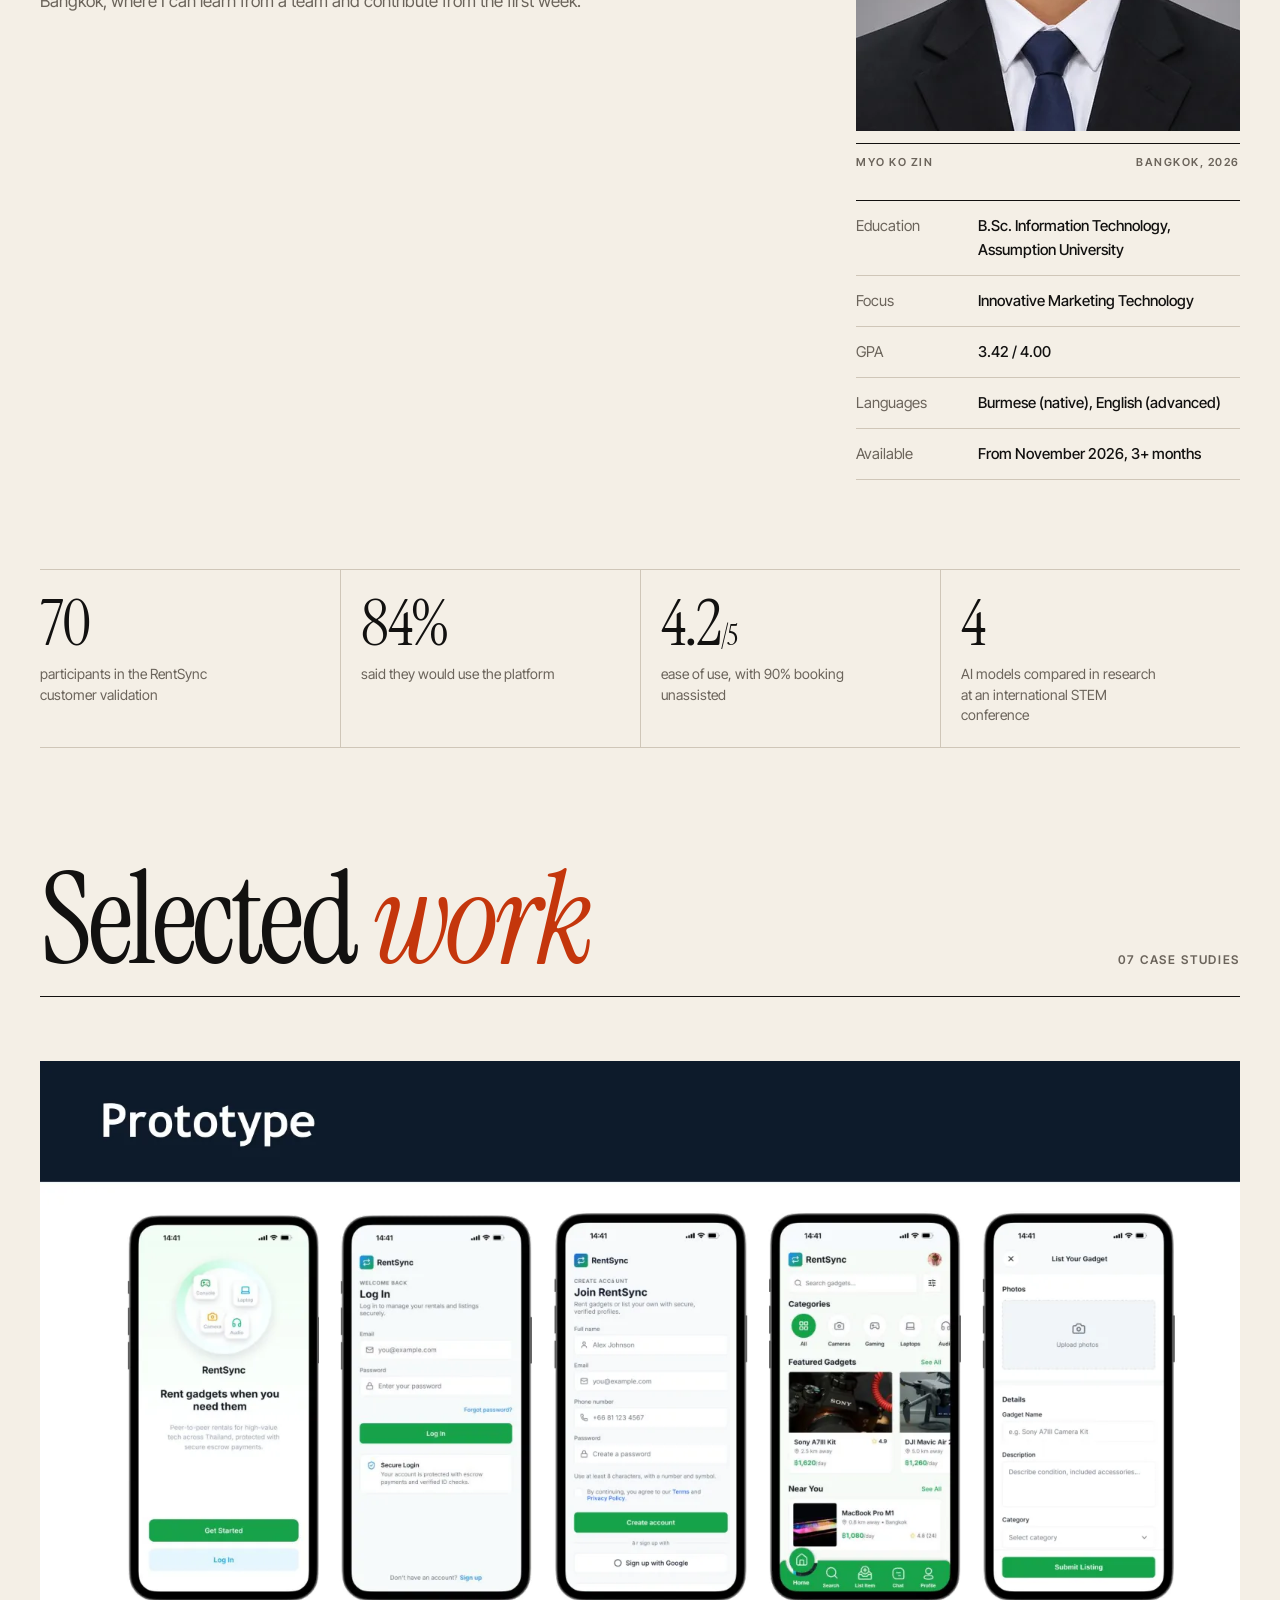
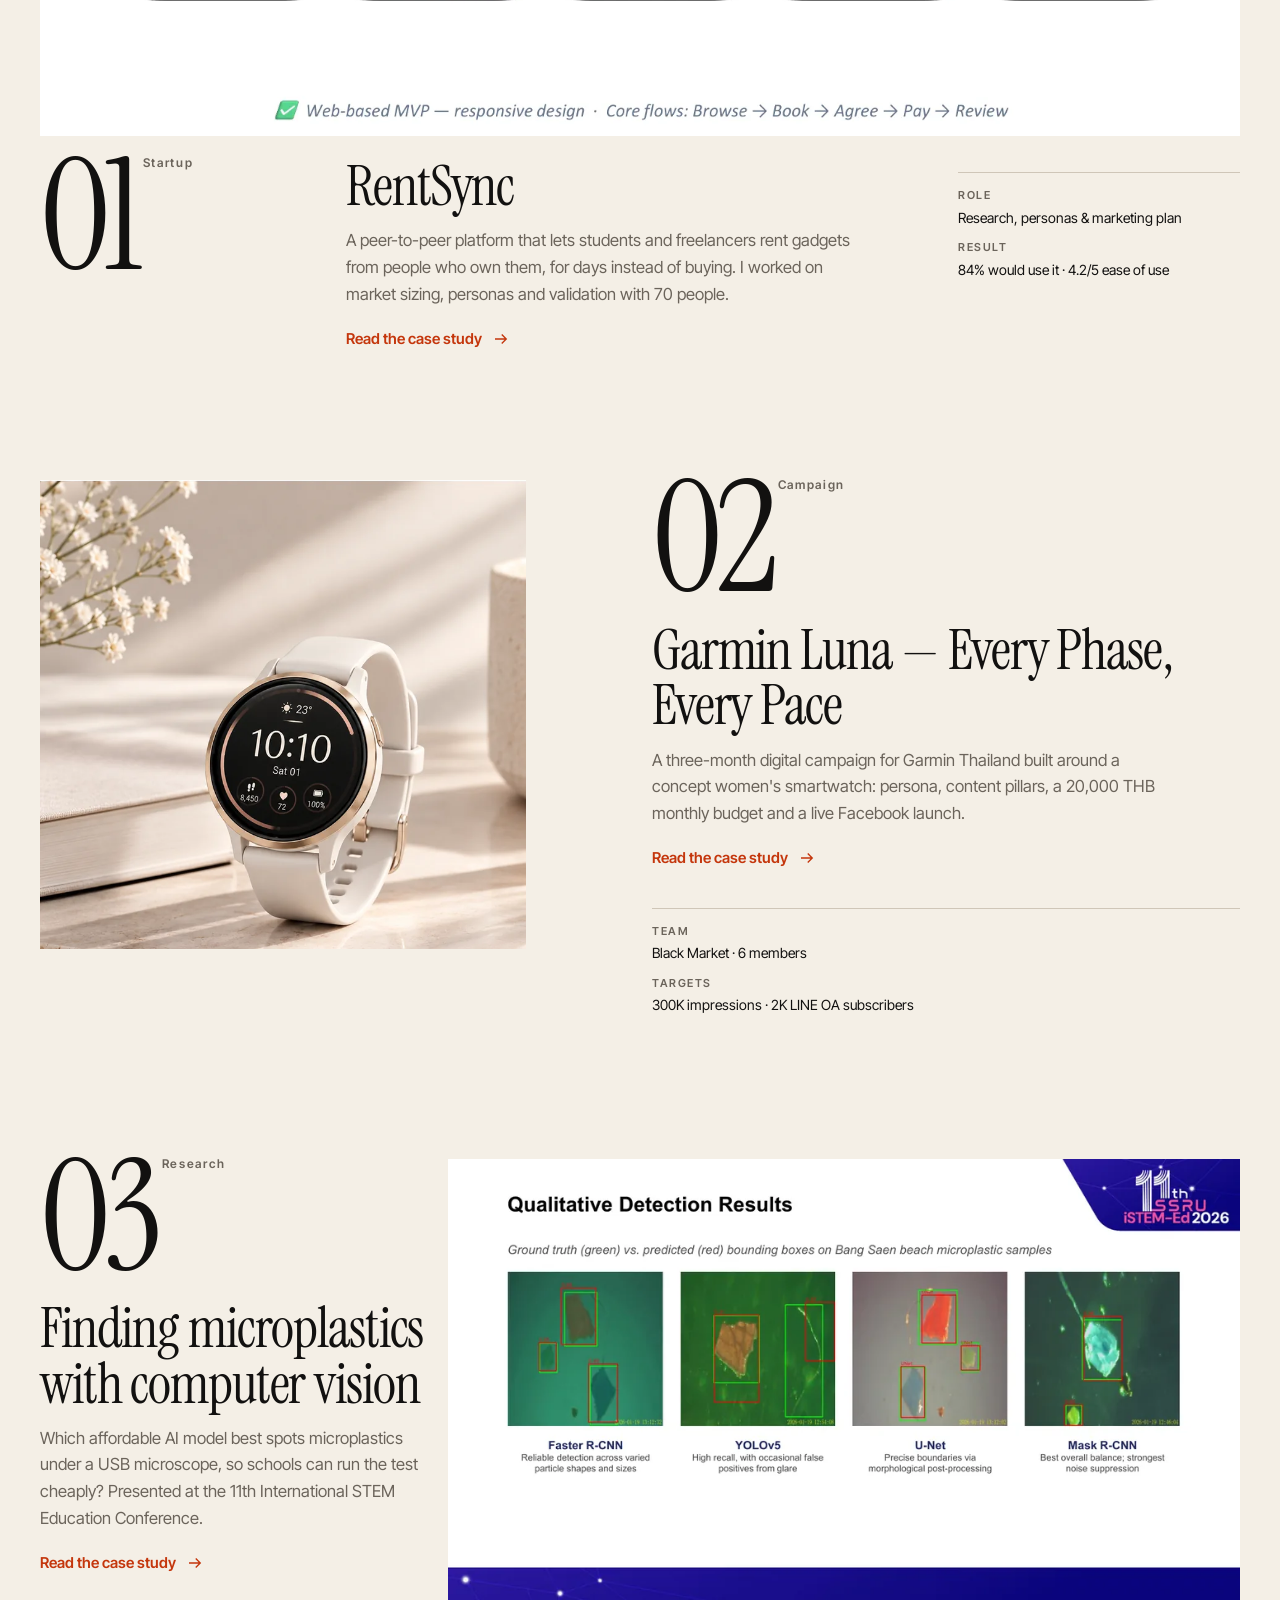
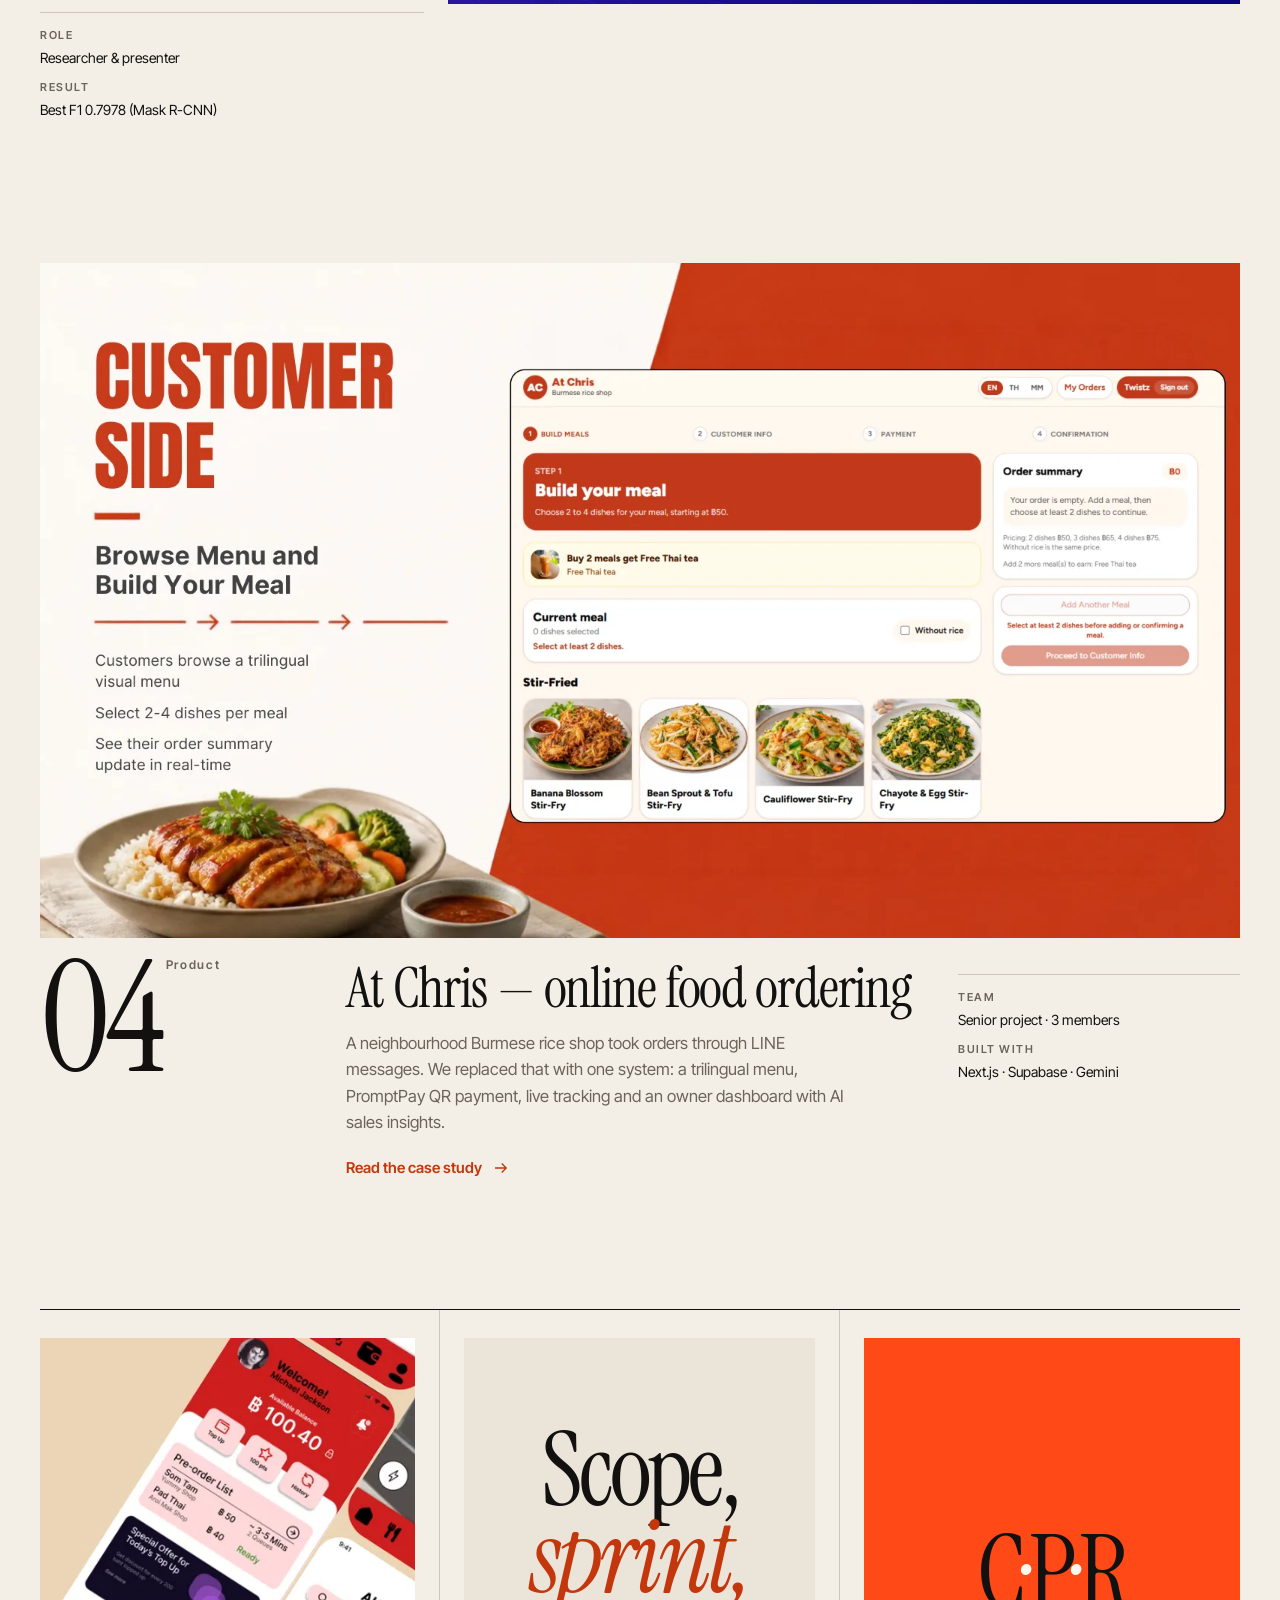
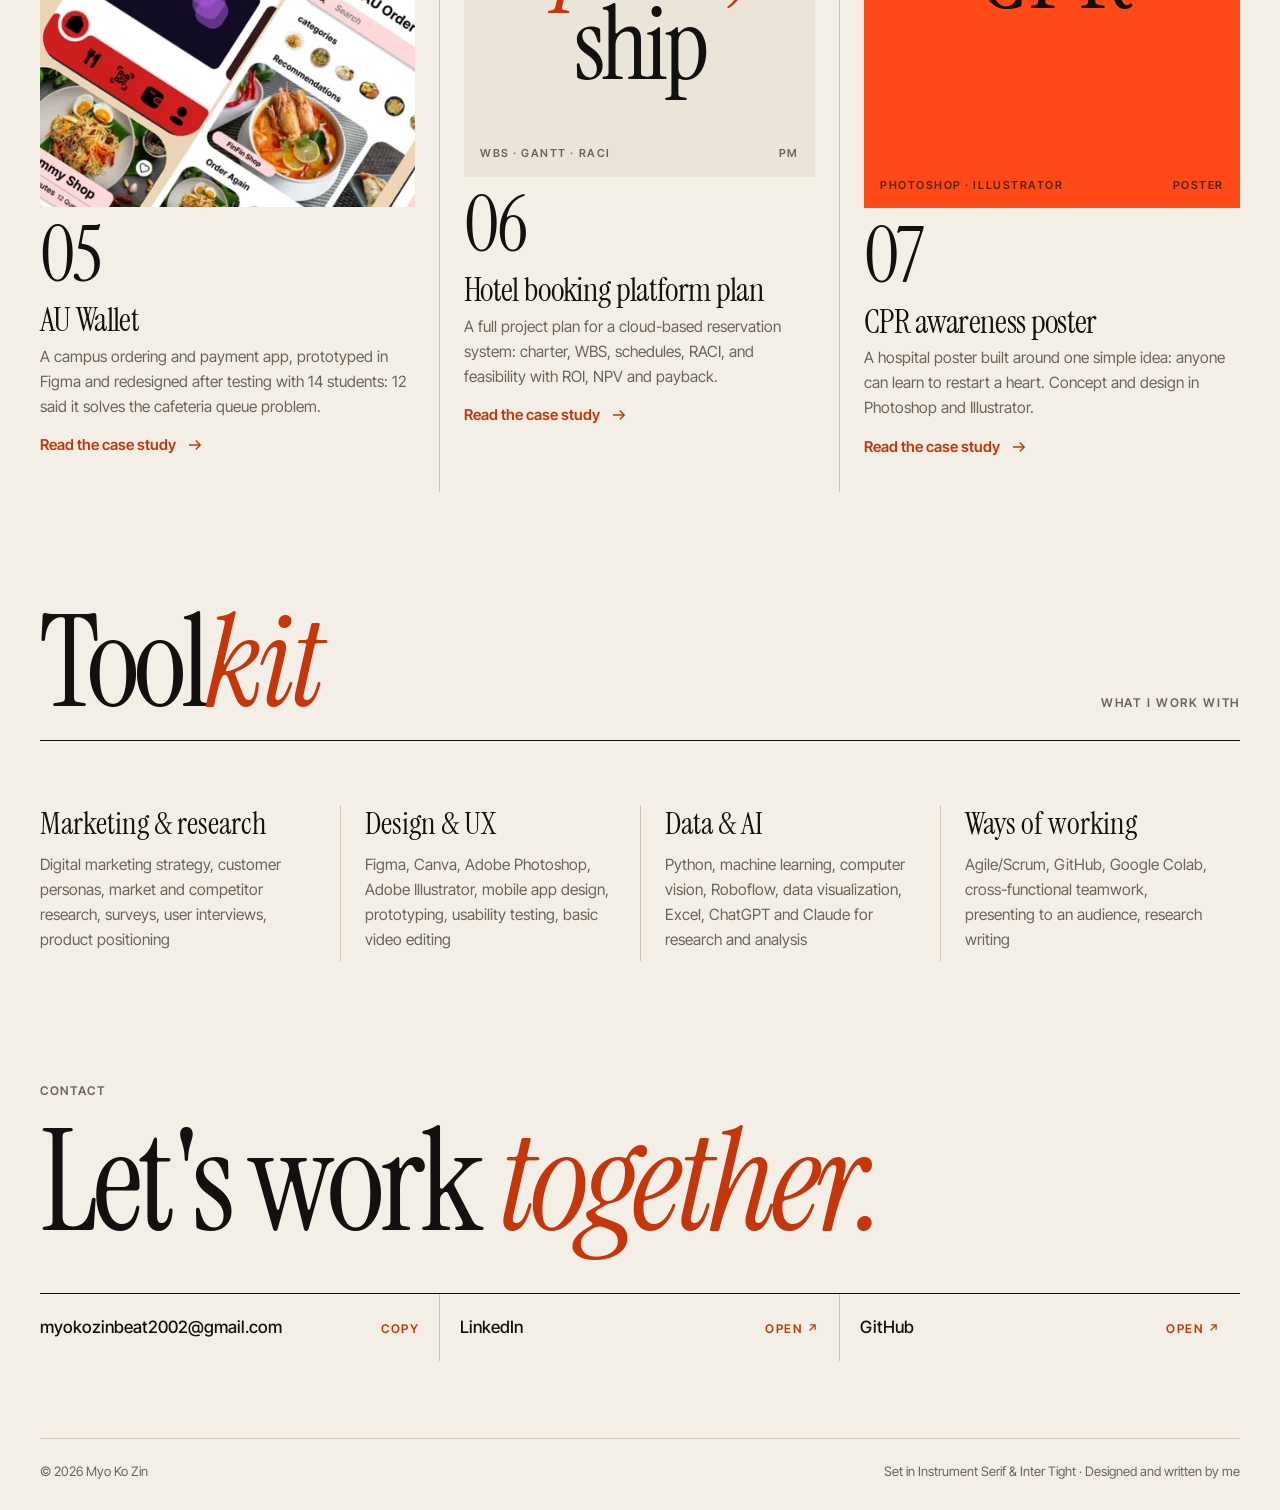
==== commit b29d1fa8: "Add portrait beside the name in the hero Tighter head-and-shoulders crop with a reveal-on-load anima" ====
--- a/index.html
+++ b/index.html
@@ -48,7 +48,12 @@
       <span class="kicker">Portfolio · 2026 edition</span>
       <span class="kicker status">Open to internships · Bangkok · from Nov 2026</span>
     </div>
-    <h1 id="name"><span class="line"><span>Myo Ko</span></span><span class="line"><span>Zin<em>.</em></span></span></h1>
+    <div class="hero-top">
+      <h1 id="name"><span class="line"><span>Myo Ko</span></span><span class="line"><span>Zin<em>.</em></span></span></h1>
+      <figure class="hero-photo">
+        <img src="images/web/myo-ko-zin-hero-760.webp" srcset="images/web/myo-ko-zin-hero-440.webp 440w, images/web/myo-ko-zin-hero-760.webp 760w" sizes="(min-width: 821px) 28vw, 52vw" width="760" height="950" fetchpriority="high" alt="Myo Ko Zin">
+      </figure>
+    </div>
     <div class="sub">
       <p class="tagline">Marketing, <em>measured.</em></p>
       <p class="intro">IT graduate in <strong>Innovative Marketing Technology</strong> from Assumption University. I research audiences, design the experience, and use data and AI tools to find out what actually works.</p>
--- a/assets/css/site.css
+++ b/assets/css/site.css
@@ -74,6 +74,14 @@
 .hero h1 {
   font-family: var(--display); font-weight: 400; margin: clamp(18px, 3vw, 36px) 0 0;
   font-size: clamp(76px, 17.5vw, 268px); line-height: .84; letter-spacing: -.035em;
+}
+.hero-top { display: grid; grid-template-columns: repeat(12, minmax(0, 1fr)); column-gap: 24px; align-items: end; }
+.hero-top h1 { grid-column: 1 / span 9; grid-row: 1; position: relative; z-index: 1; }
+.hero-photo { grid-column: 9 / span 4; grid-row: 1; margin: clamp(18px, 3vw, 36px) 0 0; justify-self: end; width: 100%; max-width: 360px; overflow: hidden; background: var(--paper-2); }
+.hero-photo img { width: 100%; aspect-ratio: 4 / 5; object-fit: cover; }
+@media (max-width: 820px) {
+  .hero-top h1 { grid-column: 1 / -1; }
+  .hero-photo { grid-column: 7 / -1; grid-row: 2; margin-top: 20px; max-width: none; }
 }
 .hero h1 .line { display: block; overflow: hidden; padding-bottom: .06em; }
 .hero h1 .line > span { display: inline-block; }
@@ -261,6 +269,8 @@
 .js .hero .issue, .js .hero .sub, .js .figures { opacity: 0; transform: translateY(14px); }
 .js.loaded .hero h1 .line > span { transform: none; transition: transform 1.1s var(--ease); }
 .js.loaded .hero h1 .line:nth-child(2) > span { transition-delay: .12s; }
+.js .hero-photo img { clip-path: inset(100% 0 0 0); transform: scale(1.08); }
+.js.loaded .hero-photo img { clip-path: inset(0 0 0 0); transform: none; transition: clip-path 1.2s var(--ease) .25s, transform 1.6s var(--ease) .25s; }
 .js.loaded .hero .issue { opacity: 1; transform: none; transition: opacity .8s var(--ease), transform .8s var(--ease); }
 .js.loaded .hero .sub { opacity: 1; transform: none; transition: opacity .9s var(--ease) .45s, transform .9s var(--ease) .45s; }
 .js.loaded .figures { opacity: 1; transform: none; transition: opacity .9s var(--ease) .65s, transform .9s var(--ease) .65s; }
@@ -271,7 +281,7 @@
 @media (prefers-reduced-motion: reduce) {
   html { scroll-behavior: auto; }
   *, *::before, *::after { transition-duration: .01ms !important; animation: none !important; transition-delay: 0s !important; }
-  .js .hero h1 .line > span, .js .hero .issue, .js .hero .sub, .js .figures, .js .reveal { opacity: 1 !important; transform: none !important; }
+  .js .hero h1 .line > span, .js .hero .issue, .js .hero .sub, .js .figures, .js .reveal, .js .hero-photo img { opacity: 1 !important; transform: none !important; clip-path: none !important; }
 }
 
 /* =========================================================
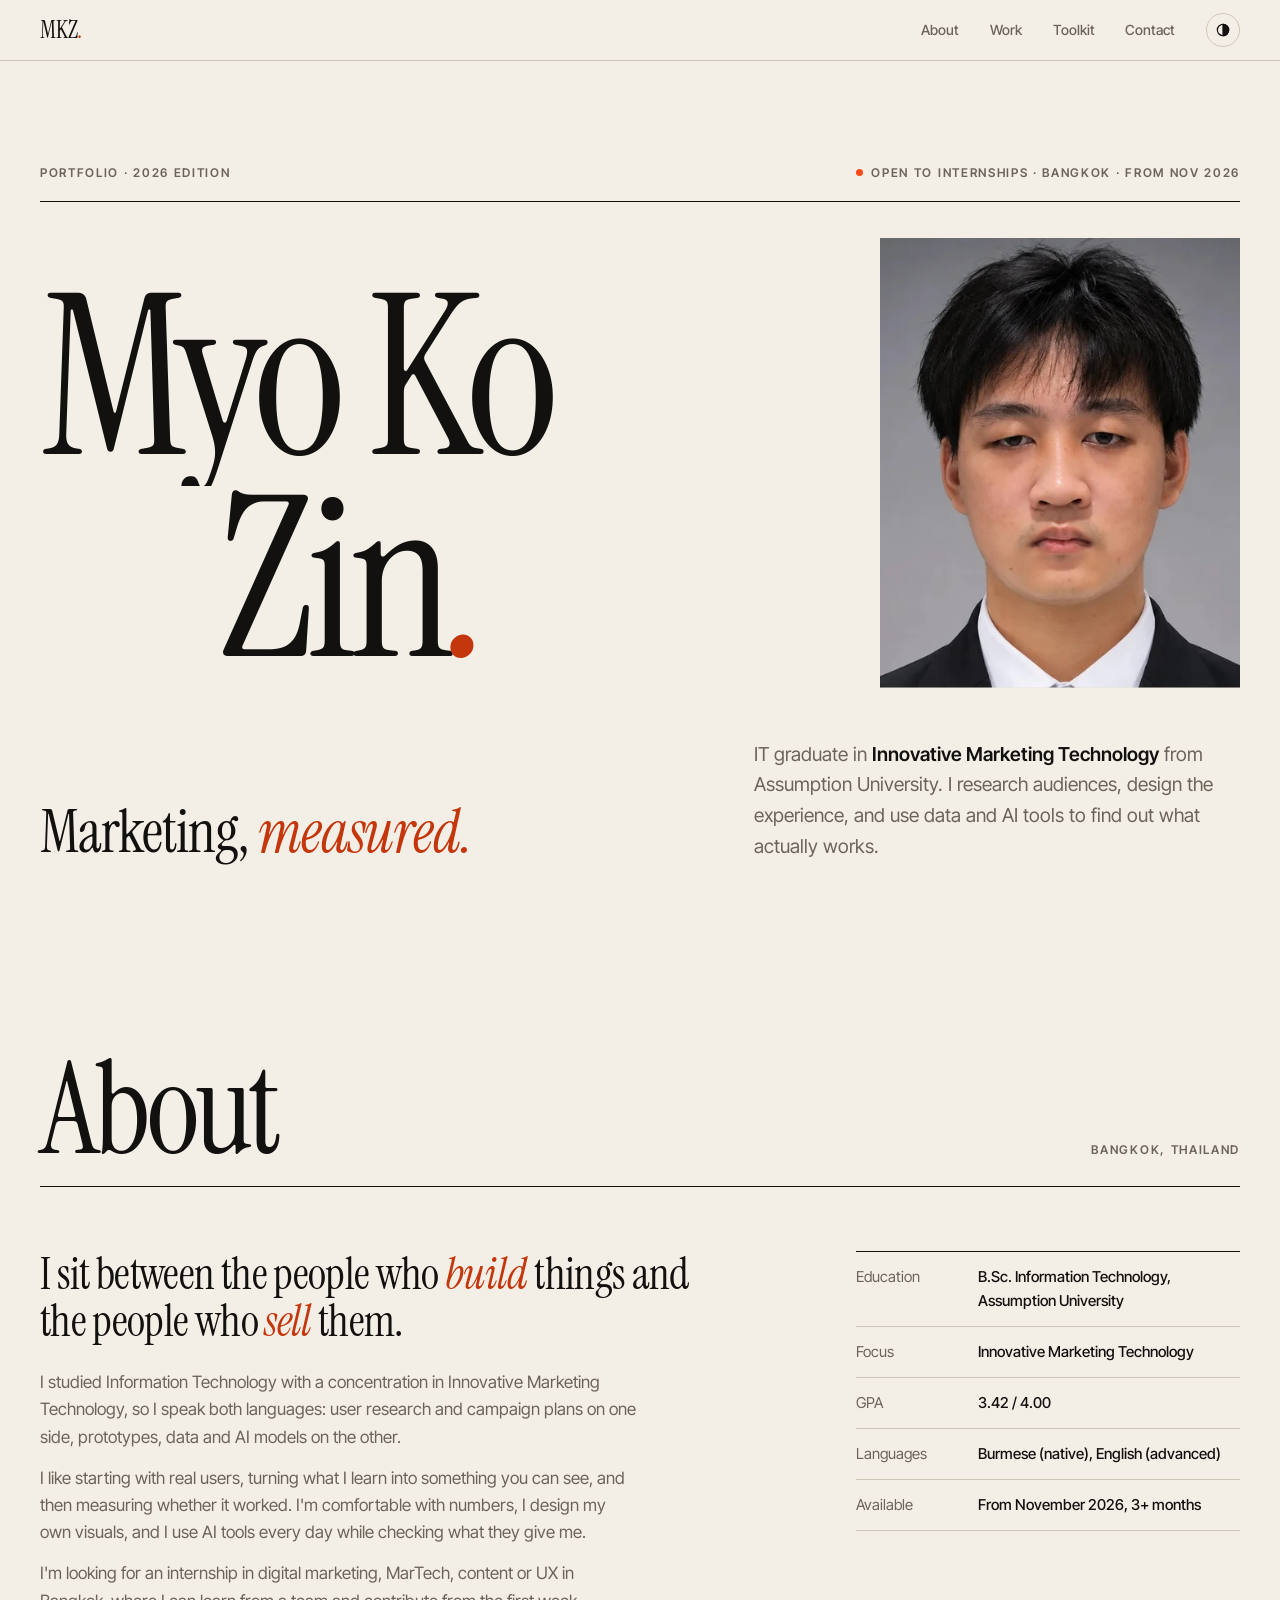
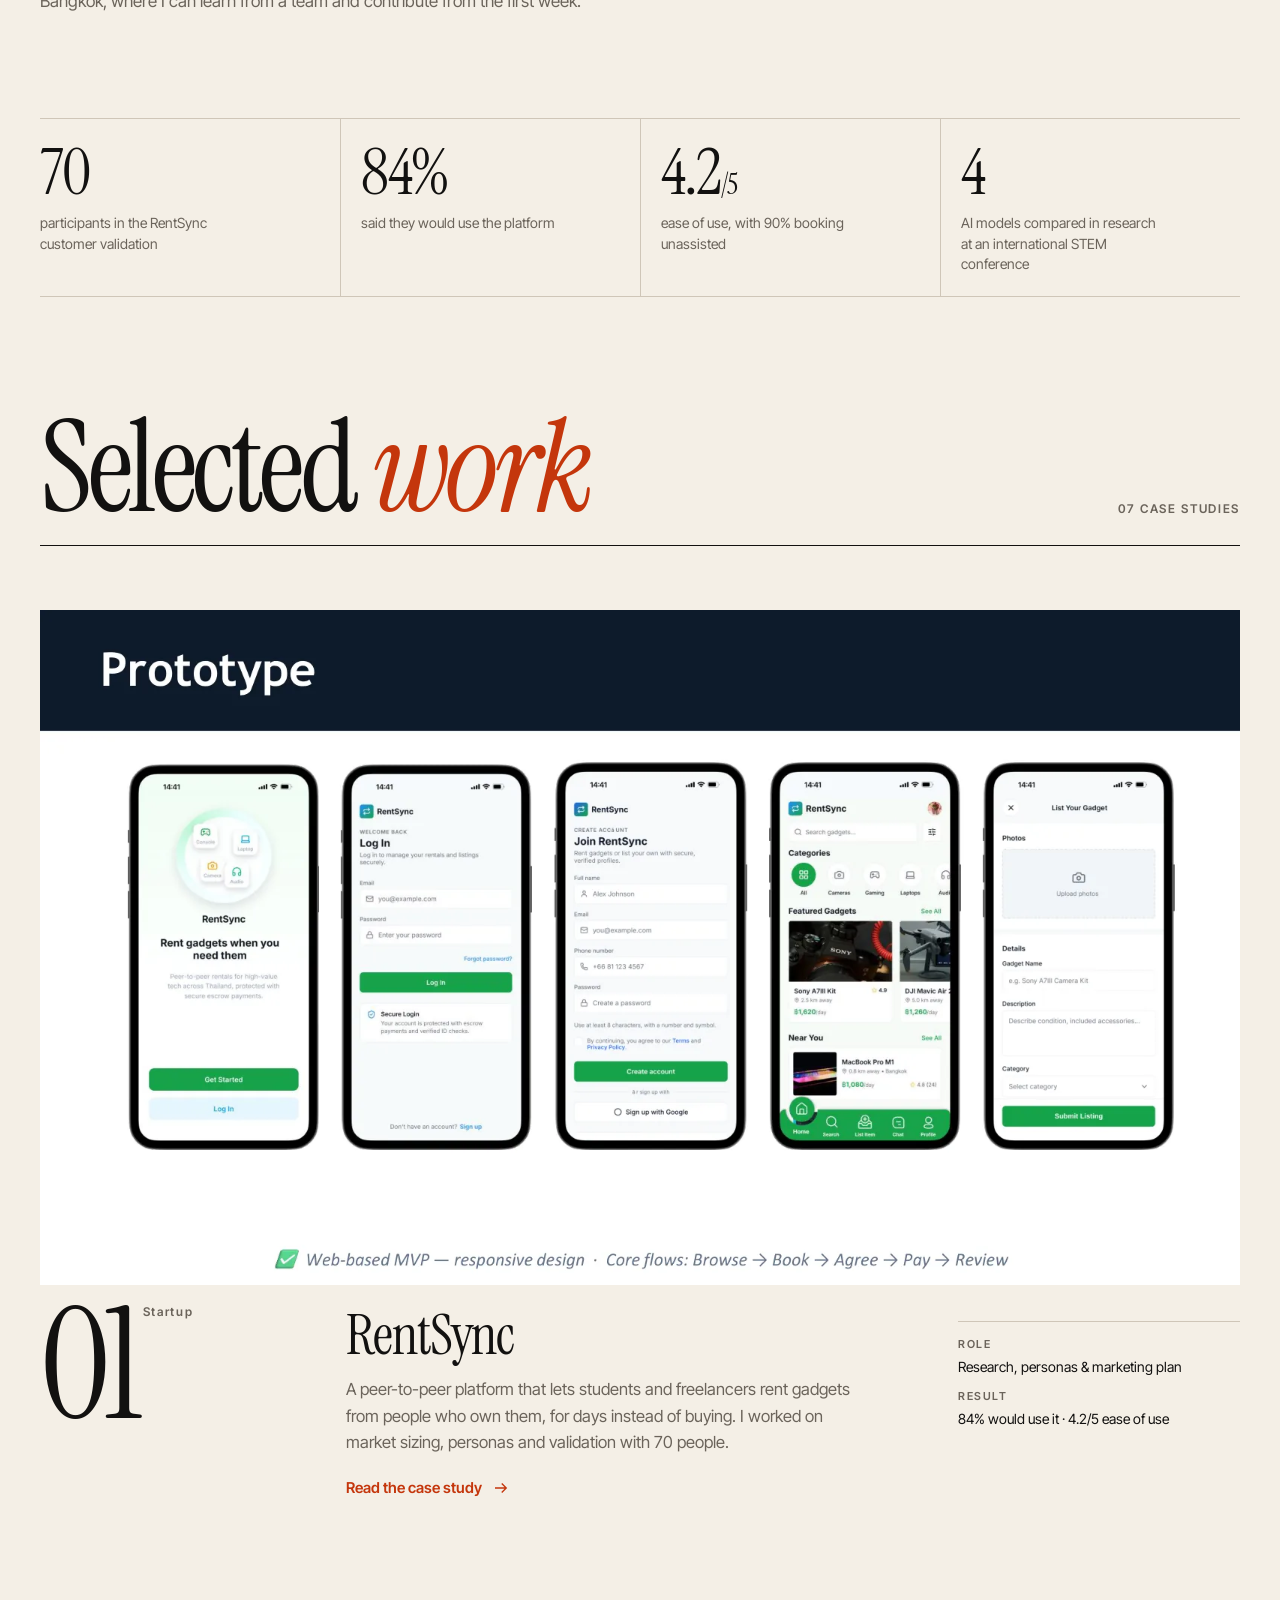
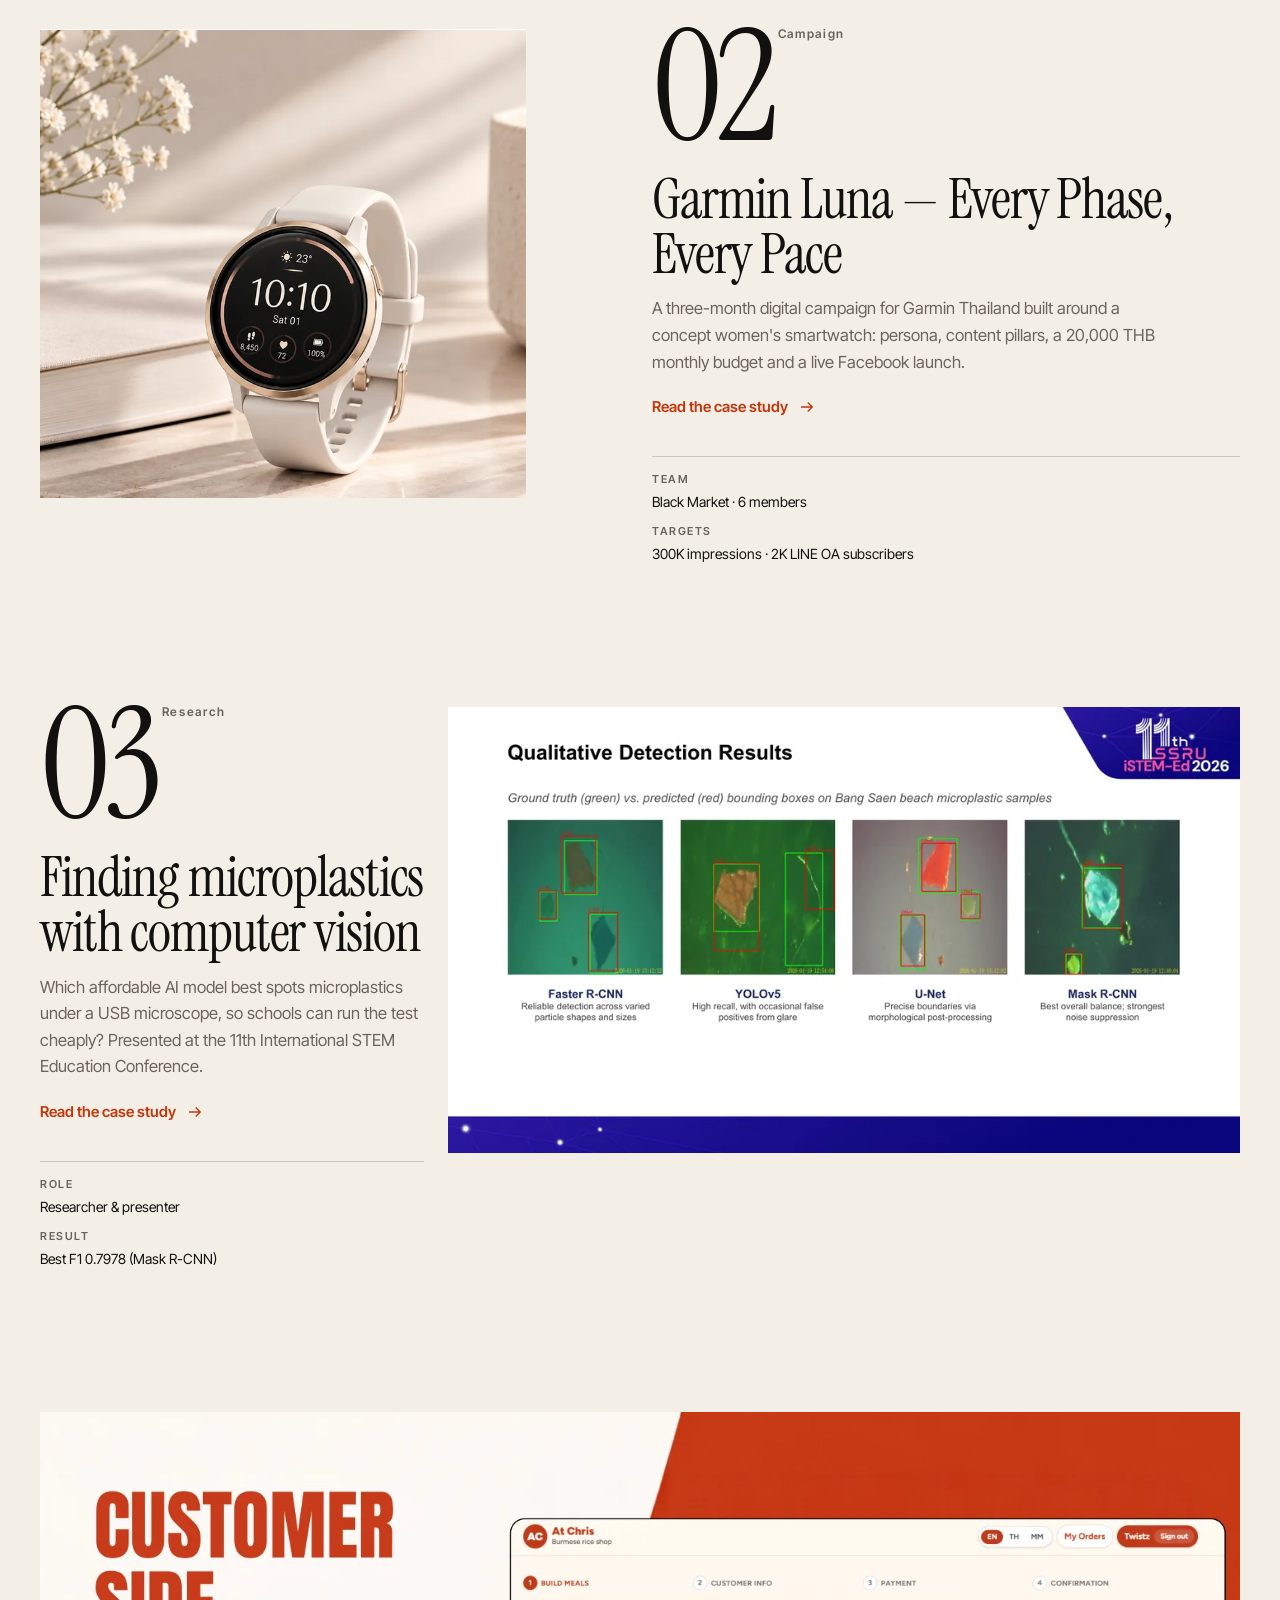
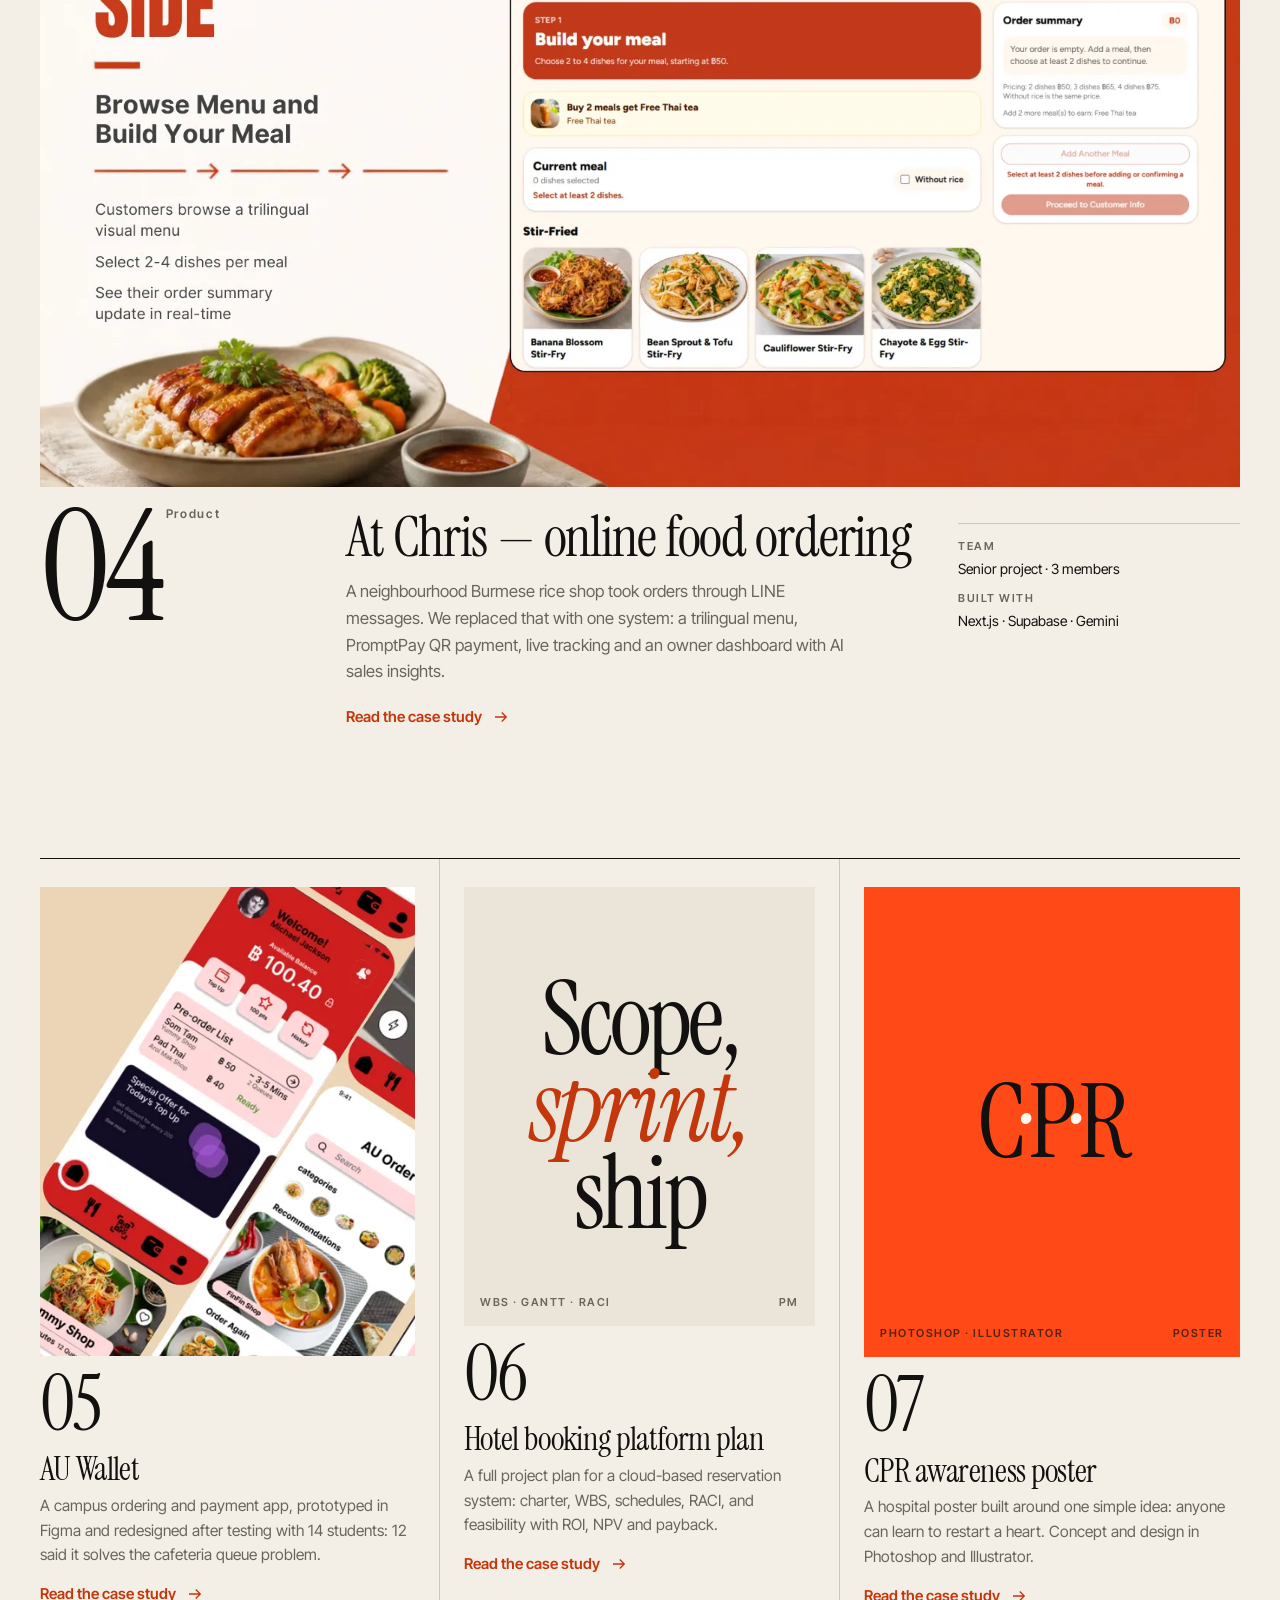
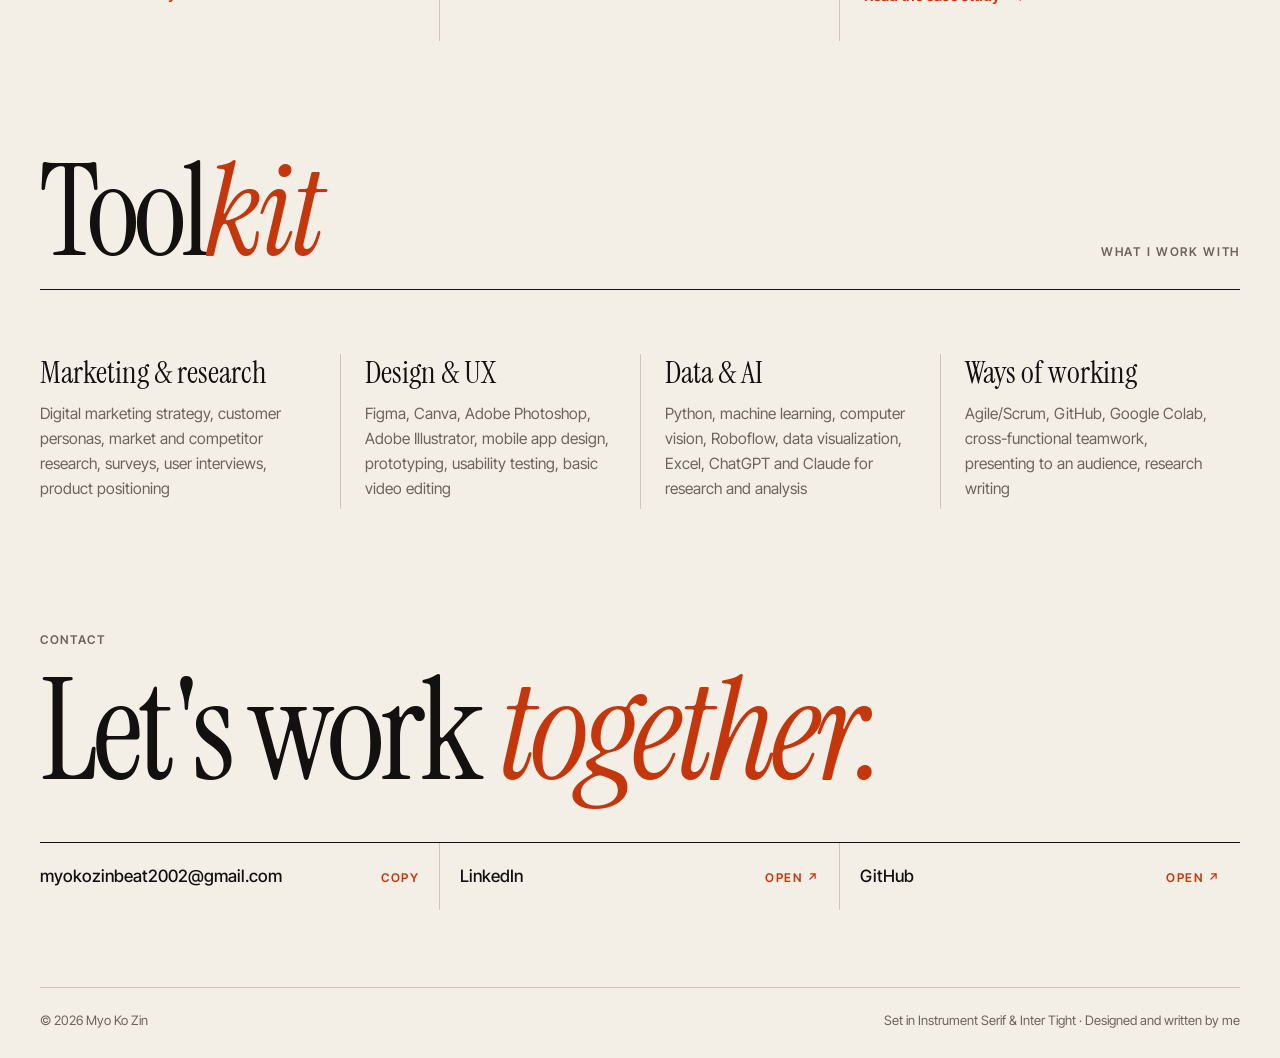
==== commit c3d6e351: "Remove duplicate portrait from the About section The photo now lives only in the hero.  Co-Authored-" ====
--- a/index.html
+++ b/index.html
@@ -73,10 +73,6 @@
         <p>I'm looking for an internship in digital marketing, MarTech, content or UX in Bangkok, where I can learn from a team and contribute from the first week.</p>
       </div>
       <aside class="about-side">
-        <figure class="portrait">
-          <img src="images/web/myo-ko-zin-900.webp" srcset="images/web/myo-ko-zin-480.webp 480w, images/web/myo-ko-zin-900.webp 900w" sizes="(min-width: 900px) 30vw, 80vw" width="900" height="900" loading="lazy" alt="Portrait of Myo Ko Zin in a dark suit and navy tie">
-          <figcaption><span>Myo Ko Zin</span><span>Bangkok, 2026</span></figcaption>
-        </figure>
         <dl class="facts">
           <div><dt>Education</dt><dd>B.Sc. Information Technology, Assumption University</dd></div>
           <div><dt>Focus</dt><dd>Innovative Marketing Technology</dd></div>
--- a/assets/css/site.css
+++ b/assets/css/site.css
@@ -226,20 +226,12 @@
 .about .copy { grid-column: 1 / span 7; color: var(--muted); }
 .about .copy p { max-width: 60ch; margin: 0 0 14px; }
 .about-side { grid-column: 9 / span 4; grid-row: 1 / span 2; display: grid; gap: 28px; align-content: start; }
-.portrait { margin: 0; }
-.portrait img { width: 100%; aspect-ratio: 4 / 5; object-fit: cover; object-position: 50% 30%; background: var(--paper-2); }
-.portrait figcaption { display: flex; justify-content: space-between; gap: 12px; padding-top: 10px; border-top: 1px solid var(--ink); margin-top: 12px; font-size: 11px; font-weight: 600; letter-spacing: .14em; text-transform: uppercase; color: var(--muted); }
 .facts { margin: 0; border-top: 1px solid var(--ink); align-self: start; }
 .facts div { display: grid; grid-template-columns: 110px 1fr; gap: 12px; padding: 13px 0; border-bottom: 1px solid var(--rule); font-size: 15px; }
 .facts dt { color: var(--muted); }
 .facts dd { margin: 0; font-weight: 500; }
 @media (max-width: 900px) {
   .about .lead, .about .copy, .about-side { grid-column: 1 / -1; grid-row: auto; }
-  .about-side { grid-template-columns: minmax(0, 1fr) minmax(0, 1.3fr); align-items: start; }
-}
-@media (max-width: 600px) {
-  .about-side { grid-template-columns: 1fr; }
-  .portrait { max-width: 360px; }
 }
 
 /* ---------- contact ---------- */
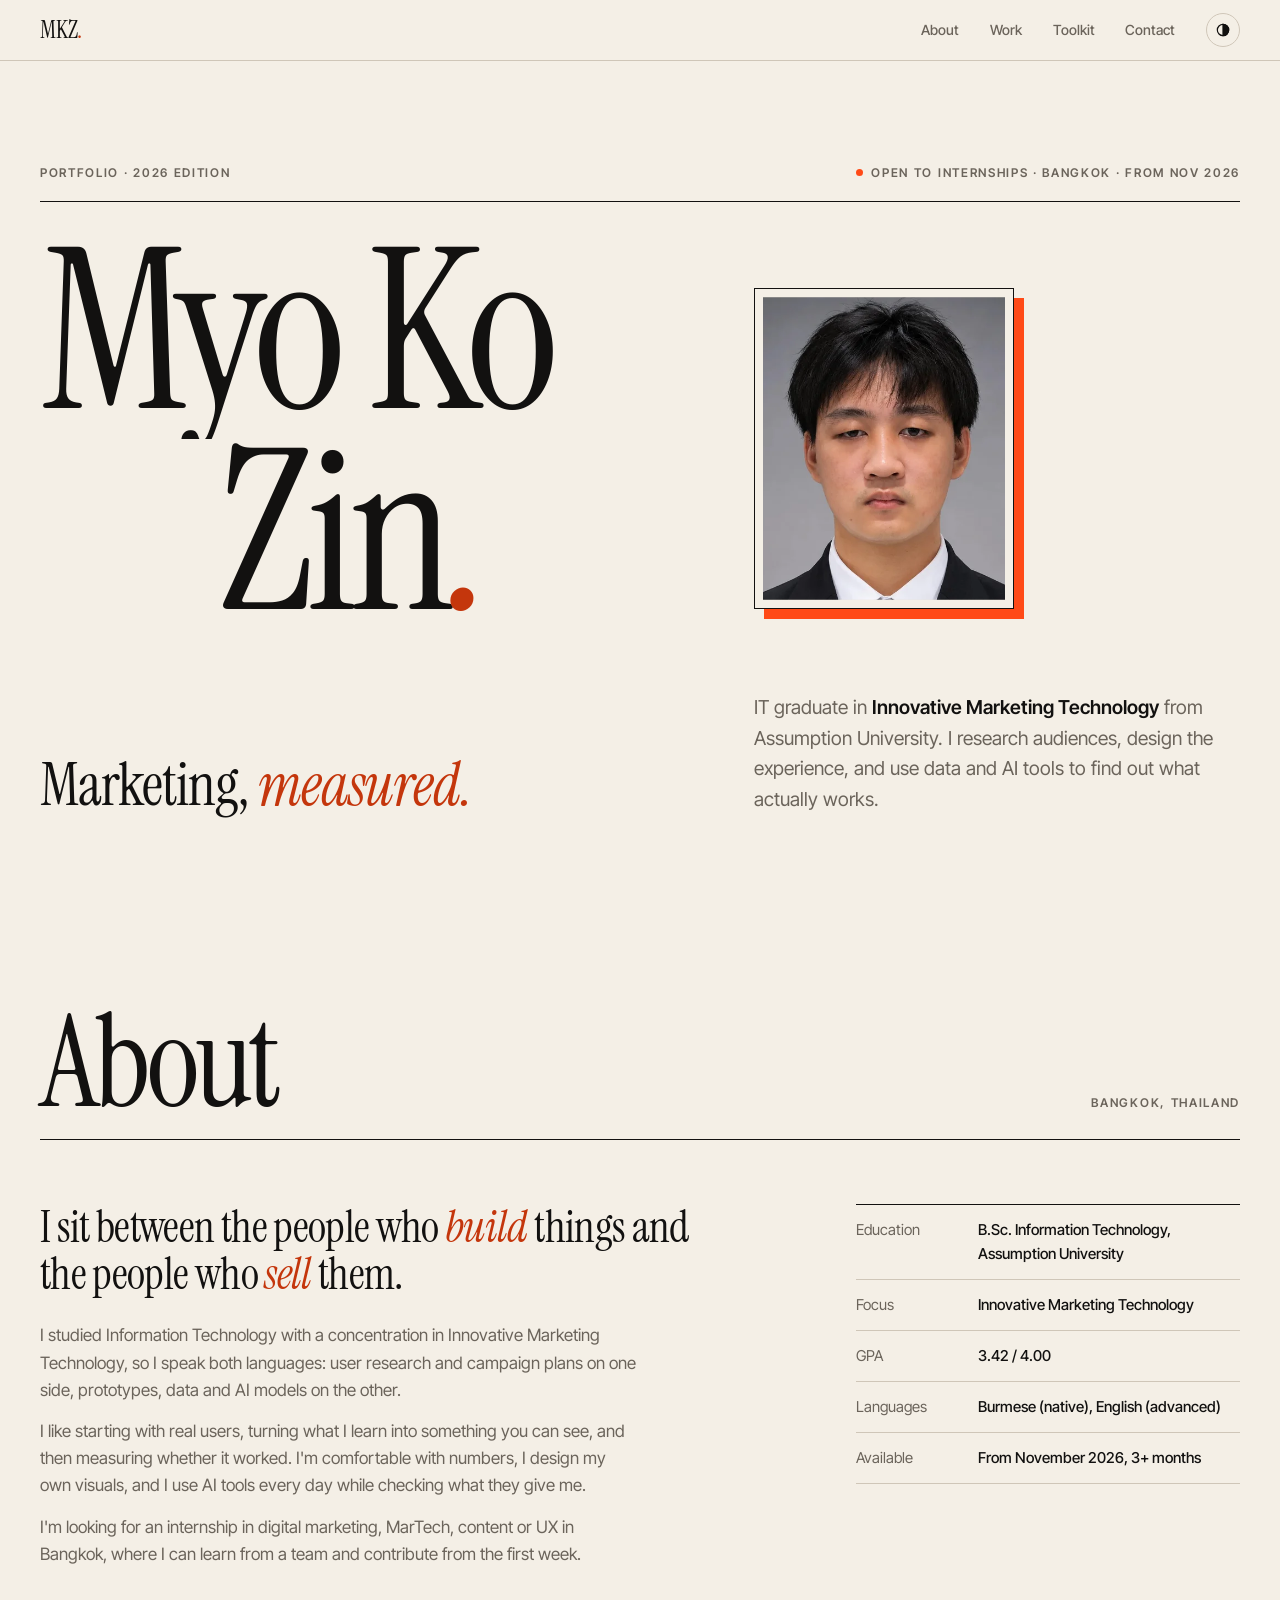
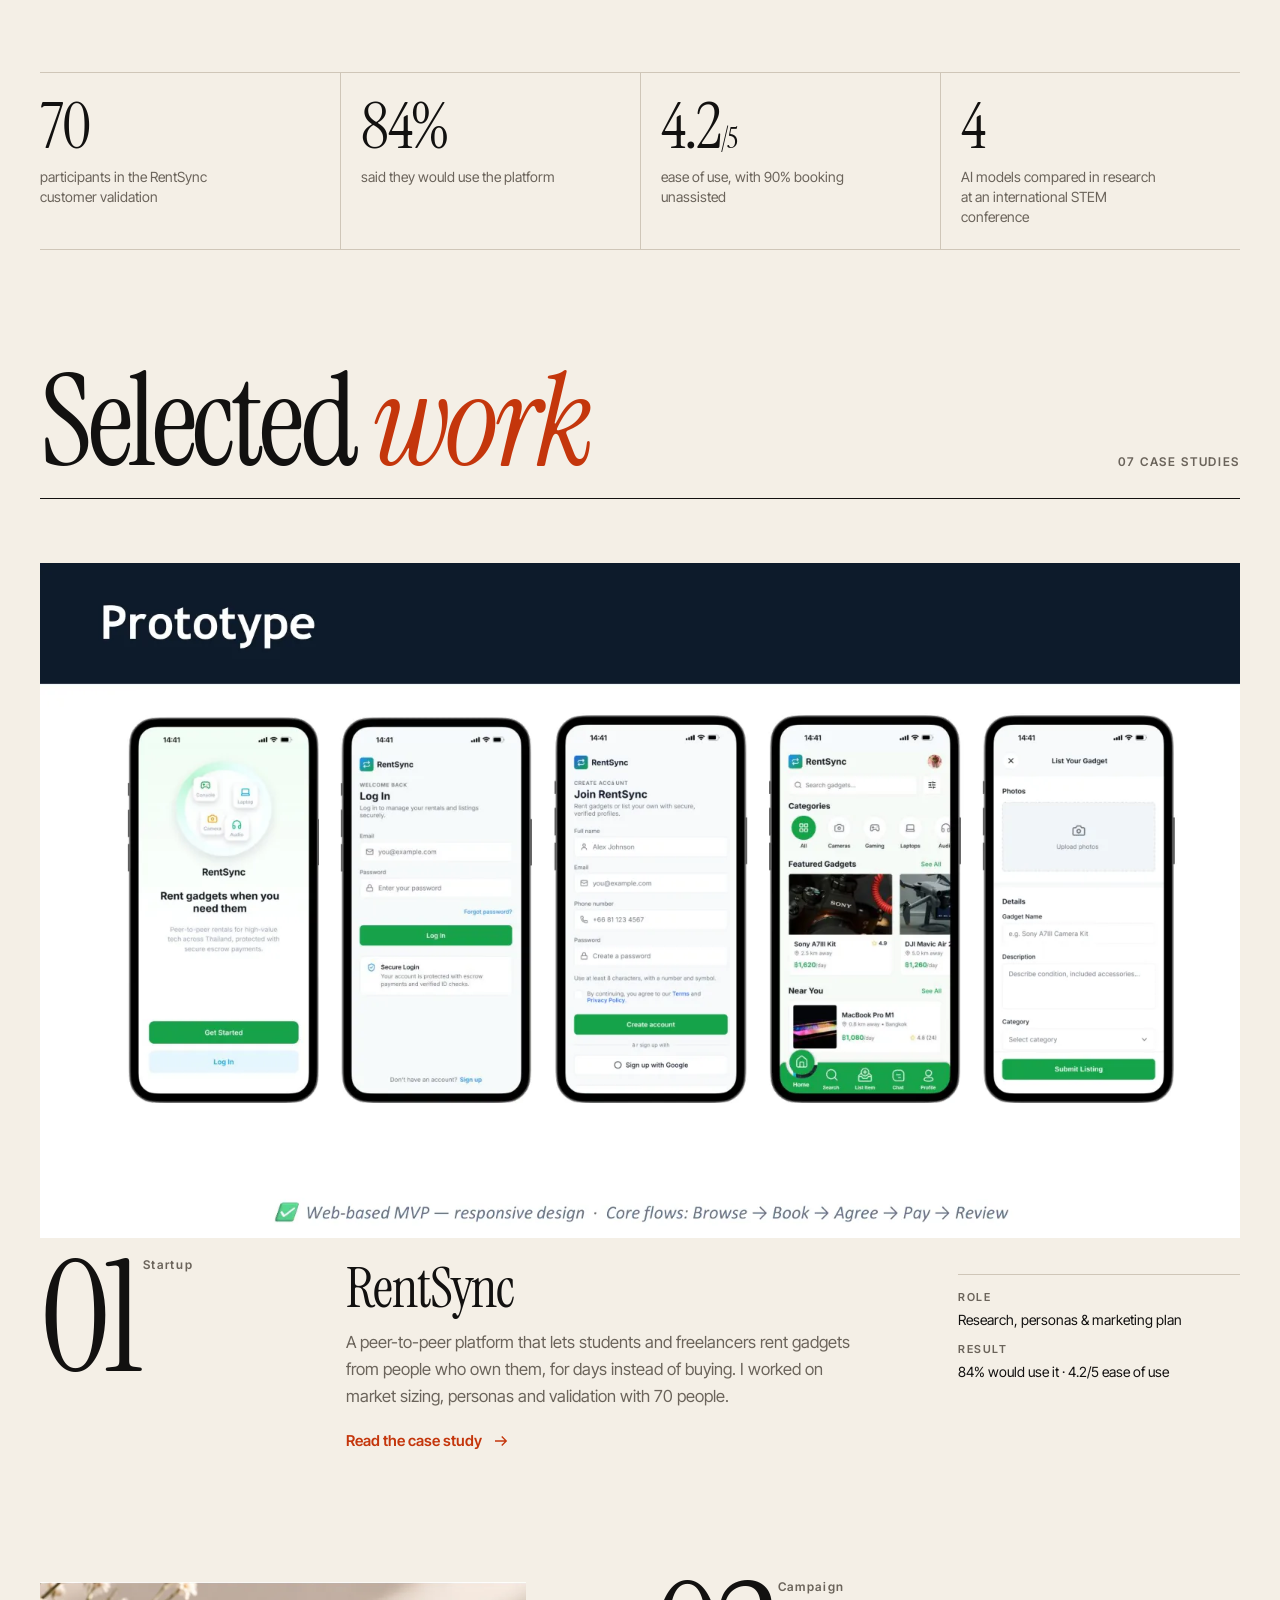
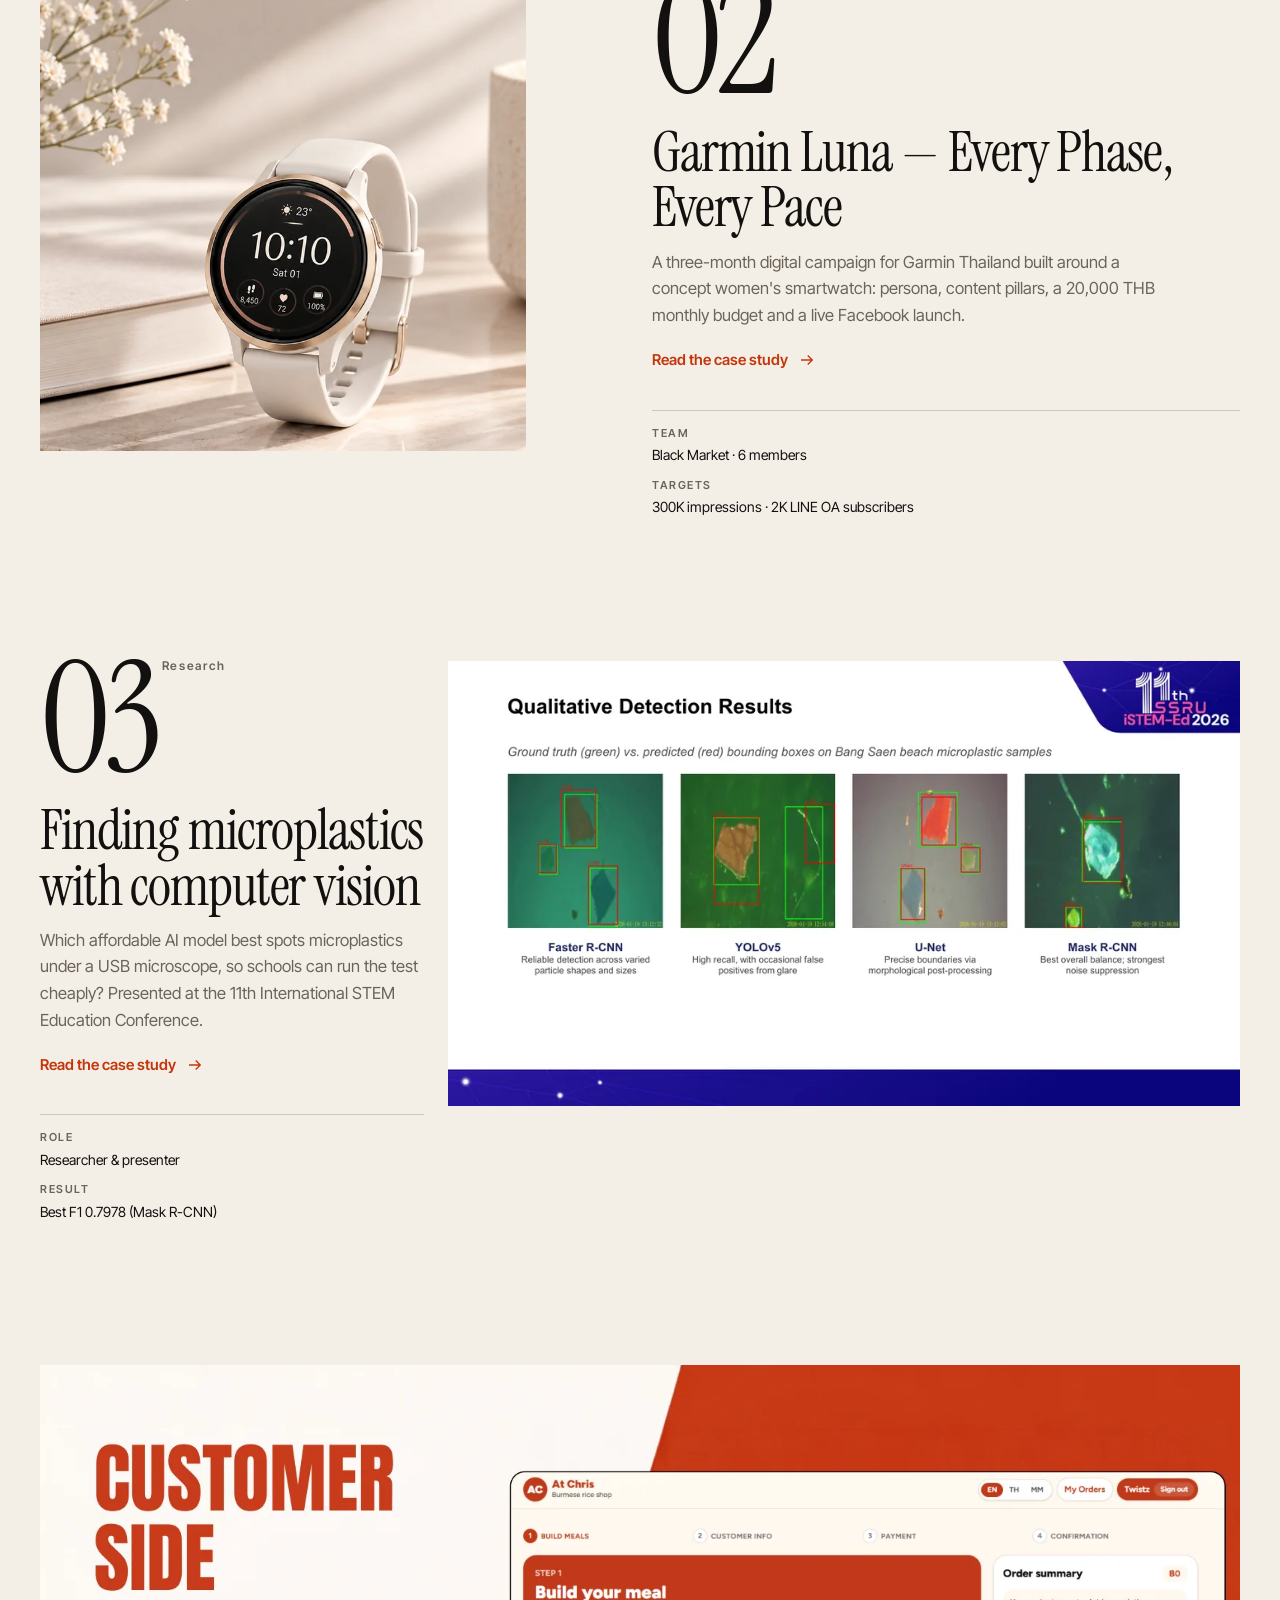
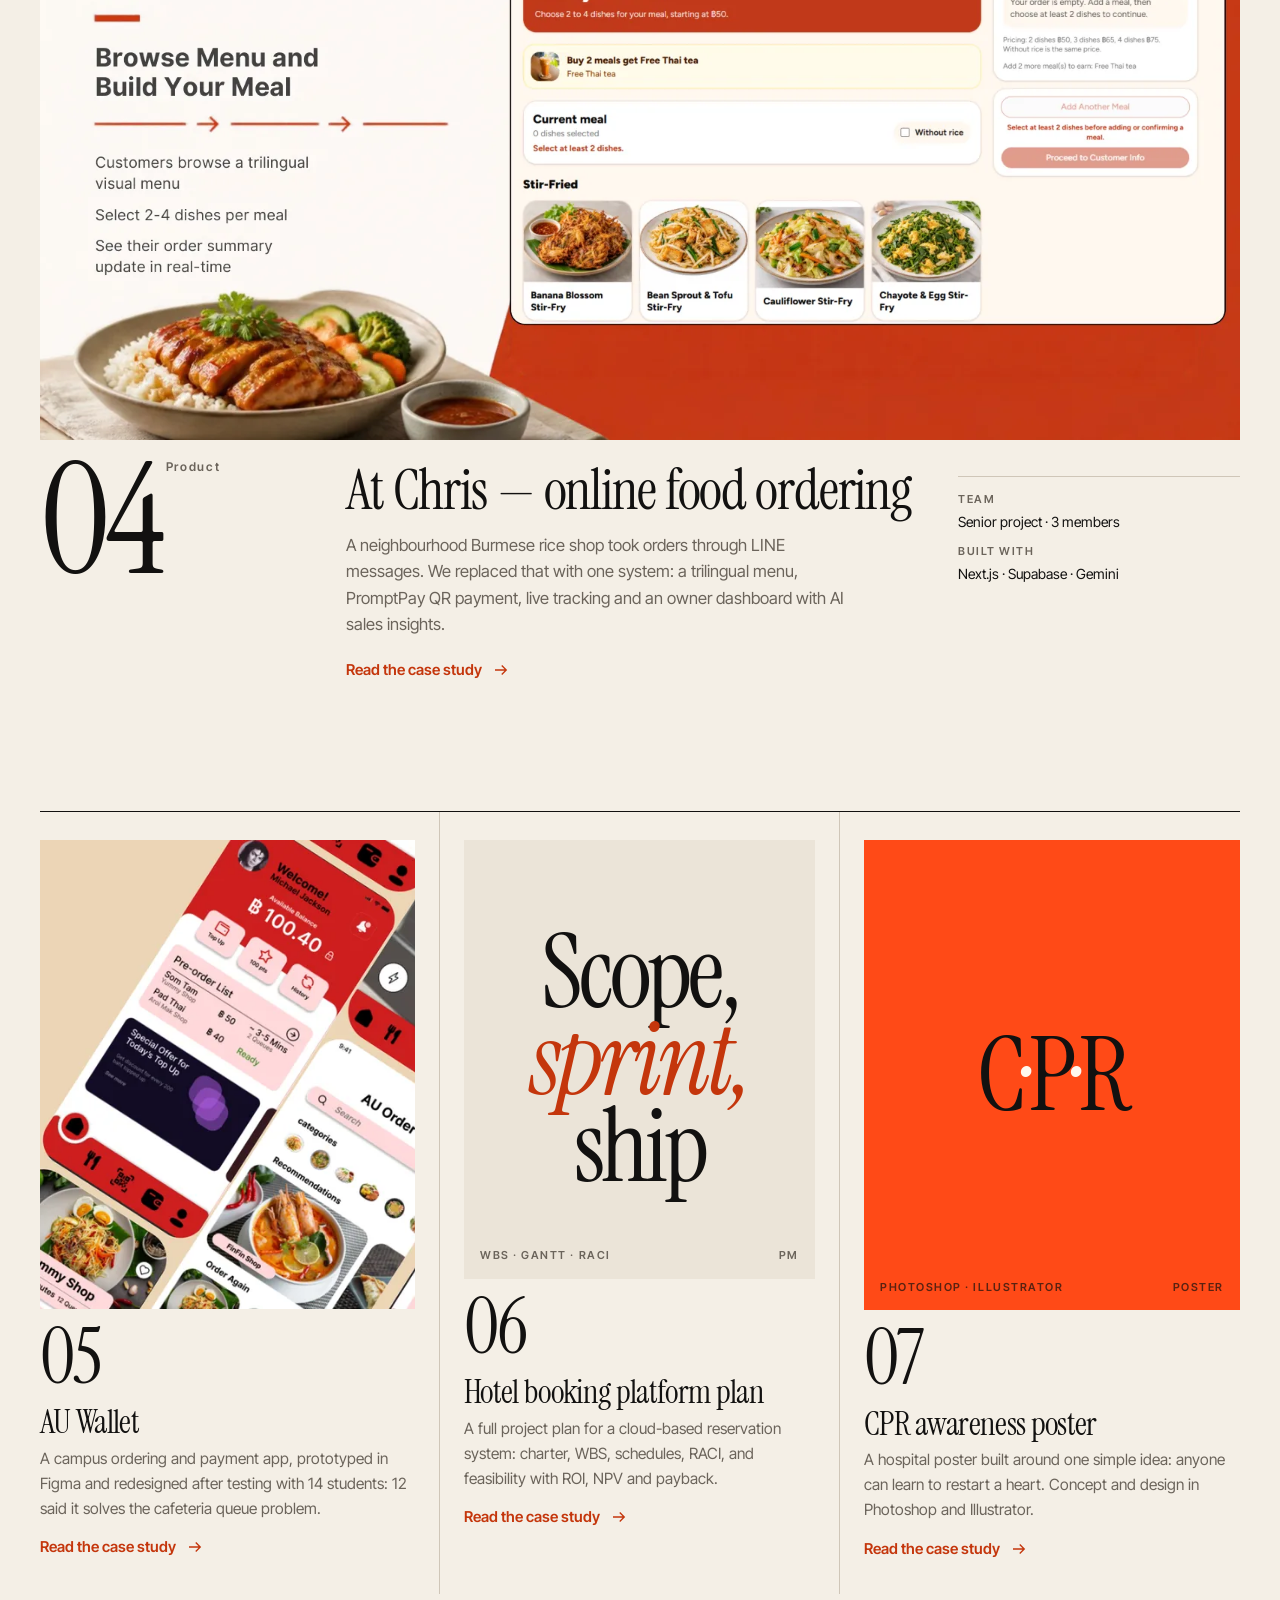
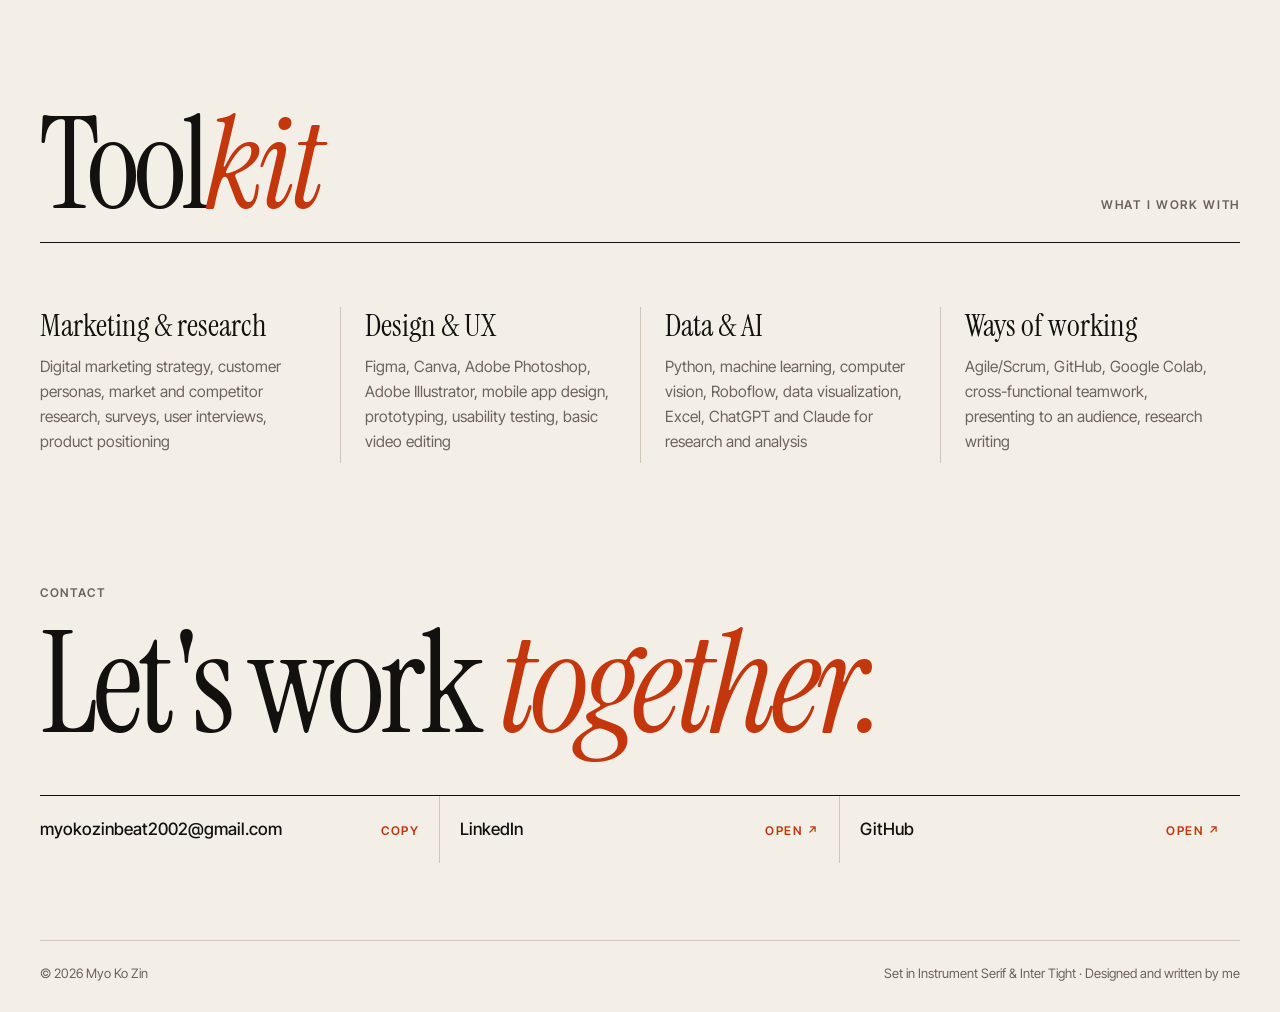
==== commit 1436f9a4: "Frame the hero portrait and align it to the grid The frame's left edge now sits on the intro text co" ====
--- a/index.html
+++ b/index.html
@@ -51,7 +51,7 @@
     <div class="hero-top">
       <h1 id="name"><span class="line"><span>Myo Ko</span></span><span class="line"><span>Zin<em>.</em></span></span></h1>
       <figure class="hero-photo">
-        <img src="images/web/myo-ko-zin-hero-760.webp" srcset="images/web/myo-ko-zin-hero-440.webp 440w, images/web/myo-ko-zin-hero-760.webp 760w" sizes="(min-width: 821px) 28vw, 52vw" width="760" height="950" fetchpriority="high" alt="Myo Ko Zin">
+        <span class="hp-clip"><img src="images/web/myo-ko-zin-hero-760.webp" srcset="images/web/myo-ko-zin-hero-440.webp 440w, images/web/myo-ko-zin-hero-760.webp 760w" sizes="260px" width="760" height="950" fetchpriority="high" alt="Myo Ko Zin"></span>
       </figure>
     </div>
     <div class="sub">
--- a/assets/css/site.css
+++ b/assets/css/site.css
@@ -77,11 +77,19 @@
 }
 .hero-top { display: grid; grid-template-columns: repeat(12, minmax(0, 1fr)); column-gap: 24px; align-items: end; }
 .hero-top h1 { grid-column: 1 / span 9; grid-row: 1; position: relative; z-index: 1; }
-.hero-photo { grid-column: 9 / span 4; grid-row: 1; margin: clamp(18px, 3vw, 36px) 0 0; justify-self: end; width: 100%; max-width: 360px; overflow: hidden; background: var(--paper-2); }
+/* Photo: left edge on the intro column, bottom of the frame on the baseline of "Zin." */
+.hero-photo {
+  grid-column: 8 / -1; grid-row: 1; justify-self: start; align-self: end;
+  width: 100%; max-width: 260px;
+  margin: 0 0 calc(clamp(76px, 17.5vw, 268px) * .143);
+  padding: 8px; border: 1px solid var(--ink); background: var(--paper);
+  box-shadow: 10px 10px 0 var(--accent-fill);
+}
+.hero-photo .hp-clip { display: block; overflow: hidden; background: var(--paper-2); }
 .hero-photo img { width: 100%; aspect-ratio: 4 / 5; object-fit: cover; }
 @media (max-width: 820px) {
   .hero-top h1 { grid-column: 1 / -1; }
-  .hero-photo { grid-column: 7 / -1; grid-row: 2; margin-top: 20px; max-width: none; }
+  .hero-photo { grid-column: 7 / -1; grid-row: 2; justify-self: end; max-width: 160px; margin: 22px 7px 0 0; padding: 5px; box-shadow: 6px 6px 0 var(--accent-fill); }
 }
 .hero h1 .line { display: block; overflow: hidden; padding-bottom: .06em; }
 .hero h1 .line > span { display: inline-block; }
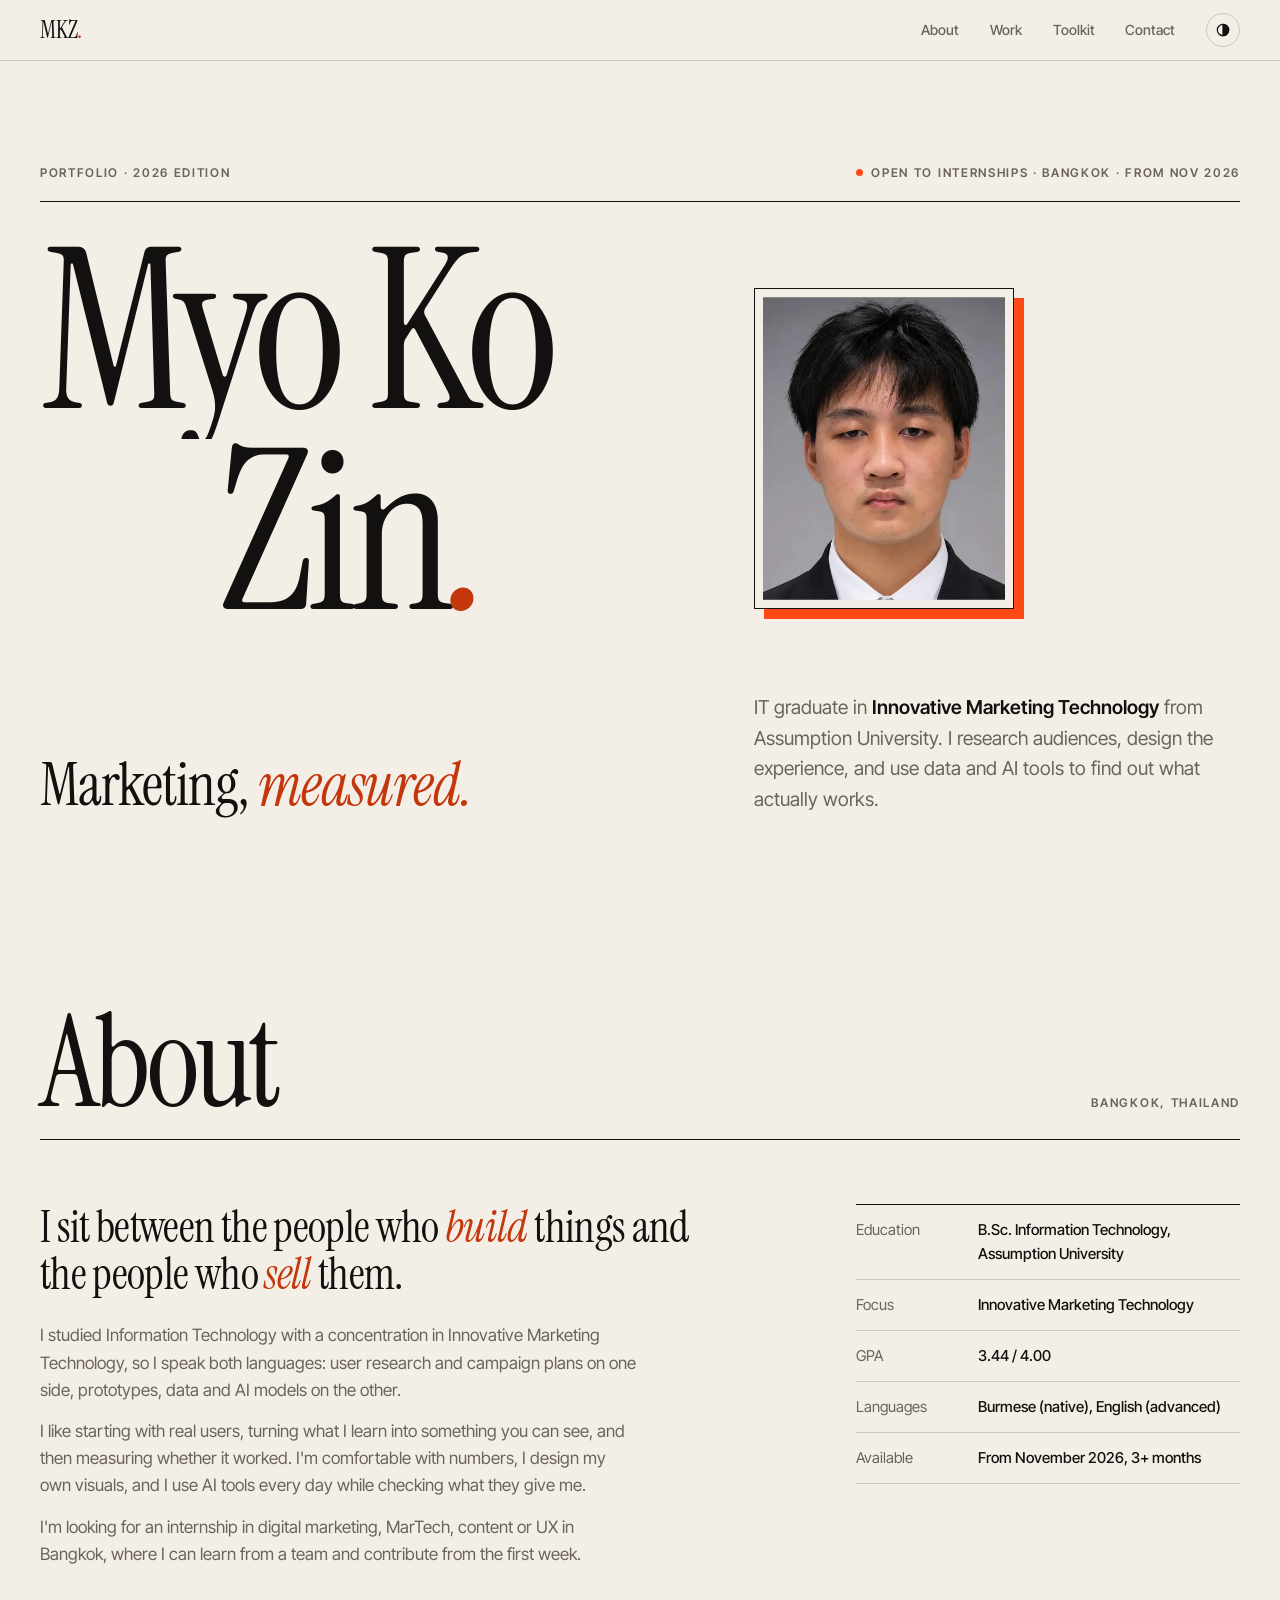
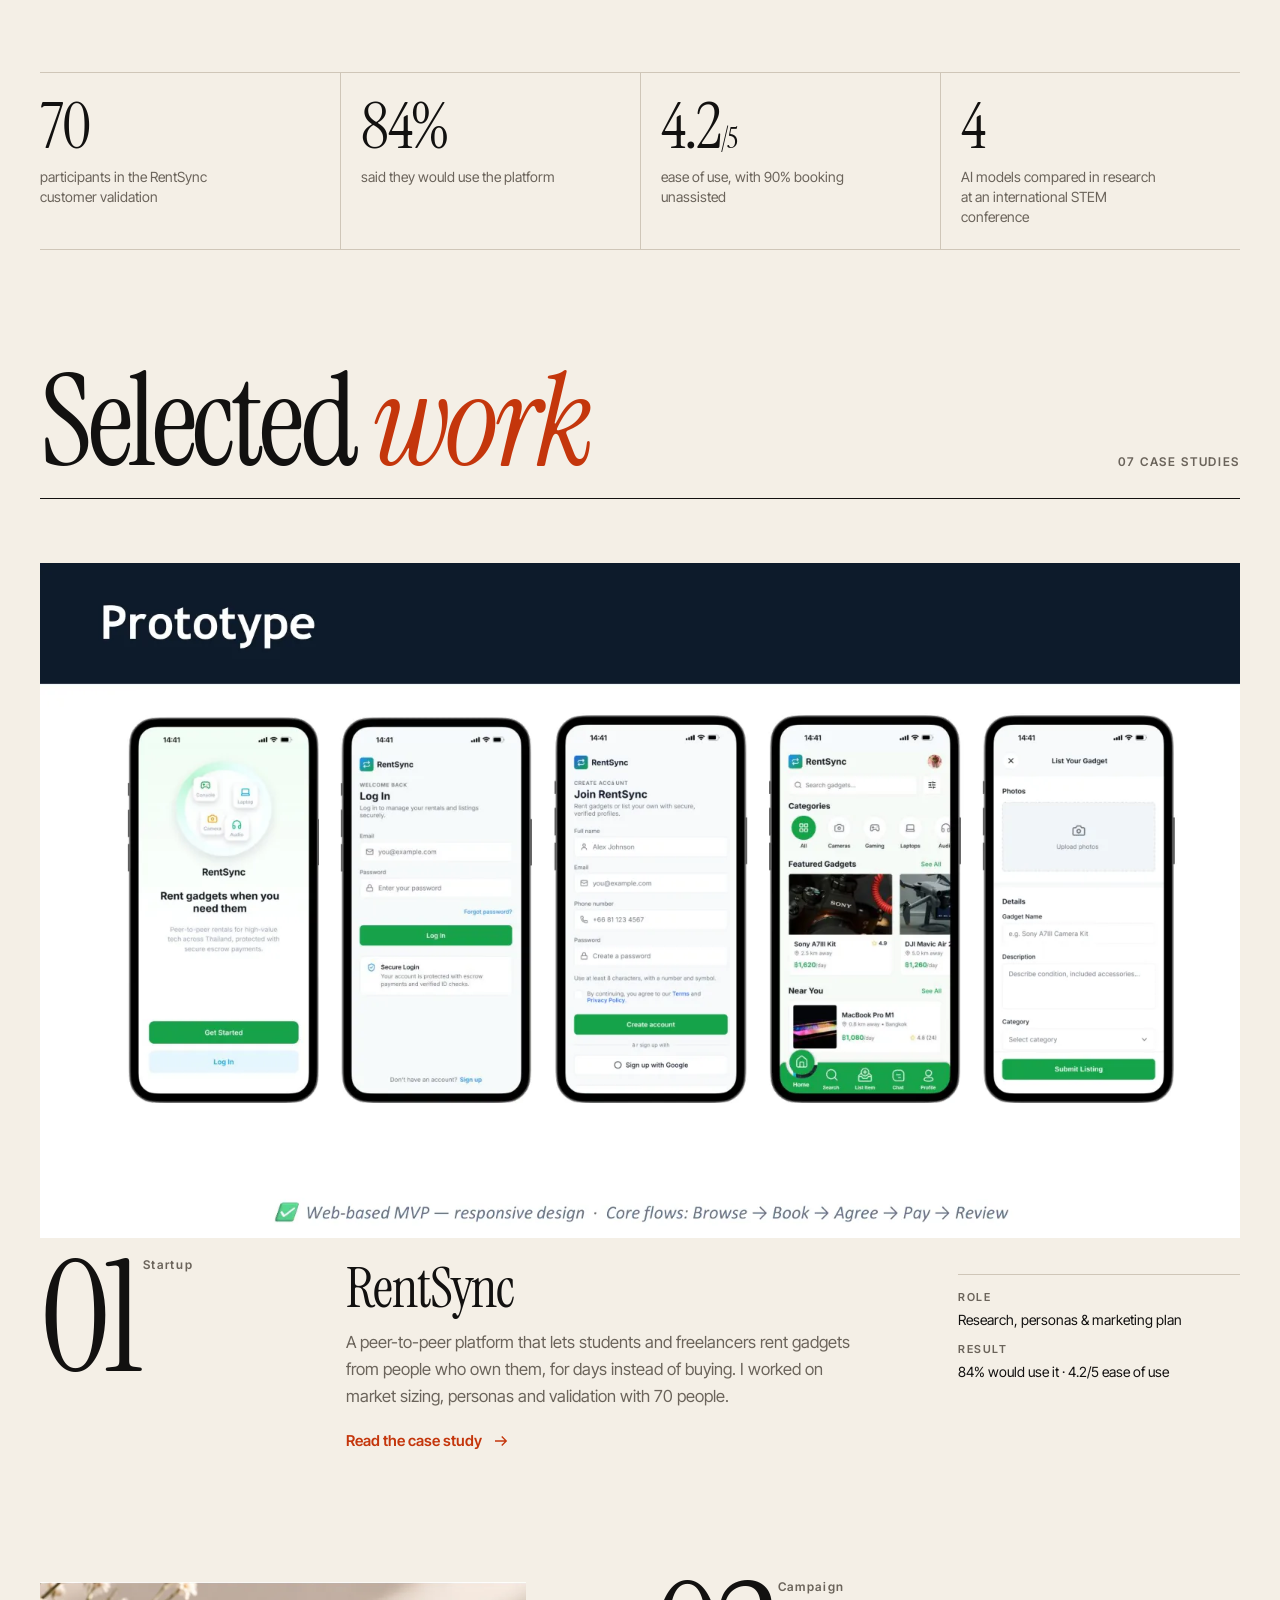
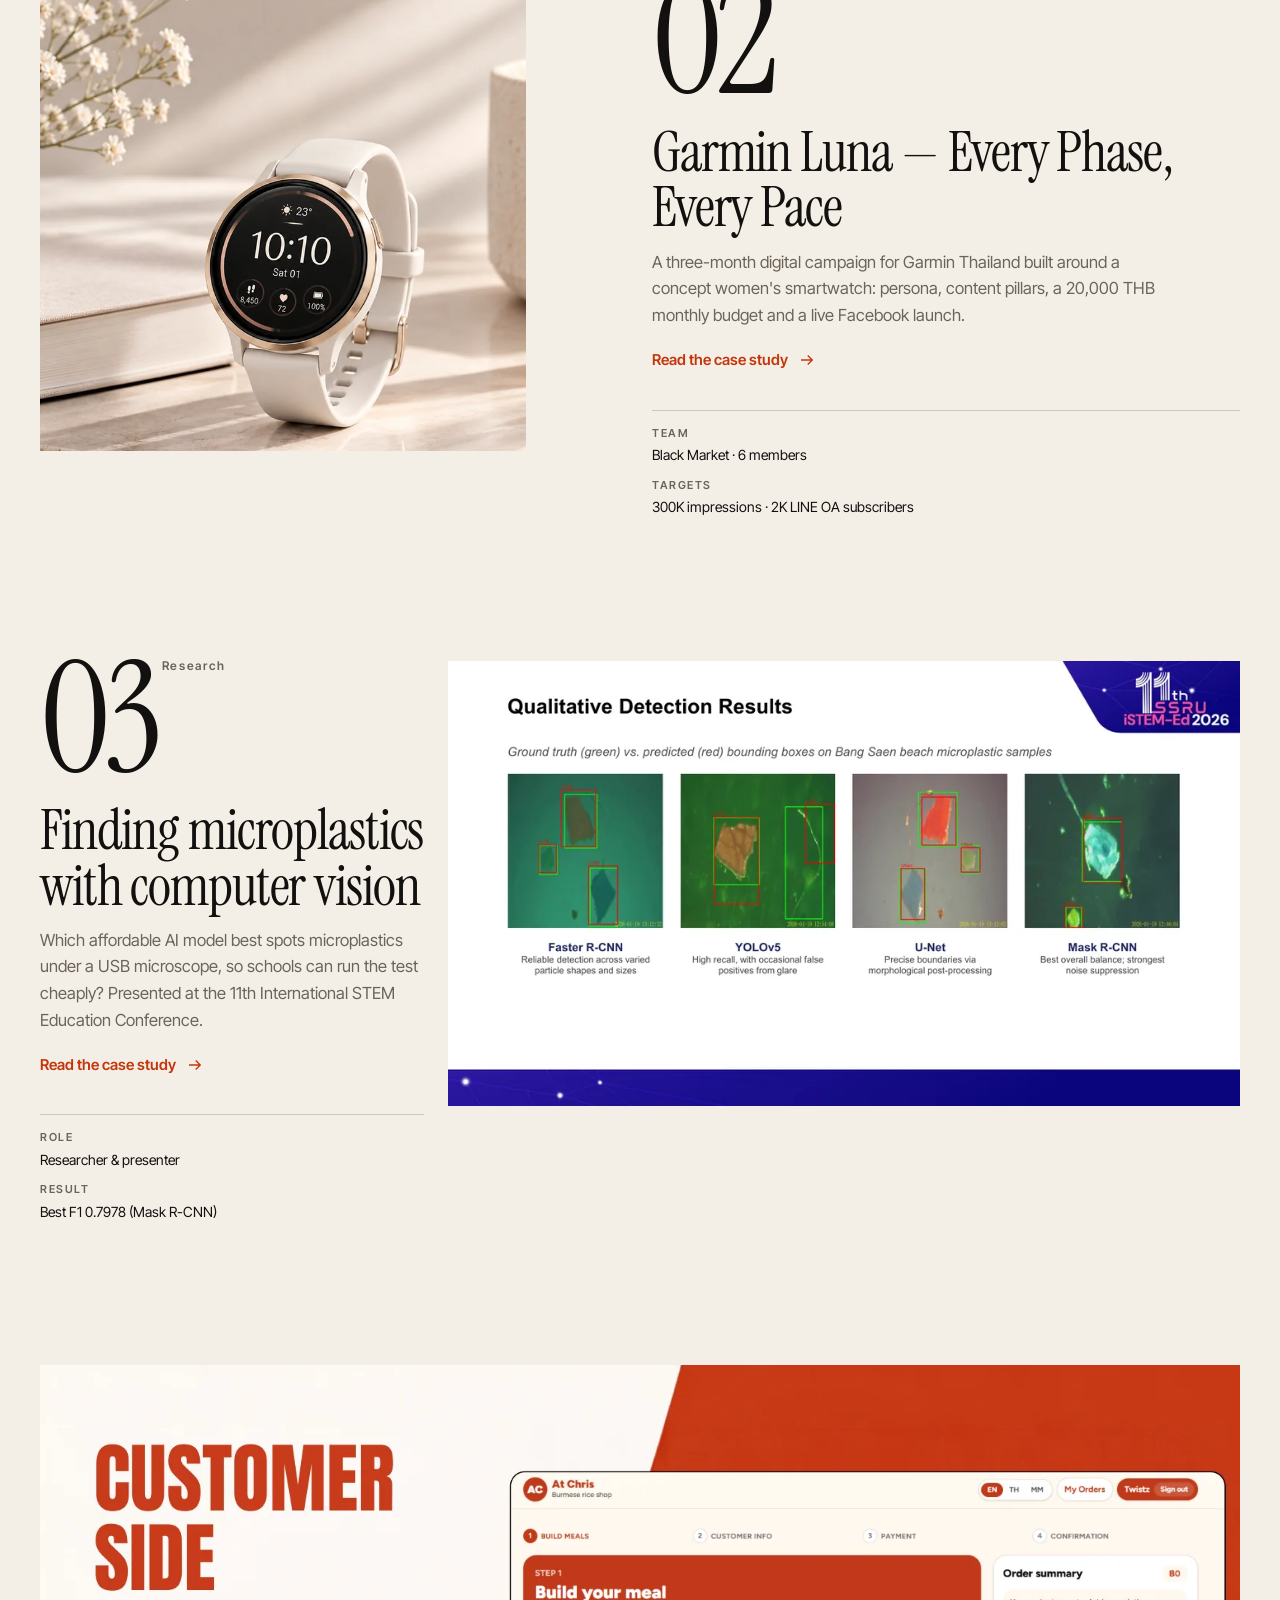
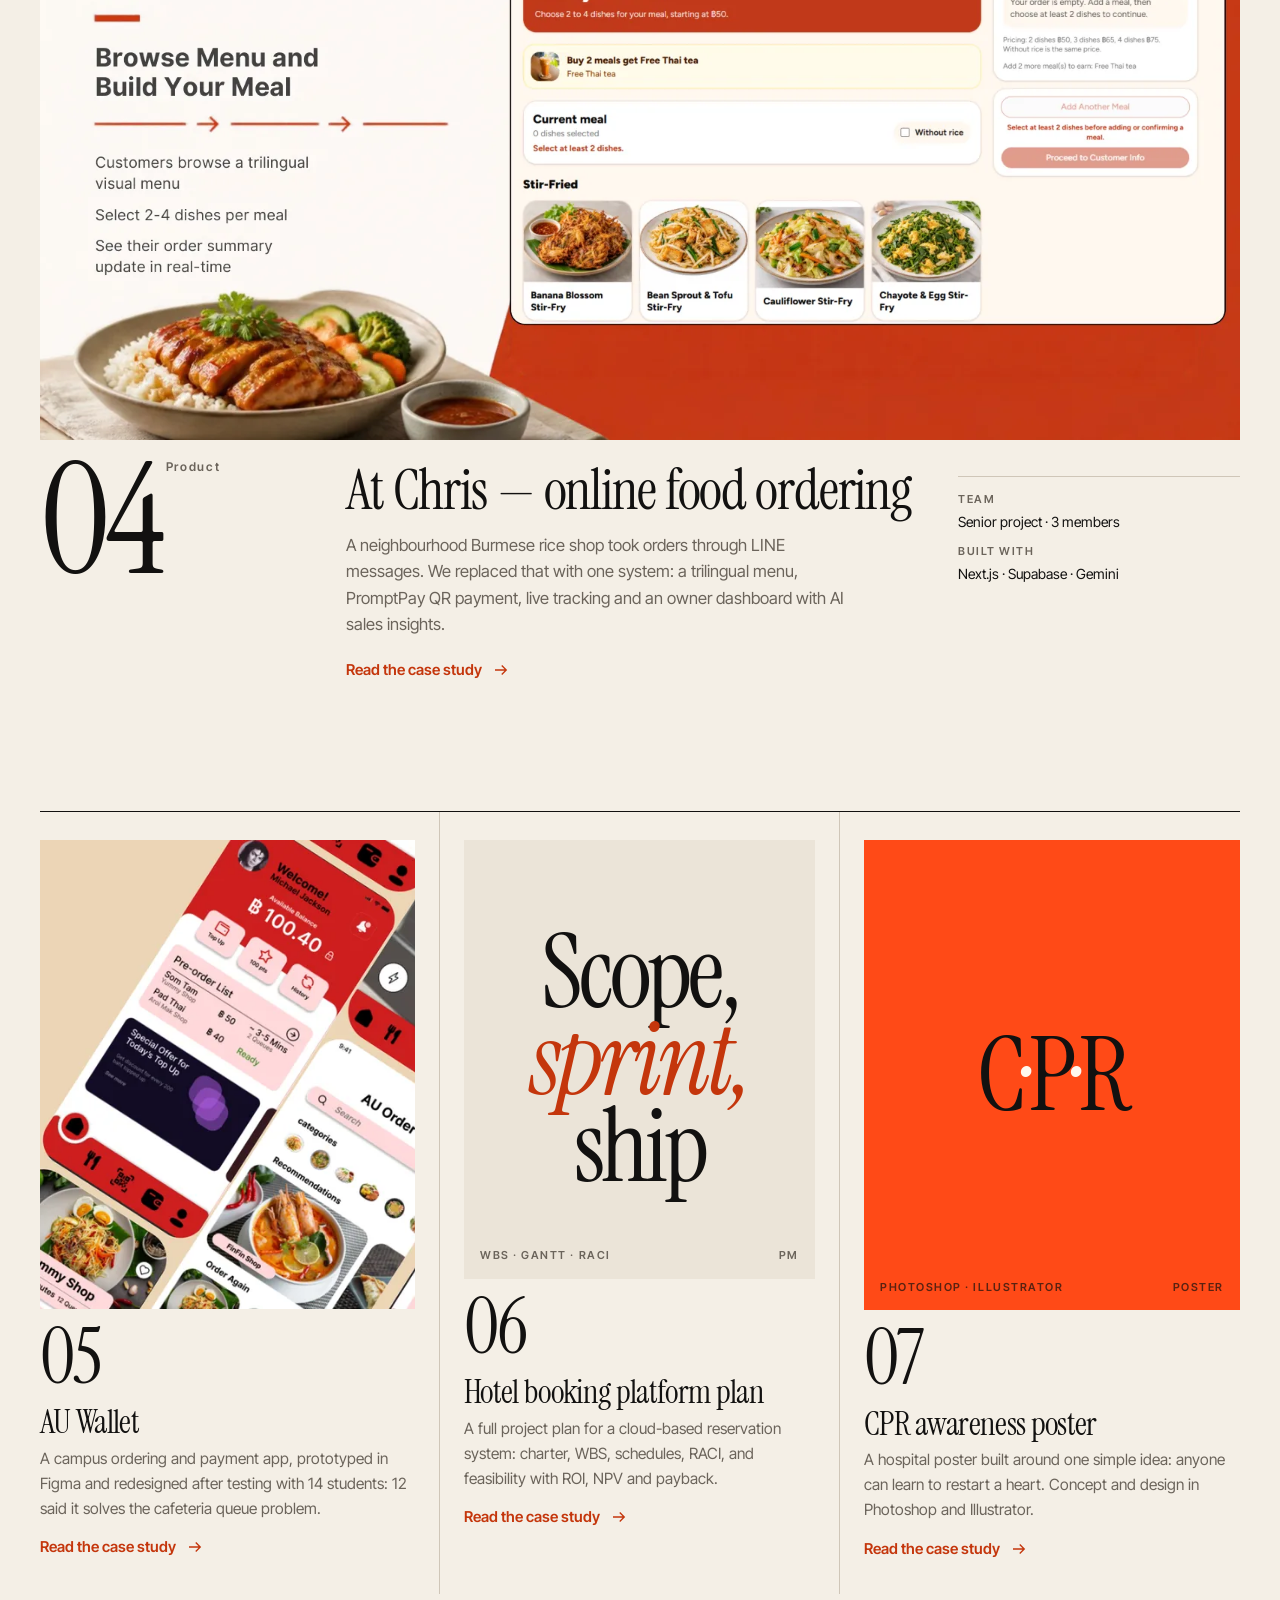
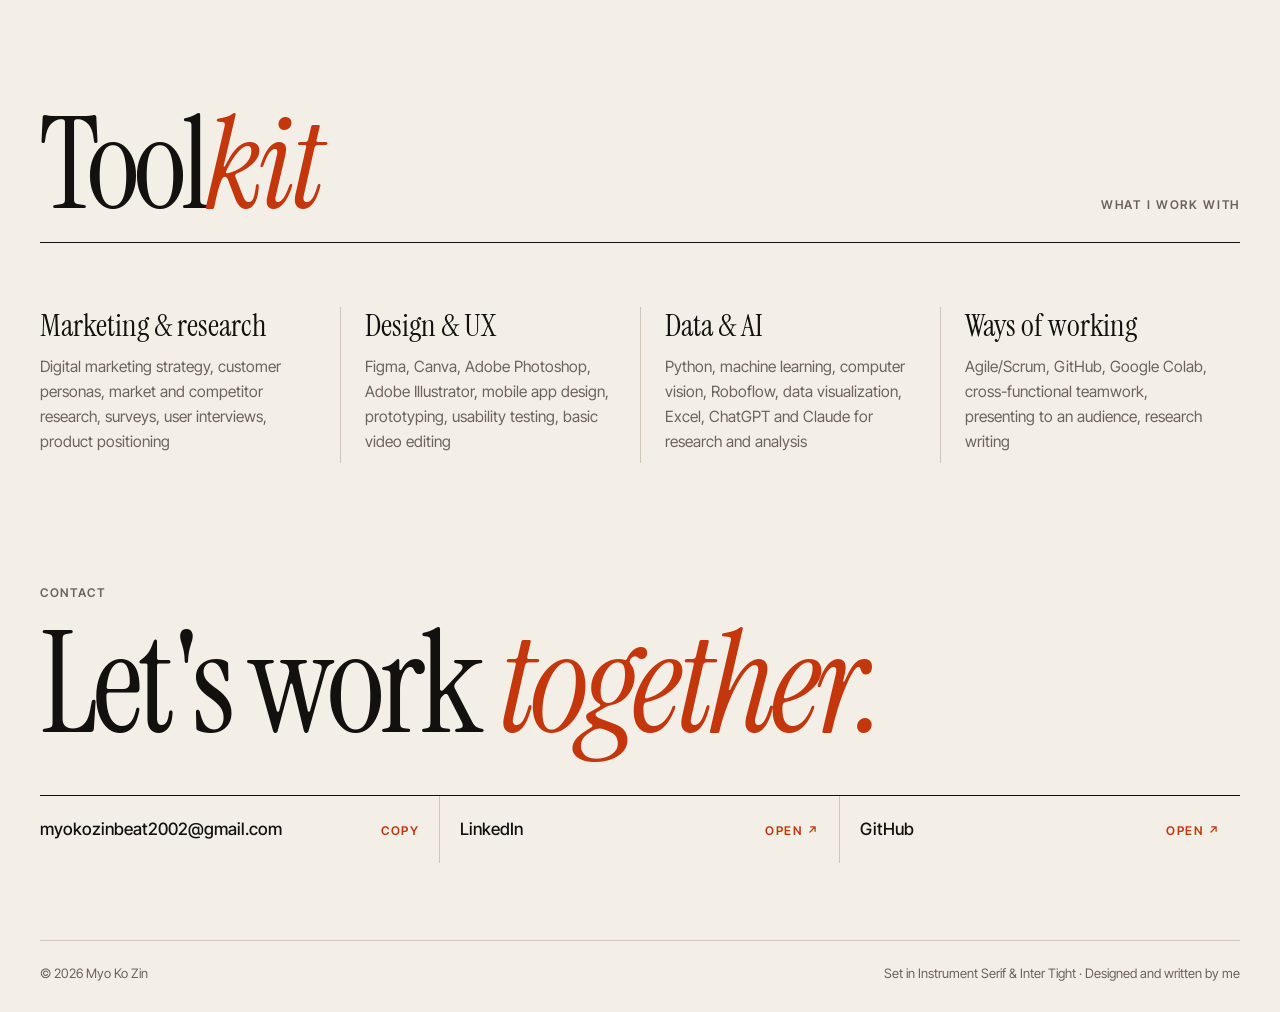
==== commit c7996f6e: "Update GPA to 3.44 Co-Authored-By: Claude Opus 5.5 <noreply@anthropic.com>" ====
--- a/index.html
+++ b/index.html
@@ -76,7 +76,7 @@
         <dl class="facts">
           <div><dt>Education</dt><dd>B.Sc. Information Technology, Assumption University</dd></div>
           <div><dt>Focus</dt><dd>Innovative Marketing Technology</dd></div>
-          <div><dt>GPA</dt><dd>3.42 / 4.00</dd></div>
+          <div><dt>GPA</dt><dd>3.44 / 4.00</dd></div>
           <div><dt>Languages</dt><dd>Burmese (native), English (advanced)</dd></div>
           <div><dt>Available</dt><dd>From November 2026, 3+ months</dd></div>
         </dl>
